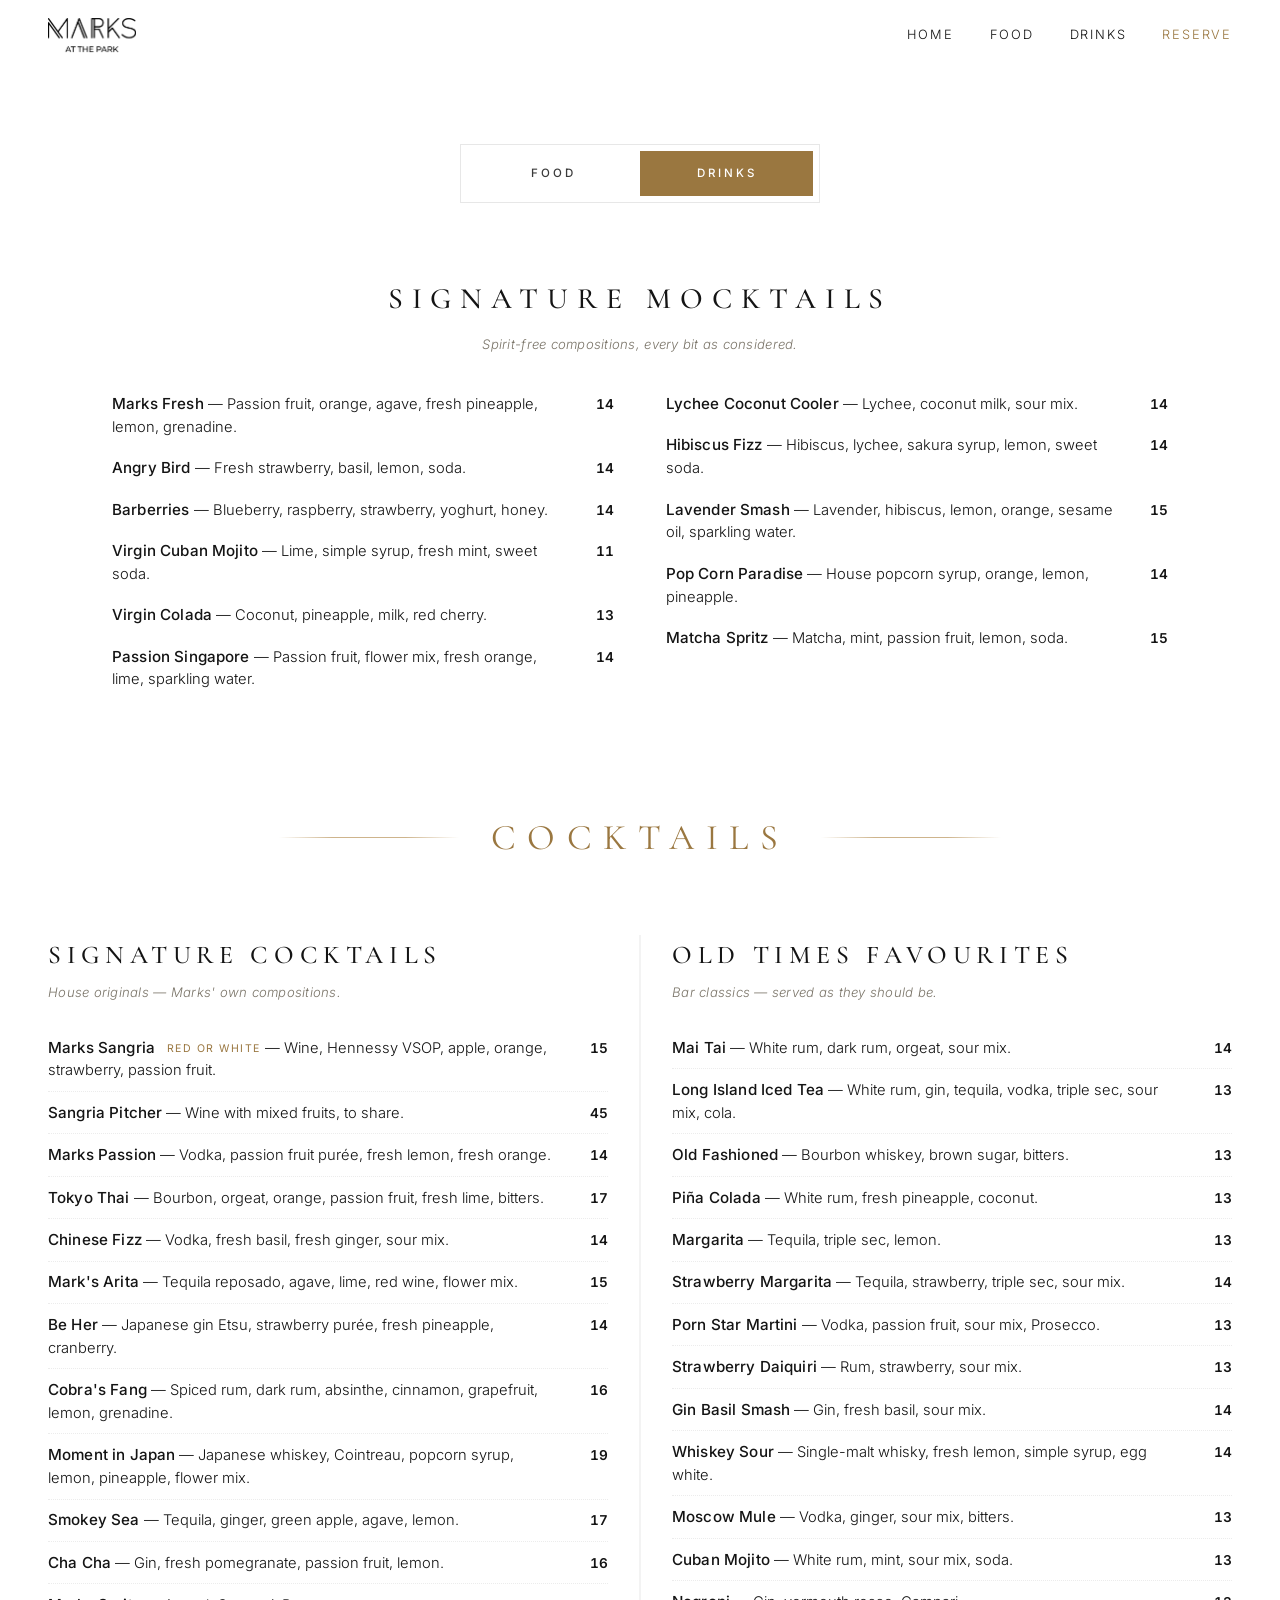
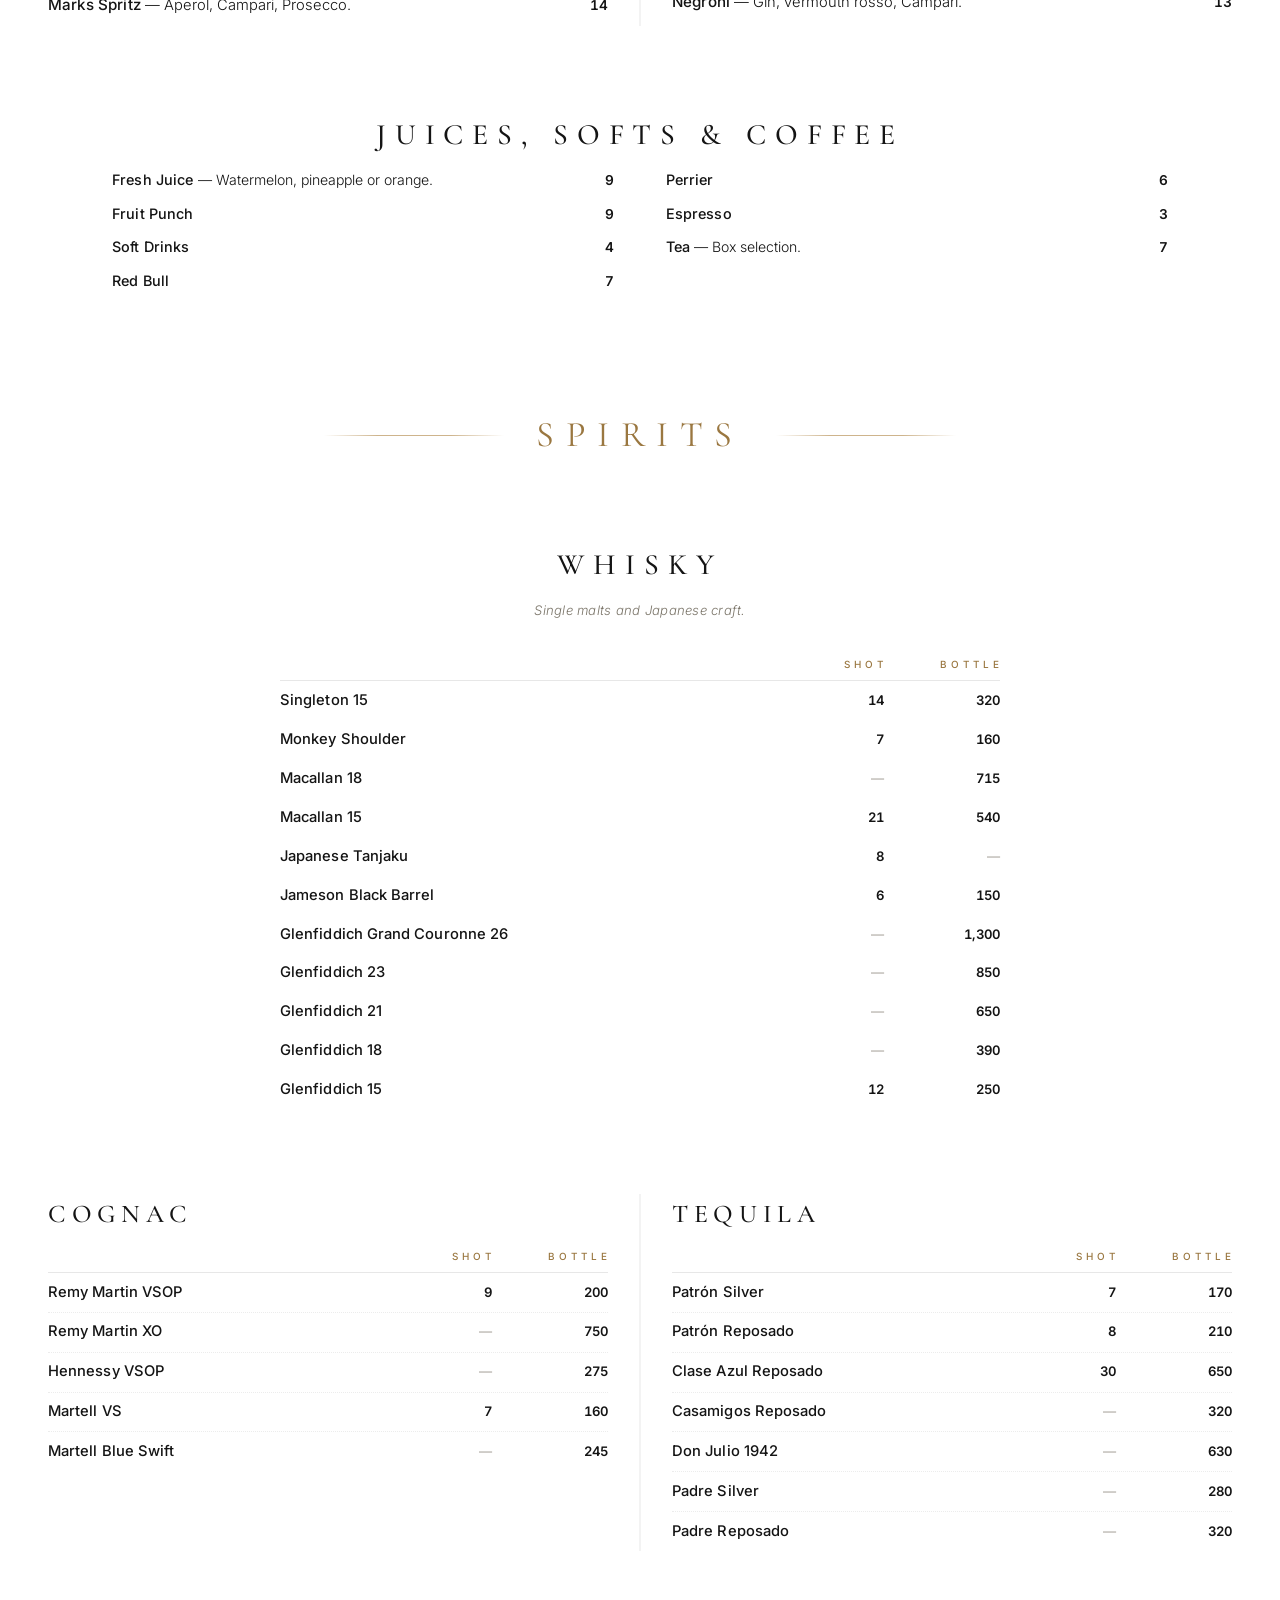
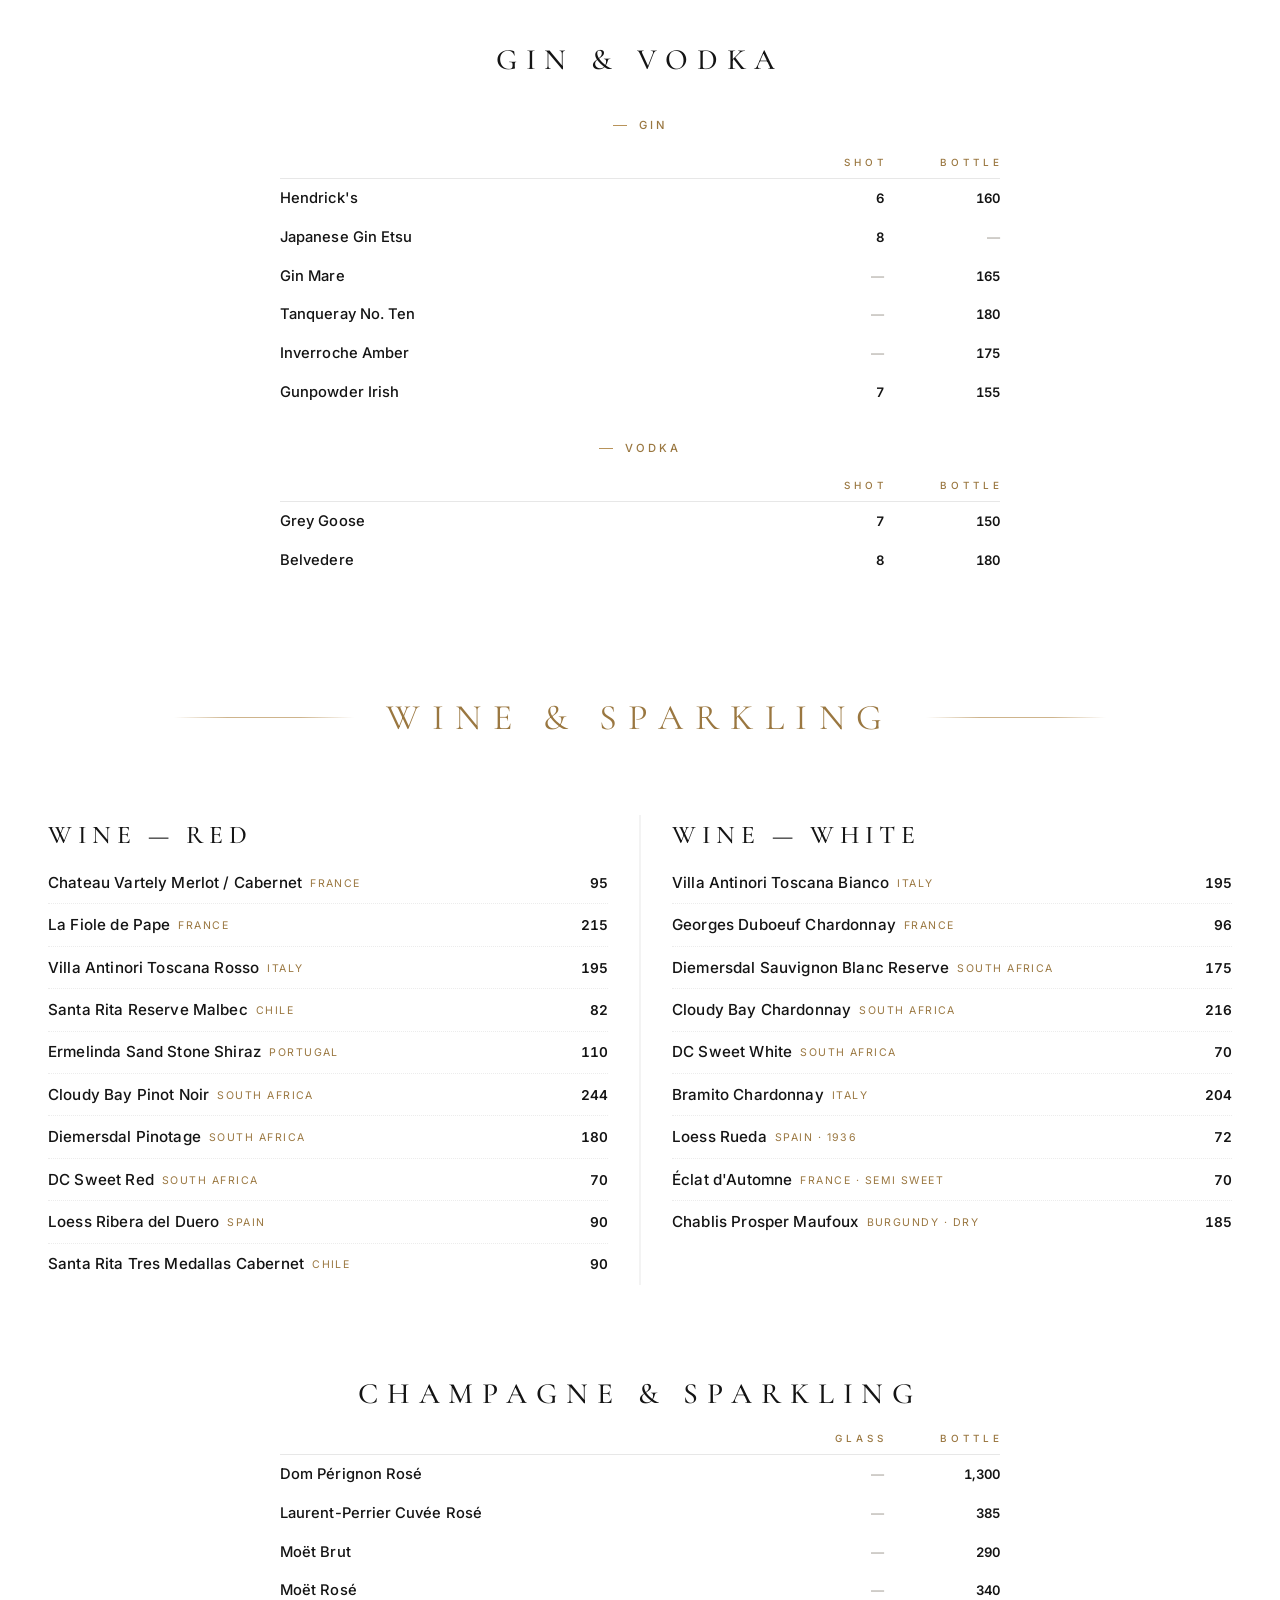
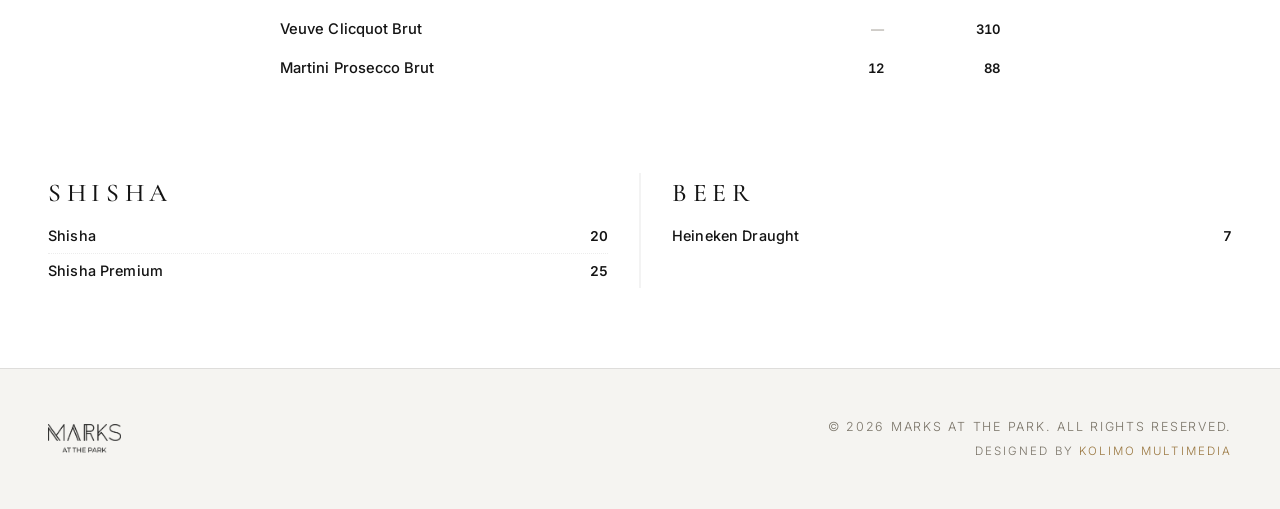
==== drinks.html @ b70259b3 "Merge remote-tracking branch 'origin/vercel/install-vercel-web-analytics-iqwd7i' # Conflicts: #	inde" ====
<!doctype html>
<html lang="en">
  <head>
    <meta charset="utf-8" />
    <meta name="viewport" content="width=device-width, initial-scale=1" />
    <meta name="theme-color" content="#a8884a" />
    <meta name="description" content="Drinks menu at Marks at the Park — signature cocktails, mocktails, Japanese whisky, fine wine, champagne and spirits. Wuse II, Abuja." />
    <meta name="keywords" content="cocktails Abuja, whisky bar Wuse II, Japanese whisky Abuja, wine list Abuja, mocktails Wuse II, champagne Abuja, bar Marks at the Park" />
    <meta name="author" content="Marks at the Park" />
    <meta name="robots" content="index, follow" />
    <link rel="canonical" href="https://marksatthepark.com/drinks.html" />
    <title>Drinks &amp; Cocktails Menu — Marks at the Park · Wuse II, Abuja</title>

    <!-- Open Graph / Facebook / WhatsApp -->
    <meta property="og:type" content="website" />
    <meta property="og:url" content="https://marksatthepark.com/drinks.html" />
    <meta property="og:site_name" content="Marks at the Park" />
    <meta property="og:title" content="Drinks &amp; Cocktails Menu — Marks at the Park · Abuja" />
    <meta property="og:description" content="Signature cocktails, mocktails, Japanese whisky, fine wine, champagne and spirits at Marks at the Park, Wuse II." />
    <meta property="og:image" content="https://marksatthepark.com/images/gallery-2.jpg" />
    <meta property="og:image:alt" content="Drinks menu — Marks at the Park, Wuse II, Abuja" />
    <meta property="og:locale" content="en_NG" />

    <!-- Twitter / X -->
    <meta name="twitter:card" content="summary_large_image" />
    <meta name="twitter:title" content="Drinks &amp; Cocktails Menu — Marks at the Park · Abuja" />
    <meta name="twitter:description" content="Signature cocktails, Japanese whisky, fine wine, champagne and spirits at Marks at the Park, Wuse II." />
    <meta name="twitter:image" content="https://marksatthepark.com/images/gallery-2.jpg" />

    <link rel="icon" type="image/png" href="images/marks-fav.png" />
    <link rel="apple-touch-icon" href="images/marks-fav.png" />
    <link rel="preconnect" href="https://fonts.googleapis.com" />
    <link rel="preconnect" href="https://fonts.gstatic.com" crossorigin />
    <link
      href="https://fonts.googleapis.com/css2?family=Cormorant+Garamond:wght@300;400;500&family=Inter:wght@300;400;500&display=swap"
      rel="stylesheet"
    />
    <link rel="stylesheet" href="css/styles.css" />
    <link rel="stylesheet" href="css/menu.css" />
    <script>
      window.va = window.va || function () { (window.vaq = window.vaq || []).push(arguments); };
    </script>
    <script defer src="/_vercel/insights/script.js"></script>
  </head>
  <body class="menu-body">
    <header class="site-header">
      <a href="index.html" class="brand" aria-label="Marks at the Park — home">
        <img src="images/marks-logo.png" alt="Marks at the Park" class="brand-logo" />
      </a>
      <nav class="site-nav" aria-label="Primary">
        <a href="index.html">Home</a>
        <a href="menu.html">Food</a>
        <a href="drinks.html" aria-current="page">Drinks</a>
        <a href="reserve.html" class="nav-reserve">Reserve</a>
      </nav>
      <button class="nav-toggle" aria-label="Open menu" aria-expanded="false">
        <span></span><span></span>
      </button>
    </header>

    <main class="menu-page">
      <h1 class="sr-only">Drinks &amp; Cocktails Menu — Marks at the Park · Wuse II, Abuja</h1>

      <nav class="menu-tabs" aria-label="Menu selector">
        <a href="menu.html" class="menu-tab">Food</a>
        <a href="drinks.html" class="menu-tab is-active" aria-current="page">Drinks</a>
      </nav>

      <div class="menu-grid">
        <section class="cat cat-full">
          <h2 class="cat-head">Signature Mocktails</h2>
          <p class="cat-lede">Spirit-free compositions, every bit as considered.</p>
          <ul class="cat-dishes dishes-2col">
            <li class="d"><div class="d-line"><strong class="d-name">Marks Fresh</strong><span class="d-desc"> — Passion fruit, orange, agave, fresh pineapple, lemon, grenadine.</span></div><span class="d-price">14</span></li>
            <li class="d"><div class="d-line"><strong class="d-name">Angry Bird</strong><span class="d-desc"> — Fresh strawberry, basil, lemon, soda.</span></div><span class="d-price">14</span></li>
            <li class="d"><div class="d-line"><strong class="d-name">Barberries</strong><span class="d-desc"> — Blueberry, raspberry, strawberry, yoghurt, honey.</span></div><span class="d-price">14</span></li>
            <li class="d"><div class="d-line"><strong class="d-name">Virgin Cuban Mojito</strong><span class="d-desc"> — Lime, simple syrup, fresh mint, sweet soda.</span></div><span class="d-price">11</span></li>
            <li class="d"><div class="d-line"><strong class="d-name">Virgin Colada</strong><span class="d-desc"> — Coconut, pineapple, milk, red cherry.</span></div><span class="d-price">13</span></li>
            <li class="d"><div class="d-line"><strong class="d-name">Passion Singapore</strong><span class="d-desc"> — Passion fruit, flower mix, fresh orange, lime, sparkling water.</span></div><span class="d-price">14</span></li>
            <li class="d"><div class="d-line"><strong class="d-name">Lychee Coconut Cooler</strong><span class="d-desc"> — Lychee, coconut milk, sour mix.</span></div><span class="d-price">14</span></li>
            <li class="d"><div class="d-line"><strong class="d-name">Hibiscus Fizz</strong><span class="d-desc"> — Hibiscus, lychee, sakura syrup, lemon, sweet soda.</span></div><span class="d-price">14</span></li>
            <li class="d"><div class="d-line"><strong class="d-name">Lavender Smash</strong><span class="d-desc"> — Lavender, hibiscus, lemon, orange, sesame oil, sparkling water.</span></div><span class="d-price">15</span></li>
            <li class="d"><div class="d-line"><strong class="d-name">Pop Corn Paradise</strong><span class="d-desc"> — House popcorn syrup, orange, lemon, pineapple.</span></div><span class="d-price">14</span></li>
            <li class="d"><div class="d-line"><strong class="d-name">Matcha Spritz</strong><span class="d-desc"> — Matcha, mint, passion fruit, lemon, soda.</span></div><span class="d-price">15</span></li>
          </ul>
        </section>

        <div class="menu-cat-divider"><h3>Cocktails</h3></div>

        <div class="pair-row">
          <section class="cat">
            <h2 class="cat-head">Signature Cocktails</h2>
            <p class="cat-lede">House originals — Marks' own compositions.</p>
            <ul class="cat-dishes">
              <li class="d">
                <div class="d-line">
                  <strong class="d-name">Marks Sangria</strong>
                  <span class="d-meta">red or white</span>
                  <span class="d-desc"> — Wine, Hennessy VSOP, apple, orange, strawberry, passion fruit.</span>
                </div>
                <span class="d-price">15</span>
              </li>
              <li class="d">
                <div class="d-line">
                  <strong class="d-name">Sangria Pitcher</strong>
                  <span class="d-desc"> — Wine with mixed fruits, to share.</span>
                </div>
                <span class="d-price">45</span>
              </li>
              <li class="d">
                <div class="d-line">
                  <strong class="d-name">Marks Passion</strong>
                  <span class="d-desc"> — Vodka, passion fruit purée, fresh lemon, fresh orange.</span>
                </div>
                <span class="d-price">14</span>
              </li>
              <li class="d">
                <div class="d-line">
                  <strong class="d-name">Tokyo Thai</strong>
                  <span class="d-desc"> — Bourbon, orgeat, orange, passion fruit, fresh lime, bitters.</span>
                </div>
                <span class="d-price">17</span>
              </li>
              <li class="d">
                <div class="d-line">
                  <strong class="d-name">Chinese Fizz</strong>
                  <span class="d-desc"> — Vodka, fresh basil, fresh ginger, sour mix.</span>
                </div>
                <span class="d-price">14</span>
              </li>
              <li class="d">
                <div class="d-line">
                  <strong class="d-name">Mark's Arita</strong>
                  <span class="d-desc"> — Tequila reposado, agave, lime, red wine, flower mix.</span>
                </div>
                <span class="d-price">15</span>
              </li>
              <li class="d">
                <div class="d-line">
                  <strong class="d-name">Be Her</strong>
                  <span class="d-desc"> — Japanese gin Etsu, strawberry purée, fresh pineapple, cranberry.</span>
                </div>
                <span class="d-price">14</span>
              </li>
              <li class="d">
                <div class="d-line">
                  <strong class="d-name">Cobra's Fang</strong>
                  <span class="d-desc"> — Spiced rum, dark rum, absinthe, cinnamon, grapefruit, lemon, grenadine.</span>
                </div>
                <span class="d-price">16</span>
              </li>
              <li class="d">
                <div class="d-line">
                  <strong class="d-name">Moment in Japan</strong>
                  <span class="d-desc"> — Japanese whiskey, Cointreau, popcorn syrup, lemon, pineapple, flower mix.</span>
                </div>
                <span class="d-price">19</span>
              </li>
              <li class="d">
                <div class="d-line">
                  <strong class="d-name">Smokey Sea</strong>
                  <span class="d-desc"> — Tequila, ginger, green apple, agave, lemon.</span>
                </div>
                <span class="d-price">17</span>
              </li>
              <li class="d">
                <div class="d-line">
                  <strong class="d-name">Cha Cha</strong>
                  <span class="d-desc"> — Gin, fresh pomegranate, passion fruit, lemon.</span>
                </div>
                <span class="d-price">16</span>
              </li>
              <li class="d">
                <div class="d-line">
                  <strong class="d-name">Marks Spritz</strong>
                  <span class="d-desc"> — Aperol, Campari, Prosecco.</span>
                </div>
                <span class="d-price">14</span>
              </li>
            </ul>
          </section>
          <section class="cat">
            <h2 class="cat-head">Old Times Favourites</h2>
            <p class="cat-lede">Bar classics — served as they should be.</p>
            <ul class="cat-dishes">
              <li class="d"><div class="d-line"><strong class="d-name">Mai Tai</strong><span class="d-desc"> — White rum, dark rum, orgeat, sour mix.</span></div><span class="d-price">14</span></li>
              <li class="d"><div class="d-line"><strong class="d-name">Long Island Iced Tea</strong><span class="d-desc"> — White rum, gin, tequila, vodka, triple sec, sour mix, cola.</span></div><span class="d-price">13</span></li>
              <li class="d"><div class="d-line"><strong class="d-name">Old Fashioned</strong><span class="d-desc"> — Bourbon whiskey, brown sugar, bitters.</span></div><span class="d-price">13</span></li>
              <li class="d"><div class="d-line"><strong class="d-name">Piña Colada</strong><span class="d-desc"> — White rum, fresh pineapple, coconut.</span></div><span class="d-price">13</span></li>
              <li class="d"><div class="d-line"><strong class="d-name">Margarita</strong><span class="d-desc"> — Tequila, triple sec, lemon.</span></div><span class="d-price">13</span></li>
              <li class="d"><div class="d-line"><strong class="d-name">Strawberry Margarita</strong><span class="d-desc"> — Tequila, strawberry, triple sec, sour mix.</span></div><span class="d-price">14</span></li>
              <li class="d"><div class="d-line"><strong class="d-name">Porn Star Martini</strong><span class="d-desc"> — Vodka, passion fruit, sour mix, Prosecco.</span></div><span class="d-price">13</span></li>
              <li class="d"><div class="d-line"><strong class="d-name">Strawberry Daiquiri</strong><span class="d-desc"> — Rum, strawberry, sour mix.</span></div><span class="d-price">13</span></li>
              <li class="d"><div class="d-line"><strong class="d-name">Gin Basil Smash</strong><span class="d-desc"> — Gin, fresh basil, sour mix.</span></div><span class="d-price">14</span></li>
              <li class="d"><div class="d-line"><strong class="d-name">Whiskey Sour</strong><span class="d-desc"> — Single-malt whisky, fresh lemon, simple syrup, egg white.</span></div><span class="d-price">14</span></li>
              <li class="d"><div class="d-line"><strong class="d-name">Moscow Mule</strong><span class="d-desc"> — Vodka, ginger, sour mix, bitters.</span></div><span class="d-price">13</span></li>
              <li class="d"><div class="d-line"><strong class="d-name">Cuban Mojito</strong><span class="d-desc"> — White rum, mint, sour mix, soda.</span></div><span class="d-price">13</span></li>
              <li class="d"><div class="d-line"><strong class="d-name">Negroni</strong><span class="d-desc"> — Gin, vermouth rosso, Campari.</span></div><span class="d-price">13</span></li>
            </ul>
          </section>
        </div>

        <section class="cat cat-full">
          <h2 class="cat-head">Juices, Softs &amp; Coffee</h2>
          <ul class="cat-dishes dishes-compact dishes-2col">
            <li class="d"><div class="d-line"><strong class="d-name">Fresh Juice</strong><span class="d-desc"> — Watermelon, pineapple or orange.</span></div><span class="d-price">9</span></li>
            <li class="d"><div class="d-line"><strong class="d-name">Fruit Punch</strong></div><span class="d-price">9</span></li>
            <li class="d"><div class="d-line"><strong class="d-name">Soft Drinks</strong></div><span class="d-price">4</span></li>
            <li class="d"><div class="d-line"><strong class="d-name">Red Bull</strong></div><span class="d-price">7</span></li>
            <li class="d"><div class="d-line"><strong class="d-name">Perrier</strong></div><span class="d-price">6</span></li>
            <li class="d"><div class="d-line"><strong class="d-name">Espresso</strong></div><span class="d-price">3</span></li>
            <li class="d"><div class="d-line"><strong class="d-name">Tea</strong><span class="d-desc"> — Box selection.</span></div><span class="d-price">7</span></li>
          </ul>
        </section>

        <div class="menu-cat-divider"><h3>Spirits</h3></div>

        <section class="cat cat-full">
            <h2 class="cat-head">Whisky</h2>
            <p class="cat-lede">Single malts and Japanese craft.</p>
            <ul class="cat-dishes spirits-list">
              <li class="d-spirit-head" aria-hidden="true"><span></span><span>Shot</span><span>Bottle</span></li>
              <li class="d d-spirit"><span class="d-name">Singleton 15</span><span class="d-shot">14</span><span class="d-bottle">320</span></li>
              <li class="d d-spirit"><span class="d-name">Monkey Shoulder</span><span class="d-shot">7</span><span class="d-bottle">160</span></li>
              <li class="d d-spirit"><span class="d-name">Macallan 18</span><span class="d-shot"></span><span class="d-bottle">715</span></li>
              <li class="d d-spirit"><span class="d-name">Macallan 15</span><span class="d-shot">21</span><span class="d-bottle">540</span></li>
              <li class="d d-spirit"><span class="d-name">Japanese Tanjaku</span><span class="d-shot">8</span><span class="d-bottle"></span></li>
              <li class="d d-spirit"><span class="d-name">Jameson Black Barrel</span><span class="d-shot">6</span><span class="d-bottle">150</span></li>
              <li class="d d-spirit"><span class="d-name">Glenfiddich Grand Couronne 26</span><span class="d-shot"></span><span class="d-bottle">1,300</span></li>
              <li class="d d-spirit"><span class="d-name">Glenfiddich 23</span><span class="d-shot"></span><span class="d-bottle">850</span></li>
              <li class="d d-spirit"><span class="d-name">Glenfiddich 21</span><span class="d-shot"></span><span class="d-bottle">650</span></li>
              <li class="d d-spirit"><span class="d-name">Glenfiddich 18</span><span class="d-shot"></span><span class="d-bottle">390</span></li>
              <li class="d d-spirit"><span class="d-name">Glenfiddich 15</span><span class="d-shot">12</span><span class="d-bottle">250</span></li>
            </ul>
          </section>

        <div class="pair-row">
          <section class="cat">
            <h2 class="cat-head">Cognac</h2>
            <ul class="cat-dishes spirits-list">
              <li class="d-spirit-head" aria-hidden="true"><span></span><span>Shot</span><span>Bottle</span></li>
              <li class="d d-spirit"><span class="d-name">Remy Martin VSOP</span><span class="d-shot">9</span><span class="d-bottle">200</span></li>
              <li class="d d-spirit"><span class="d-name">Remy Martin XO</span><span class="d-shot"></span><span class="d-bottle">750</span></li>
              <li class="d d-spirit"><span class="d-name">Hennessy VSOP</span><span class="d-shot"></span><span class="d-bottle">275</span></li>
              <li class="d d-spirit"><span class="d-name">Martell VS</span><span class="d-shot">7</span><span class="d-bottle">160</span></li>
              <li class="d d-spirit"><span class="d-name">Martell Blue Swift</span><span class="d-shot"></span><span class="d-bottle">245</span></li>
            </ul>
          </section>
          <section class="cat">
            <h2 class="cat-head">Tequila</h2>
            <ul class="cat-dishes spirits-list">
              <li class="d-spirit-head" aria-hidden="true"><span></span><span>Shot</span><span>Bottle</span></li>
              <li class="d d-spirit"><span class="d-name">Patrón Silver</span><span class="d-shot">7</span><span class="d-bottle">170</span></li>
              <li class="d d-spirit"><span class="d-name">Patrón Reposado</span><span class="d-shot">8</span><span class="d-bottle">210</span></li>
              <li class="d d-spirit"><span class="d-name">Clase Azul Reposado</span><span class="d-shot">30</span><span class="d-bottle">650</span></li>
              <li class="d d-spirit"><span class="d-name">Casamigos Reposado</span><span class="d-shot"></span><span class="d-bottle">320</span></li>
              <li class="d d-spirit"><span class="d-name">Don Julio 1942</span><span class="d-shot"></span><span class="d-bottle">630</span></li>
              <li class="d d-spirit"><span class="d-name">Padre Silver</span><span class="d-shot"></span><span class="d-bottle">280</span></li>
              <li class="d d-spirit"><span class="d-name">Padre Reposado</span><span class="d-shot"></span><span class="d-bottle">320</span></li>
            </ul>
          </section>
        </div>

        <section class="cat cat-full">
            <h2 class="cat-head">Gin &amp; Vodka</h2>

            <p class="cat-sub">Gin</p>
            <ul class="cat-dishes spirits-list">
              <li class="d-spirit-head" aria-hidden="true"><span></span><span>Shot</span><span>Bottle</span></li>
              <li class="d d-spirit"><span class="d-name">Hendrick's</span><span class="d-shot">6</span><span class="d-bottle">160</span></li>
              <li class="d d-spirit"><span class="d-name">Japanese Gin Etsu</span><span class="d-shot">8</span><span class="d-bottle"></span></li>
              <li class="d d-spirit"><span class="d-name">Gin Mare</span><span class="d-shot"></span><span class="d-bottle">165</span></li>
              <li class="d d-spirit"><span class="d-name">Tanqueray No. Ten</span><span class="d-shot"></span><span class="d-bottle">180</span></li>
              <li class="d d-spirit"><span class="d-name">Inverroche Amber</span><span class="d-shot"></span><span class="d-bottle">175</span></li>
              <li class="d d-spirit"><span class="d-name">Gunpowder Irish</span><span class="d-shot">7</span><span class="d-bottle">155</span></li>
            </ul>

            <p class="cat-sub">Vodka</p>
            <ul class="cat-dishes spirits-list">
              <li class="d-spirit-head" aria-hidden="true"><span></span><span>Shot</span><span>Bottle</span></li>
              <li class="d d-spirit"><span class="d-name">Grey Goose</span><span class="d-shot">7</span><span class="d-bottle">150</span></li>
              <li class="d d-spirit"><span class="d-name">Belvedere</span><span class="d-shot">8</span><span class="d-bottle">180</span></li>
            </ul>
          </section>

        <div class="menu-cat-divider"><h3>Wine &amp; Sparkling</h3></div>

        <div class="pair-row">
          <section class="cat">
            <h2 class="cat-head">Wine — Red</h2>
            <ul class="cat-dishes">
              <li class="d"><div class="d-line"><strong class="d-name">Chateau Vartely Merlot / Cabernet</strong><span class="d-meta">France</span></div><span class="d-price">95</span></li>
              <li class="d"><div class="d-line"><strong class="d-name">La Fiole de Pape</strong><span class="d-meta">France</span></div><span class="d-price">215</span></li>
              <li class="d"><div class="d-line"><strong class="d-name">Villa Antinori Toscana Rosso</strong><span class="d-meta">Italy</span></div><span class="d-price">195</span></li>
              <li class="d"><div class="d-line"><strong class="d-name">Santa Rita Reserve Malbec</strong><span class="d-meta">Chile</span></div><span class="d-price">82</span></li>
              <li class="d"><div class="d-line"><strong class="d-name">Ermelinda Sand Stone Shiraz</strong><span class="d-meta">Portugal</span></div><span class="d-price">110</span></li>
              <li class="d"><div class="d-line"><strong class="d-name">Cloudy Bay Pinot Noir</strong><span class="d-meta">South Africa</span></div><span class="d-price">244</span></li>
              <li class="d"><div class="d-line"><strong class="d-name">Diemersdal Pinotage</strong><span class="d-meta">South Africa</span></div><span class="d-price">180</span></li>
              <li class="d"><div class="d-line"><strong class="d-name">DC Sweet Red</strong><span class="d-meta">South Africa</span></div><span class="d-price">70</span></li>
              <li class="d"><div class="d-line"><strong class="d-name">Loess Ribera del Duero</strong><span class="d-meta">Spain</span></div><span class="d-price">90</span></li>
              <li class="d"><div class="d-line"><strong class="d-name">Santa Rita Tres Medallas Cabernet</strong><span class="d-meta">Chile</span></div><span class="d-price">90</span></li>
            </ul>
          </section>
          <section class="cat">
            <h2 class="cat-head">Wine — White</h2>
            <ul class="cat-dishes">
              <li class="d"><div class="d-line"><strong class="d-name">Villa Antinori Toscana Bianco</strong><span class="d-meta">Italy</span></div><span class="d-price">195</span></li>
              <li class="d"><div class="d-line"><strong class="d-name">Georges Duboeuf Chardonnay</strong><span class="d-meta">France</span></div><span class="d-price">96</span></li>
              <li class="d"><div class="d-line"><strong class="d-name">Diemersdal Sauvignon Blanc Reserve</strong><span class="d-meta">South Africa</span></div><span class="d-price">175</span></li>
              <li class="d"><div class="d-line"><strong class="d-name">Cloudy Bay Chardonnay</strong><span class="d-meta">South Africa</span></div><span class="d-price">216</span></li>
              <li class="d"><div class="d-line"><strong class="d-name">DC Sweet White</strong><span class="d-meta">South Africa</span></div><span class="d-price">70</span></li>
              <li class="d"><div class="d-line"><strong class="d-name">Bramito Chardonnay</strong><span class="d-meta">Italy</span></div><span class="d-price">204</span></li>
              <li class="d"><div class="d-line"><strong class="d-name">Loess Rueda</strong><span class="d-meta">Spain · 1936</span></div><span class="d-price">72</span></li>
              <li class="d"><div class="d-line"><strong class="d-name">Éclat d'Automne</strong><span class="d-meta">France · semi sweet</span></div><span class="d-price">70</span></li>
              <li class="d"><div class="d-line"><strong class="d-name">Chablis Prosper Maufoux</strong><span class="d-meta">Burgundy · dry</span></div><span class="d-price">185</span></li>
            </ul>
          </section>
        </div>

        <section class="cat cat-full">
            <h2 class="cat-head">Champagne &amp; Sparkling</h2>
            <ul class="cat-dishes spirits-list">
              <li class="d-spirit-head" aria-hidden="true"><span></span><span>Glass</span><span>Bottle</span></li>
              <li class="d d-spirit"><span class="d-name">Dom Pérignon Rosé</span><span class="d-shot"></span><span class="d-bottle">1,300</span></li>
              <li class="d d-spirit"><span class="d-name">Laurent-Perrier Cuvée Rosé</span><span class="d-shot"></span><span class="d-bottle">385</span></li>
              <li class="d d-spirit"><span class="d-name">Moët Brut</span><span class="d-shot"></span><span class="d-bottle">290</span></li>
              <li class="d d-spirit"><span class="d-name">Moët Rosé</span><span class="d-shot"></span><span class="d-bottle">340</span></li>
              <li class="d d-spirit"><span class="d-name">Veuve Clicquot Brut</span><span class="d-shot"></span><span class="d-bottle">310</span></li>
              <li class="d d-spirit"><span class="d-name">Martini Prosecco Brut</span><span class="d-shot">12</span><span class="d-bottle">88</span></li>
            </ul>
          </section>

        <div class="pair-row">
          <section class="cat">
            <h2 class="cat-head">Shisha</h2>
            <ul class="cat-dishes dishes-compact">
              <li class="d"><div class="d-line"><strong class="d-name">Shisha</strong></div><span class="d-price">20</span></li>
              <li class="d"><div class="d-line"><strong class="d-name">Shisha Premium</strong></div><span class="d-price">25</span></li>
            </ul>
          </section>
          <section class="cat">
            <h2 class="cat-head">Beer</h2>
            <ul class="cat-dishes dishes-compact">
              <li class="d"><div class="d-line"><strong class="d-name">Heineken Draught</strong></div><span class="d-price">7</span></li>
            </ul>
          </section>
        </div>

      

      
      </div>
      </main>

    <footer class="site-footer">
      <div class="footer-inner">
        <div class="footer-mark">
          <img src="images/marks-logo.png" alt="Marks at the Park" />
        </div>
        <p class="footer-note">
          &copy; <span id="year"></span> Marks at the Park. All rights reserved.
          <span class="footer-credit">Designed by <a href="https://kolimomedia.com" target="_blank" rel="noopener noreferrer">Kolimo Multimedia</a></span>
        </p>
      </div>
    </footer>

    <button class="back-to-top" type="button" aria-label="Back to top">
      <svg width="16" height="16" viewBox="0 0 16 16" fill="none" aria-hidden="true">
        <path d="M8 13V3m0 0L3 8m5-5l5 5" stroke="currentColor" stroke-width="1.5" stroke-linecap="square" />
      </svg>
    </button>

    <script src="js/main.js"></script>
  </body>
</html>
---- css/styles.css ----
:root {
  --bg: #ffffff;
  --bg-alt: #f5f4f1;
  --ink: #141414;
  --ink-soft: #3a3a3a;
  --muted: #7a7468;
  --gold: #b8935a;
  --gold-deep: #9a7740;
  --line: rgba(20, 20, 20, 0.1);
  --maxw: 1280px;
  --pad: clamp(1.25rem, 4vw, 3rem);
  --serif: "Cormorant Garamond", "Times New Roman", serif;
  --sans: "Inter", -apple-system, BlinkMacSystemFont, "Segoe UI", sans-serif;
}

* {
  box-sizing: border-box;
}

html,
body {
  margin: 0;
  padding: 0;
}

body {
  background: var(--bg);
  color: var(--ink);
  font-family: var(--sans);
  font-weight: 300;
  font-size: 16px;
  line-height: 1.6;
  -webkit-font-smoothing: antialiased;
  -moz-osx-font-smoothing: grayscale;
  overflow-x: hidden;
  animation: pageFadeIn 1.1s cubic-bezier(0.22, 0.61, 0.36, 1) both;
}

.home-body .hero-card {
  animation: heroCardRise 1.3s cubic-bezier(0.22, 0.61, 0.36, 1) 0.25s both;
}

@keyframes pageFadeIn {
  from {
    opacity: 0;
  }
  to {
    opacity: 1;
  }
}

@keyframes heroCardRise {
  from {
    opacity: 0;
    transform: translateY(18px);
  }
  to {
    opacity: 1;
    transform: none;
  }
}

@media (prefers-reduced-motion: reduce) {
  body,
  .home-body .hero-card {
    animation: none;
  }
}

a {
  color: inherit;
  text-decoration: none;
}

img {
  max-width: 100%;
  display: block;
}

/* ---------- Header ---------- */
.site-header {
  position: fixed;
  top: 0;
  left: 0;
  right: 0;
  z-index: 50;
  display: flex;
  align-items: center;
  justify-content: space-between;
  padding: 1.1rem var(--pad);
  background: transparent;
  transition: background 0.3s ease, border-color 0.3s ease;
  border-bottom: 1px solid transparent;
}

.site-header.is-scrolled {
  background: rgba(255, 255, 255, 0.92);
  backdrop-filter: blur(10px);
  -webkit-backdrop-filter: blur(10px);
  border-bottom-color: var(--line);
}

.brand-logo {
  height: 36px;
  width: auto;
  display: block;
}

.site-nav {
  display: flex;
  gap: 2.25rem;
  font-size: 0.8rem;
  letter-spacing: 0.14em;
  text-transform: uppercase;
}

.site-nav a {
  position: relative;
  padding: 0.25rem 0;
  color: var(--ink);
  transition: color 0.2s ease;
}

.site-nav a::after {
  content: "";
  position: absolute;
  left: 0;
  right: 0;
  bottom: -2px;
  height: 1px;
  background: var(--gold);
  transform: scaleX(0);
  transform-origin: left;
  transition: transform 0.3s ease;
}

.site-nav a:hover {
  color: var(--gold-deep);
}

.site-nav a:hover::after {
  transform: scaleX(1);
}

.nav-reserve {
  color: var(--gold-deep) !important;
}

.nav-toggle {
  display: none;
  background: none;
  border: 0;
  width: 32px;
  height: 32px;
  flex-direction: column;
  justify-content: center;
  gap: 5px;
  cursor: pointer;
  padding: 0;
}

.nav-toggle span {
  display: block;
  height: 1px;
  width: 24px;
  background: var(--ink);
  transition: transform 0.3s ease;
}

/* ---------- Hero ---------- */
.hero {
  position: relative;
  min-height: 100vh;
  padding: 0 var(--pad);
  display: flex;
  align-items: center;
  overflow: hidden;
}

.hero-inner {
  position: relative;
  z-index: 2;
  max-width: 780px;
  margin: 0 auto;
  padding: 7rem 0 6rem;
  width: 100%;
}

/* ---------- Framed hero card ---------- */
.hero-card {
  position: relative;
  padding: clamp(2.5rem, 5vw, 4.5rem) clamp(1.75rem, 5vw, 4rem);
  background: transparent;
  border: 0;
  text-align: center;
}

.eyebrow {
  margin: 0 0 2rem;
  font-size: 0.75rem;
  letter-spacing: 0.28em;
  text-transform: uppercase;
  color: var(--gold-deep);
  font-weight: 400;
}

.hero-title {
  margin: 0 0 1.5rem;
  font-family: var(--serif);
  font-weight: 300;
  line-height: 0.95;
  letter-spacing: -0.01em;
  color: var(--ink);
  display: flex;
  flex-direction: column;
  align-items: center;
  gap: 0.35rem;
}

.hero-title-script {
  font-family: var(--serif);
  font-style: normal;
  font-weight: 500;
  font-size: clamp(3.5rem, 9vw, 6.5rem);
  line-height: 1;
  color: var(--gold-deep);
  letter-spacing: 0.08em;
  text-transform: uppercase;
}

.hero-title-sub {
  font-family: var(--sans);
  font-weight: 400;
  font-size: clamp(0.85rem, 1.4vw, 1rem);
  letter-spacing: 0.42em;
  text-transform: uppercase;
  color: var(--ink-soft);
  margin-top: 0.25rem;
}

/* ornamental rule between title and tagline */
.hero-rule {
  display: flex;
  align-items: center;
  justify-content: center;
  gap: 0.5rem;
  margin: 0.75rem auto 1.75rem;
  width: min(260px, 80%);
}

.hero-rule-line {
  flex: 1;
  height: 1px;
  background: linear-gradient(to right, transparent, var(--gold) 30%, var(--gold) 70%, transparent);
  opacity: 0.9;
}

.hero-rule-dot {
  width: 4px;
  height: 4px;
  border-radius: 50%;
  background: var(--gold);
  flex-shrink: 0;
}

.hero-rule-dia {
  width: 6px;
  height: 6px;
  background: var(--gold-deep);
  transform: rotate(45deg);
  flex-shrink: 0;
}

.hero-tagline {
  margin: 0 0 1.75rem;
  font-family: var(--serif);
  font-style: italic;
  font-size: clamp(1.15rem, 1.75vw, 1.45rem);
  color: var(--ink-soft);
  letter-spacing: 0.01em;
  text-align: center;
}

.hero-tagline em {
  font-style: italic;
}

.hero-lede {
  max-width: 540px;
  margin: 0 auto 2.25rem;
  font-size: clamp(0.98rem, 1.2vw, 1.1rem);
  line-height: 1.7;
  color: var(--ink-soft);
  text-align: center;
}

/* ink-illustrated sushi sidelings */
.hero-illus {
  position: absolute;
  color: var(--ink);
  opacity: 0.55;
  pointer-events: none;
}

.hero-illus svg {
  width: 100%;
  height: auto;
  display: block;
}

.hero-illus-left {
  left: -30px;
  top: 54%;
  width: clamp(130px, 14vw, 180px);
  transform: translateX(-60%);
}

.hero-illus-right {
  right: -30px;
  top: 58%;
  width: clamp(130px, 14vw, 180px);
  transform: translateX(60%);
}

.hero-cta {
  justify-content: center;
  margin-top: 0.5rem;
}

/* botanical sprig footer inside the frame */
.hero-sprig {
  display: flex;
  justify-content: center;
  margin: 2.75rem auto 0;
  width: min(420px, 90%);
  color: var(--gold-deep);
  opacity: 0.9;
}

.hero-sprig svg {
  width: 100%;
  height: auto;
}

.hero-cta {
  display: flex;
  flex-wrap: wrap;
  gap: 1rem 1.75rem;
  align-items: center;
}

.btn {
  display: inline-flex;
  align-items: center;
  gap: 0.75rem;
  padding: 1rem 1.75rem;
  font-size: 0.78rem;
  letter-spacing: 0.2em;
  text-transform: uppercase;
  font-weight: 500;
  cursor: pointer;
  transition: all 0.25s ease;
  border: 1px solid transparent;
}

.btn-primary {
  background: var(--gold-deep);
  color: #fff;
  border-color: var(--gold-deep);
}

.btn-primary:hover {
  background: var(--gold);
  border-color: var(--gold);
}

.btn-primary svg {
  transition: transform 0.25s ease;
}

.btn-primary:hover svg {
  transform: translateX(4px);
}

.btn-ghost {
  background: transparent;
  color: var(--gold-deep);
  border-color: var(--gold-deep);
}

.btn-ghost:hover {
  background: var(--gold-deep);
  color: #fff;
}

.btn-whatsapp {
  background: #25d366;
  color: #fff;
  border-color: #25d366;
}

.btn-whatsapp:hover {
  background: #1fb457;
  border-color: #1fb457;
  color: #fff;
}

.btn-whatsapp svg {
  flex-shrink: 0;
}

/* hero decorations */
.hero-pattern {
  position: absolute;
  top: -8%;
  left: -12%;
  width: min(520px, 55vw);
  aspect-ratio: 1;
  color: var(--gold);
  opacity: 0.14;
  pointer-events: none;
  z-index: 0;
  animation: drift-pattern 22s ease-in-out infinite;
  transform-origin: center;
  will-change: transform, opacity;
}

.hero-branch {
  position: absolute;
  right: -4%;
  top: 6%;
  width: min(420px, 40vw);
  color: var(--gold);
  opacity: 0.28;
  pointer-events: none;
  z-index: 1;
  animation: sway-branch 14s ease-in-out infinite;
  transform-origin: top right;
  will-change: transform, opacity;
}

.hero-lantern {
  position: absolute;
  right: 6%;
  bottom: 8%;
  width: min(150px, 16vw);
  color: var(--ink);
  opacity: 0.18;
  pointer-events: none;
  z-index: 1;
  animation: sway-lantern 9s ease-in-out infinite;
  transform-origin: top center;
  will-change: transform, opacity;
}

.hero-lantern svg {
  display: block;
  width: 100%;
  height: auto;
}

@keyframes drift-pattern {
  0%,
  100% {
    transform: translate(0, 0) rotate(0deg);
    opacity: 0.12;
  }
  50% {
    transform: translate(14px, -10px) rotate(2deg);
    opacity: 0.18;
  }
}

@keyframes sway-branch {
  0%,
  100% {
    transform: translate(0, 0) rotate(0deg);
    opacity: 0.24;
  }
  50% {
    transform: translate(-6px, 8px) rotate(-1.2deg);
    opacity: 0.32;
  }
}

@keyframes sway-lantern {
  0%,
  100% {
    transform: rotate(-2.5deg);
    opacity: 0.16;
  }
  50% {
    transform: rotate(2.5deg);
    opacity: 0.22;
  }
}

@media (max-width: 420px) {
  .hero-card {
    padding: 2.25rem 1.25rem 2rem;
  }

  .hero-card::before {
    inset: 6px;
  }

  .hero-title-script {
    font-size: clamp(3.5rem, 18vw, 5rem);
  }
}

@media (prefers-reduced-motion: reduce) {
  .hero-pattern,
  .hero-branch,
  .hero-lantern {
    animation: none;
  }
}

.scroll-hint {
  position: absolute;
  bottom: 2rem;
  left: 50%;
  transform: translateX(-50%);
  display: flex;
  flex-direction: column;
  align-items: center;
  gap: 0.75rem;
  font-size: 0.7rem;
  letter-spacing: 0.3em;
  text-transform: uppercase;
  color: var(--muted);
  z-index: 2;
}

.scroll-line {
  width: 1px;
  height: 48px;
  background: linear-gradient(to bottom, var(--gold), transparent);
  animation: scrollPulse 2.4s ease-in-out infinite;
}

@keyframes scrollPulse {
  0%,
  100% {
    transform: scaleY(0.6);
    opacity: 0.4;
  }
  50% {
    transform: scaleY(1);
    opacity: 1;
  }
}

/* ---------- Gallery ---------- */
.gallery {
  padding: 8rem var(--pad) 7rem;
  border-top: 1px solid var(--line);
}

.gallery-head {
  max-width: 1100px;
  margin: 0 auto 3.5rem;
  text-align: center;
}

.gallery-title {
  margin: 0.75rem 0 0;
  font-family: var(--serif);
  font-weight: 300;
  font-size: clamp(2.25rem, 5.4vw, 4rem);
  line-height: 1.05;
  letter-spacing: -0.01em;
}

.gallery-title em {
  font-style: italic;
  color: var(--gold-deep);
}

.gallery-grid {
  max-width: 1100px;
  margin: 0 auto;
  display: grid;
  grid-template-columns: 1.25fr 1fr;
  grid-template-rows: 1fr 1fr;
  gap: clamp(1rem, 1.6vw, 1.5rem);
}

.g-item {
  margin: 0;
  overflow: hidden;
  background: var(--bg-alt);
  aspect-ratio: auto;
}

.g-item-tall {
  grid-row: 1 / span 2;
  aspect-ratio: 4 / 5;
}

.g-item:not(.g-item-tall) {
  aspect-ratio: 5 / 4;
}

.g-item img {
  width: 100%;
  height: 100%;
  object-fit: cover;
  display: block;
  transition: transform 0.9s cubic-bezier(0.2, 0.7, 0.2, 1);
}

.g-item:hover img {
  transform: scale(1.04);
}

.gallery-quote {
  max-width: 760px;
  margin: 4.5rem auto 0;
  padding: 0 1rem;
  text-align: center;
}

.gallery-quote p {
  margin: 0;
  font-family: var(--serif);
  font-style: italic;
  font-weight: 400;
  font-size: clamp(1.15rem, 1.8vw, 1.45rem);
  line-height: 1.65;
  color: var(--ink-soft);
  letter-spacing: 0.01em;
}

@media (max-width: 760px) {
  .gallery {
    padding: 5rem var(--pad) 4.5rem;
  }

  .gallery-grid {
    grid-template-columns: 1fr;
    grid-template-rows: auto;
  }

  .g-item-tall,
  .g-item:not(.g-item-tall) {
    grid-row: auto;
    aspect-ratio: 4 / 3;
  }

  .g-item-tall {
    aspect-ratio: 4 / 5;
  }

  .gallery-quote {
    margin-top: 3rem;
  }
}

/* ---------- Philosophy ---------- */
.philosophy {
  padding: 8rem var(--pad);
  border-top: 1px solid var(--line);
  background: var(--bg-alt);
}

.two-col {
  max-width: var(--maxw);
  margin: 0 auto;
  display: grid;
  grid-template-columns: 1fr 1fr;
  gap: clamp(2rem, 6vw, 6rem);
  align-items: start;
}

.kicker {
  margin: 0 0 1.25rem;
  font-size: 0.72rem;
  letter-spacing: 0.3em;
  text-transform: uppercase;
  color: var(--gold-deep);
}

.kicker.centered {
  text-align: center;
}

.philosophy h2 {
  margin: 0;
  font-family: var(--serif);
  font-weight: 300;
  font-size: clamp(2.25rem, 5vw, 4rem);
  line-height: 1.05;
  letter-spacing: -0.01em;
}

.philosophy p {
  margin: 0 0 1.25rem;
  color: var(--ink-soft);
  font-size: 1.02rem;
  line-height: 1.75;
}

/* ---------- Experiences ---------- */
.experiences {
  padding: 8rem var(--pad);
  border-top: 1px solid var(--line);
  text-align: center;
}

.experiences-title {
  max-width: 820px;
  margin: 0 auto 3.5rem;
  font-family: var(--serif);
  font-weight: 300;
  font-size: clamp(2rem, 4.4vw, 3.5rem);
  line-height: 1.08;
  letter-spacing: -0.01em;
}

.experiences-grid {
  max-width: var(--maxw);
  margin: 0 auto;
  display: grid;
  grid-template-columns: repeat(3, 1fr);
  gap: clamp(1.5rem, 3vw, 2.5rem);
  text-align: left;
}

.exp-card {
  padding: 2.25rem 2rem;
  background: var(--bg-alt);
  border: 1px solid var(--line);
  transition: border-color 0.25s ease, transform 0.25s ease;
}

.exp-card:hover {
  border-color: var(--gold);
  transform: translateY(-3px);
}

.exp-card h3 {
  margin: 0 0 1rem;
  font-family: var(--serif);
  font-weight: 400;
  font-size: 1.4rem;
  letter-spacing: 0.01em;
}

.exp-card p {
  margin: 0;
  color: var(--ink-soft);
  font-size: 0.95rem;
  line-height: 1.7;
}

/* ---------- Reserve ---------- */
.reserve {
  padding: 8rem var(--pad);
  border-top: 1px solid var(--line);
  background: var(--bg-alt);
  text-align: center;
}

.reserve-inner {
  max-width: 780px;
  margin: 0 auto;
}

.reserve h2 {
  margin: 0 0 1.5rem;
  font-family: var(--serif);
  font-weight: 300;
  font-size: clamp(2rem, 4.4vw, 3.5rem);
  line-height: 1.08;
  letter-spacing: -0.01em;
}

.reserve-lede {
  max-width: 560px;
  margin: 0 auto 2.5rem;
  color: var(--ink-soft);
  font-size: 1.02rem;
  line-height: 1.7;
}

.reserve-cta {
  display: flex;
  flex-wrap: wrap;
  justify-content: center;
  gap: 1rem 1.5rem;
}

/* ---------- Visit ---------- */
.visit {
  padding: 6rem var(--pad);
  border-top: 1px solid var(--line);
}

.visit-grid {
  max-width: var(--maxw);
  margin: 0 auto;
  display: grid;
  grid-template-columns: repeat(3, 1fr);
  gap: clamp(2rem, 5vw, 5rem);
}

.big {
  font-family: var(--serif);
  font-size: clamp(1.5rem, 2.2vw, 2rem);
  line-height: 1.25;
  margin: 0 0 0.5rem;
  font-weight: 400;
}

.big a:hover {
  color: var(--gold-deep);
}

.muted {
  color: var(--muted);
  font-size: 0.92rem;
  margin: 0;
}

/* ---------- Footer ---------- */
.site-footer {
  padding: 3rem var(--pad);
  border-top: 1px solid var(--line);
  background: var(--bg-alt);
}

.footer-inner {
  max-width: var(--maxw);
  margin: 0 auto;
  display: flex;
  justify-content: space-between;
  align-items: center;
  gap: 1.5rem;
  flex-wrap: wrap;
}

.footer-mark img {
  height: 30px;
  width: auto;
  opacity: 0.85;
}

.footer-note {
  margin: 0;
  font-size: 0.78rem;
  letter-spacing: 0.14em;
  text-transform: uppercase;
  color: var(--muted);
  text-align: right;
}

.footer-credit {
  display: block;
  margin-top: 0.35rem;
  font-size: 0.72rem;
  letter-spacing: 0.18em;
  color: var(--muted);
}

.footer-credit a {
  color: var(--gold-deep);
  transition: color 0.2s ease;
}

.footer-credit a:hover {
  color: var(--gold);
}

@media (max-width: 640px) {
  .footer-note {
    text-align: left;
  }
}

/* ---------- Responsive ---------- */
@media (max-width: 860px) {
  .site-header {
    overflow: visible;
  }

  .site-nav {
    position: fixed;
    inset: 0;
    width: 100vw;
    height: 100vh;
    height: 100dvh;
    flex-direction: column;
    align-items: center;
    justify-content: center;
    gap: 2rem;
    background-color: #ffffff;
    font-size: 1rem;
    letter-spacing: 0.22em;
    opacity: 0;
    visibility: hidden;
    pointer-events: none;
    transition: opacity 0.3s ease, visibility 0s linear 0.3s;
    z-index: 9998;
  }

  .site-nav.is-open {
    opacity: 1;
    visibility: visible;
    pointer-events: auto;
    transition: opacity 0.3s ease, visibility 0s linear 0s;
  }

  body.nav-open {
    overflow: hidden;
  }

  .nav-toggle {
    display: flex;
    position: relative;
    z-index: 9999;
  }

  .nav-toggle.is-open span:first-child {
    transform: translateY(3px) rotate(45deg);
  }

  .nav-toggle.is-open span:last-child {
    transform: translateY(-3px) rotate(-45deg);
  }

  .hero-inner {
    margin-left: 0;
    padding: 7rem 0 5rem;
  }

  .hero-card {
    padding: 2.75rem 1.5rem 2.5rem;
  }

  .hero-illus-left,
  .hero-illus-right {
    display: none;
  }

  .hero-sprig {
    margin-top: 2rem;
    width: 70%;
  }

  .hero-branch {
    width: 55vw;
    opacity: 0.35;
  }

  .hero-lantern {
    display: none;
  }

  .two-col,
  .visit-grid,
  .experiences-grid {
    grid-template-columns: 1fr;
  }

  .experiences,
  .reserve {
    padding: 5rem var(--pad);
  }

  .scroll-hint {
    display: none;
  }
}

/* ---------- Reveal ---------- */
.reveal {
  opacity: 0;
  transform: translateY(24px);
  transition: opacity 0.9s ease, transform 0.9s ease;
}

.reveal.is-visible {
  opacity: 1;
  transform: none;
}

/* ---------- Accessibility / SEO ----------
   Visually hidden but available to screen readers and search-engine
   crawlers. Use for landmark headings the visual design doesn't
   spell out (e.g. the h1 on the Menu and Drinks pages). */
.sr-only {
  position: absolute;
  width: 1px;
  height: 1px;
  padding: 0;
  margin: -1px;
  overflow: hidden;
  clip: rect(0, 0, 0, 0);
  white-space: nowrap;
  border: 0;
}
---- css/menu.css ----
/* ========================================================
   Menu page — two-column, Forno-reference layout
   (design arrangement only; fonts/content are Marks' own)
   ======================================================== */

.menu-page {
  max-width: 1320px;
  margin: 0 auto;
  padding: 9rem var(--pad) 5rem;
}

/* ---------- Menu tabs (Food / Drinks) ---------- */
.menu-tabs {
  display: flex;
  justify-content: center;
  gap: 0;
  max-width: 360px;
  margin: 0 auto 4rem;
  border: 1px solid var(--line);
  padding: 0.35rem;
  background: var(--bg);
}

.menu-tab {
  flex: 1;
  text-align: center;
  padding: 0.85rem 1.25rem;
  font-family: var(--sans);
  font-size: 0.72rem;
  font-weight: 500;
  letter-spacing: 0.26em;
  text-transform: uppercase;
  color: var(--ink-soft);
  transition: background 0.25s ease, color 0.25s ease;
}

.menu-tab:hover {
  color: var(--gold-deep);
}

.menu-tab.is-active {
  background: var(--gold-deep);
  color: #fff;
}

/* ---------- Menu layout ---------- */
.menu-grid {
  display: flex;
  flex-direction: column;
  gap: clamp(3.5rem, 6vw, 5.5rem);
}

/* Paired-row: two sections side-by-side with a centered vertical rule */
.pair-row {
  display: grid;
  grid-template-columns: 1fr 1fr;
  column-gap: clamp(2.5rem, 5vw, 4.5rem);
  row-gap: clamp(3.5rem, 6vw, 5rem);
  position: relative;
}

.pair-row::before {
  content: "";
  position: absolute;
  top: 0;
  bottom: 0;
  left: 50%;
  width: 1px;
  background: var(--line);
  transform: translateX(-50%);
}

/* Triple-row: three sections side-by-side with two vertical rules */
.triple-row {
  display: grid;
  grid-template-columns: 1fr 1fr 1fr;
  column-gap: clamp(1.75rem, 3.5vw, 3rem);
  row-gap: clamp(3rem, 5vw, 4.5rem);
  position: relative;
}

.triple-row::before,
.triple-row::after {
  content: "";
  position: absolute;
  top: 0;
  bottom: 0;
  width: 1px;
  background: var(--line);
}

.triple-row::before {
  left: calc(33.333% - 0.5px);
}

.triple-row::after {
  left: calc(66.666% - 0.5px);
}

@media (max-width: 720px) {
  .triple-row {
    grid-template-columns: 1fr 1fr;
  }
  .triple-row::after {
    display: none;
  }
  .triple-row::before {
    left: 50%;
    transform: translateX(-50%);
  }
}

/* Full-width section — centered title, two-column dish list */
.cat-full {
  text-align: center;
  padding: 0.5rem clamp(1rem, 5vw, 4rem);
}

.cat-full .cat-head {
  text-align: center;
  font-size: clamp(1.4rem, 2.4vw, 1.85rem);
  letter-spacing: 0.3em;
}

.cat-full .cat-lede {
  text-align: center;
  margin: 0.4rem auto 1.75rem;
  max-width: 540px;
}

.cat-full .cat-dishes {
  text-align: left;
}

@media (min-width: 760px) {
  .cat-full .cat-dishes {
    column-count: 2;
    column-gap: clamp(2rem, 4vw, 3.5rem);
  }
  .cat-full .cat-dishes .d {
    break-inside: avoid;
    page-break-inside: avoid;
  }
  .cat-full .cat-dishes .d + .d {
    border-top: 0;
  }
}

/* ---------- Category ---------- */
.cat {
  display: flex;
  flex-direction: column;
  break-inside: avoid;
}

.cat-head {
  margin: 0 0 0.35rem;
  font-family: var(--serif);
  font-weight: 500;
  font-size: clamp(1.35rem, 2vw, 1.65rem);
  letter-spacing: 0.22em;
  text-transform: uppercase;
  color: var(--ink);
}

.cat-lede {
  margin: 0 0 1.5rem;
  font-size: 0.82rem;
  color: var(--muted);
  font-style: italic;
  letter-spacing: 0.02em;
}

.cat-sub {
  margin: 1.75rem 0 0.75rem;
  font-family: var(--sans);
  font-size: 0.7rem;
  font-weight: 500;
  letter-spacing: 0.26em;
  text-transform: uppercase;
  color: var(--gold-deep);
  display: flex;
  align-items: baseline;
  gap: 0.75rem;
}

.cat-sub::before {
  content: "";
  display: inline-block;
  width: 14px;
  height: 1px;
  background: var(--gold);
  transform: translateY(-3px);
}

.cat-sub-meta {
  font-weight: 300;
  font-size: 0.62rem;
  letter-spacing: 0.18em;
  color: var(--muted);
  text-transform: none;
  font-style: italic;
}

/* ---------- Dishes ---------- */
.cat-dishes {
  list-style: none;
  padding: 0;
  margin: 0;
}

.d {
  display: flex;
  align-items: baseline;
  gap: 1.25rem;
  padding: 0.55rem 0;
  line-height: 1.55;
}

.d + .d {
  border-top: 1px dotted rgba(20, 20, 20, 0.08);
}

.d-line {
  flex: 1;
  font-size: 0.92rem;
  color: var(--ink-soft);
}

.d-name {
  font-family: var(--sans);
  font-weight: 500;
  font-size: 0.95rem;
  letter-spacing: 0.01em;
  color: var(--ink);
}

.d-desc {
  color: var(--ink);
  font-weight: 300;
}

.d-price {
  flex-shrink: 0;
  font-family: var(--sans);
  font-weight: 600;
  font-size: 0.85rem;
  color: var(--ink);
  min-width: 2rem;
  text-align: right;
  letter-spacing: 0;
  font-variant-numeric: tabular-nums;
}

/* Compact dish rows (nigiri, sashimi, sides) */
.dishes-compact .d {
  padding: 0.35rem 0;
}

.dishes-compact .d-line {
  font-size: 0.88rem;
}

.dishes-compact .d-name {
  font-size: 0.9rem;
}

/* Two-column dish list (used for Maki Signature, Mocktails, etc.).
   Applies at all widths — splits a long list into two columns inside
   whatever cell it sits in (full-width cat-full or pair-row cell). */
.dishes-2col {
  column-count: 2;
  column-gap: clamp(1rem, 2.5vw, 2rem);
}

.dishes-2col .d {
  break-inside: avoid;
  page-break-inside: avoid;
}

.dishes-2col .d + .d {
  border-top: 0;
}

/* ---------- Spirits table (Whisky, Cognac, Gin/Vodka, Tequila, Champagne) ----------
   Columns: name | shot | bottle (bottle is the outermost right column).
   The header row is placed INSIDE the same <ul> as a <li class="d-spirit-head">
   so it inherits the exact same width as the data rows below it. */
.spirits-list {
  list-style: none;
}

.spirits-list .d-spirit-head,
.spirits-list .d.d-spirit {
  display: grid;
  /* rem (not em) so column widths stay identical across the header row
     (which has a smaller font-size) and the data rows below it. */
  grid-template-columns: minmax(0, 1fr) 4rem 6rem;
  gap: 0 1.25rem;
}

.d-spirit-head {
  padding: 0.5rem 0 0.45rem;
  border-bottom: 1px solid var(--line);
  font-family: var(--sans);
  font-weight: 500;
  letter-spacing: 0.24em;
  text-transform: uppercase;
  color: var(--gold-deep);
}

.d-spirit-head span {
  font-size: 0.62rem;
}

.d-spirit-head span:nth-child(2),
.d-spirit-head span:nth-child(3) {
  text-align: right;
  /* Trailing letter-spacing leaves a phantom gap after the last letter that
     right-aligned data values don't have. Pull the visible right edge over
     by the same amount so SHOT/BOTTLE labels sit flush with the prices below. */
  margin-right: -0.24em;
}

.d-spirit-head + .d {
  border-top: 0;
}

.d.d-spirit {
  align-items: baseline;
  padding: 0.55rem 0;
  line-height: 1.45;
}

.d-spirit .d-name {
  font-family: var(--sans);
  font-weight: 500;
  font-size: 0.92rem;
  color: var(--ink);
  letter-spacing: 0.005em;
  min-width: 0;
}

.d-spirit .d-meta {
  margin-left: 0.5rem;
}

.d-spirit .d-bottle,
.d-spirit .d-shot {
  font-family: var(--sans);
  font-weight: 600;
  font-size: 0.82rem;
  color: var(--ink);
  text-align: right;
  letter-spacing: 0;
  font-variant-numeric: tabular-nums;
}

/* Empty cells render as a faint dash so the table reads cleanly */
.d-spirit .d-bottle:empty::after,
.d-spirit .d-shot:empty::after {
  content: "—";
  color: var(--muted);
  opacity: 0.5;
}

@media (max-width: 480px) {
  .spirits-list .d-spirit-head,
  .spirits-list .d.d-spirit {
    grid-template-columns: minmax(0, 1fr) 2.75rem 4.5rem;
    gap: 0 0.75rem;
  }

  .d-spirit .d-name {
    font-size: 0.82rem;
  }

  .d-spirit .d-bottle,
  .d-spirit .d-shot {
    font-size: 0.8rem;
  }
}

/* Narrow phones — spirits tables don't fit two-up. Collapse any pair-row
   that contains a spirits table to a single column so name + shot + bottle
   actually have room, and hide that row's vertical divider. */
@media (max-width: 600px) {
  .pair-row:has(.spirits-list) {
    grid-template-columns: 1fr;
  }
  .pair-row:has(.spirits-list)::before {
    display: none;
  }
}

/* Full-width spirits list keeps a single column instead of splitting,
   so the bottle/shot header row stays at the top and rows align under it. */
.cat-full .spirits-list {
  column-count: 1 !important;
  width: 100%;
  max-width: 720px;
  margin: 0 auto;
  padding: 0;
}

.cat-full > .cat-sub {
  max-width: 720px;
  margin-left: auto;
  margin-right: auto;
}

/* ---------- Inline markers ---------- */
.d-tag {
  display: inline-block;
  margin-left: 0.4rem;
  padding: 0.08rem 0.38rem;
  font-family: var(--sans);
  font-size: 0.58rem;
  font-weight: 500;
  letter-spacing: 0.16em;
  color: var(--muted);
  border: 1px solid currentColor;
  border-radius: 2px;
  text-transform: uppercase;
  transform: translateY(-2px);
  line-height: 1.3;
  vertical-align: middle;
}

.d-tag + .d-tag {
  margin-left: 0.25rem;
}

.d-tag.tag-v {
  color: #6a7a3a;
}

.d-meta {
  display: inline-block;
  margin-left: 0.5rem;
  font-family: var(--sans);
  font-size: 0.66rem;
  letter-spacing: 0.14em;
  text-transform: uppercase;
  color: var(--gold-deep);
  font-weight: 400;
  transform: translateY(-1px);
}

/* spicy/sig per-row markers + legend removed */

/* Marks Signatures — gold-highlighted treatment */
.cat-signatures {
  padding: 2rem 2rem 1.5rem;
  background: var(--bg-alt);
  border-left: 2px solid var(--gold);
}

.cat-signatures .cat-head {
  margin-top: 0;
  color: var(--gold-deep);
}

.cat-signatures .cat-lede {
  color: var(--ink-soft);
}

/* When Marks Signatures is full-width centered, swap the left rule for
   top + bottom gold rules so the layout reads symmetrically. */
.cat-full.cat-signatures {
  border-left: 0;
  border-top: 1px solid var(--gold);
  border-bottom: 1px solid var(--gold);
  padding: 2.5rem clamp(1.25rem, 5vw, 4rem) 2rem;
  max-width: 960px;
  margin: 0 auto;
}

.cat-full.cat-signatures .cat-head {
  font-size: clamp(1.5rem, 2.6vw, 2rem);
  letter-spacing: 0.32em;
}

/* Center each signature dish — name+meta on top, desc below, price
   beneath, all stacked and centered. Looks like a centerpiece tile
   rather than a left-aligned row. */
.cat-full.cat-signatures .cat-dishes {
  text-align: center;
}

.cat-full.cat-signatures .d {
  flex-direction: column;
  align-items: center;
  gap: 0.4rem;
  padding: 1rem 0;
  text-align: center;
}

.cat-full.cat-signatures .d-line {
  flex: 0 1 auto;
  text-align: center;
}

.cat-full.cat-signatures .d-desc {
  display: block;
  margin-top: 0.25rem;
}

.cat-full.cat-signatures .d-price {
  min-width: 0;
  text-align: center;
}

@media (max-width: 680px) {
  .cat-full.cat-signatures {
    padding: 1.5rem 1rem 1rem;
  }

  .cat-full.cat-signatures .d {
    padding: 0.75rem 0;
    flex-direction: column;
    align-items: center;
    text-align: center;
  }

  /* Override the mobile .d-line flex defaults so the name + meta + desc
     all center inside the signature row instead of left-aligning. */
  .cat-full.cat-signatures .d-line {
    justify-content: center;
    text-align: center;
    flex-basis: auto;
    width: 100%;
  }

  .cat-full.cat-signatures .d-name {
    text-align: center;
  }

  .cat-full.cat-signatures .d-desc {
    text-align: center;
  }

  /* Override the mobile .d-price align-self: flex-start so the price
     sits centered under the description instead of pulling left. */
  .cat-full.cat-signatures .d-price {
    align-self: center;
    text-align: center;
    min-width: 0;
  }
}

/* Category divider — sits above a paired row to group sections under
   a common banner like "Mains" or "Sushi". */
.menu-cat-divider {
  display: flex;
  align-items: center;
  justify-content: center;
  gap: clamp(1rem, 3vw, 2rem);
  margin: 1.5rem auto -0.5rem;
  width: 100%;
}

.menu-cat-divider::before,
.menu-cat-divider::after {
  content: "";
  flex: 1;
  max-width: 180px;
  height: 1px;
  background: linear-gradient(to right, transparent, var(--gold) 30%, var(--gold) 70%, transparent);
  opacity: 0.7;
}

.menu-cat-divider h3 {
  margin: 0;
  font-family: var(--serif);
  font-weight: 400;
  font-size: clamp(1.5rem, 3vw, 2.25rem);
  letter-spacing: 0.32em;
  text-transform: uppercase;
  color: var(--gold-deep);
  text-align: center;
}

/* ---------- Responsive ----------
   Two-column layout is preserved at every viewport so the
   printed-menu feel is consistent. Below each breakpoint
   we progressively tighten the grid, type and row layout
   to keep columns readable.
   ------------------------------------------------------ */

/* Tablet — narrower column gap, slightly smaller type */
@media (max-width: 960px) {
  .menu-page {
    padding: 8rem 2.5rem 4rem;
  }

  .menu-grid {
    gap: 3.25rem;
  }

  .cat-head {
    font-size: 1.1rem;
    letter-spacing: 0.18em;
  }

  .cat-lede {
    font-size: 0.78rem;
  }

  .d {
    gap: 0.85rem;
  }

  .d-line,
  .d-name {
    font-size: 0.88rem;
  }

  .d-desc {
    font-size: 0.86rem;
  }

  .d-price {
    font-size: 0.85rem;
  }

  .cat-signatures {
    padding: 1.5rem 1.25rem 1rem;
  }
}

/* Phone landscape / small tablet — description wraps below the
   name+price row so the two-column grid stays consistent */
@media (max-width: 680px) {
  .menu-page {
    padding: 7rem 2rem 3rem;
  }

  .menu-grid {
    gap: 2.5rem;
  }

  .cat-head {
    font-size: 0.95rem;
    letter-spacing: 0.16em;
    line-height: 1.3;
  }

  .cat-lede {
    font-size: 0.72rem;
    margin-bottom: 1rem;
  }

  .cat-sub {
    font-size: 0.62rem;
    letter-spacing: 0.2em;
    margin-top: 1.25rem;
  }

  .cat-sub-meta {
    display: none;
  }

  /* dish row: .d is flex row (name-line | price).
     .d-line is a nested flex-wrap container so the description
     flows to its own line below the name + inline markers. */
  .d {
    align-items: baseline;
    gap: 0.25rem 0.6rem;
    padding: 0.65rem 0;
  }

  .d-line {
    display: flex;
    flex-wrap: wrap;
    align-items: baseline;
    gap: 0.15rem 0.3rem;
    font-size: 0.82rem;
    line-height: 1.4;
  }

  .d-name {
    font-size: 0.82rem;
  }

  .d-tag,
  .d-meta {
    margin-left: 0;
    flex: 0 0 auto;
  }

  .d-desc {
    display: block;
    flex-basis: 100%;
    font-size: 0.76rem;
    line-height: 1.45;
    margin-top: 0.2rem;
    color: var(--muted);
  }

  .d-price {
    align-self: flex-start;
    font-size: 0.8rem;
    min-width: auto;
  }

  .dishes-compact .d-desc {
    display: none; /* keep nigiri/sashimi tight on mobile */
  }

  .cat-signatures {
    padding: 1.25rem 1rem 0.75rem;
  }
}

/* ---------- Back-to-top (mobile only) ----------
   Hidden on desktop; on phones it fades in once the page is scrolled
   past ~600px and smooth-scrolls to the top on tap. */
.back-to-top {
  display: none;
  position: fixed;
  right: 1rem;
  bottom: 1rem;
  z-index: 40;
  width: 44px;
  height: 44px;
  align-items: center;
  justify-content: center;
  border: 1px solid var(--gold-deep);
  background: var(--gold-deep);
  color: #fff;
  border-radius: 50%;
  cursor: pointer;
  opacity: 0;
  pointer-events: none;
  transform: translateY(8px);
  transition: opacity 0.25s ease, transform 0.25s ease;
  box-shadow: 0 4px 14px rgba(20, 20, 20, 0.18);
  -webkit-tap-highlight-color: transparent;
}

.back-to-top.is-visible {
  opacity: 1;
  pointer-events: auto;
  transform: translateY(0);
}

@media (max-width: 680px) {
  .back-to-top {
    display: flex;
  }
}

/* Very narrow phones — keep two columns, minimum comfortable size */
@media (max-width: 420px) {
  .menu-page {
    padding: 6.5rem 1.5rem 2.5rem;
  }

  .menu-grid {
    gap: 2rem;
  }

  .cat-head {
    font-size: 0.82rem;
    letter-spacing: 0.12em;
  }

  .cat-lede {
    display: none;
  }

  .d-line,
  .d-name {
    font-size: 0.76rem;
  }

  .d-desc {
    font-size: 0.7rem;
  }

  .d-price {
    font-size: 0.74rem;
  }

  .d-tag {
    font-size: 0.5rem;
    padding: 0.05rem 0.28rem;
  }
}
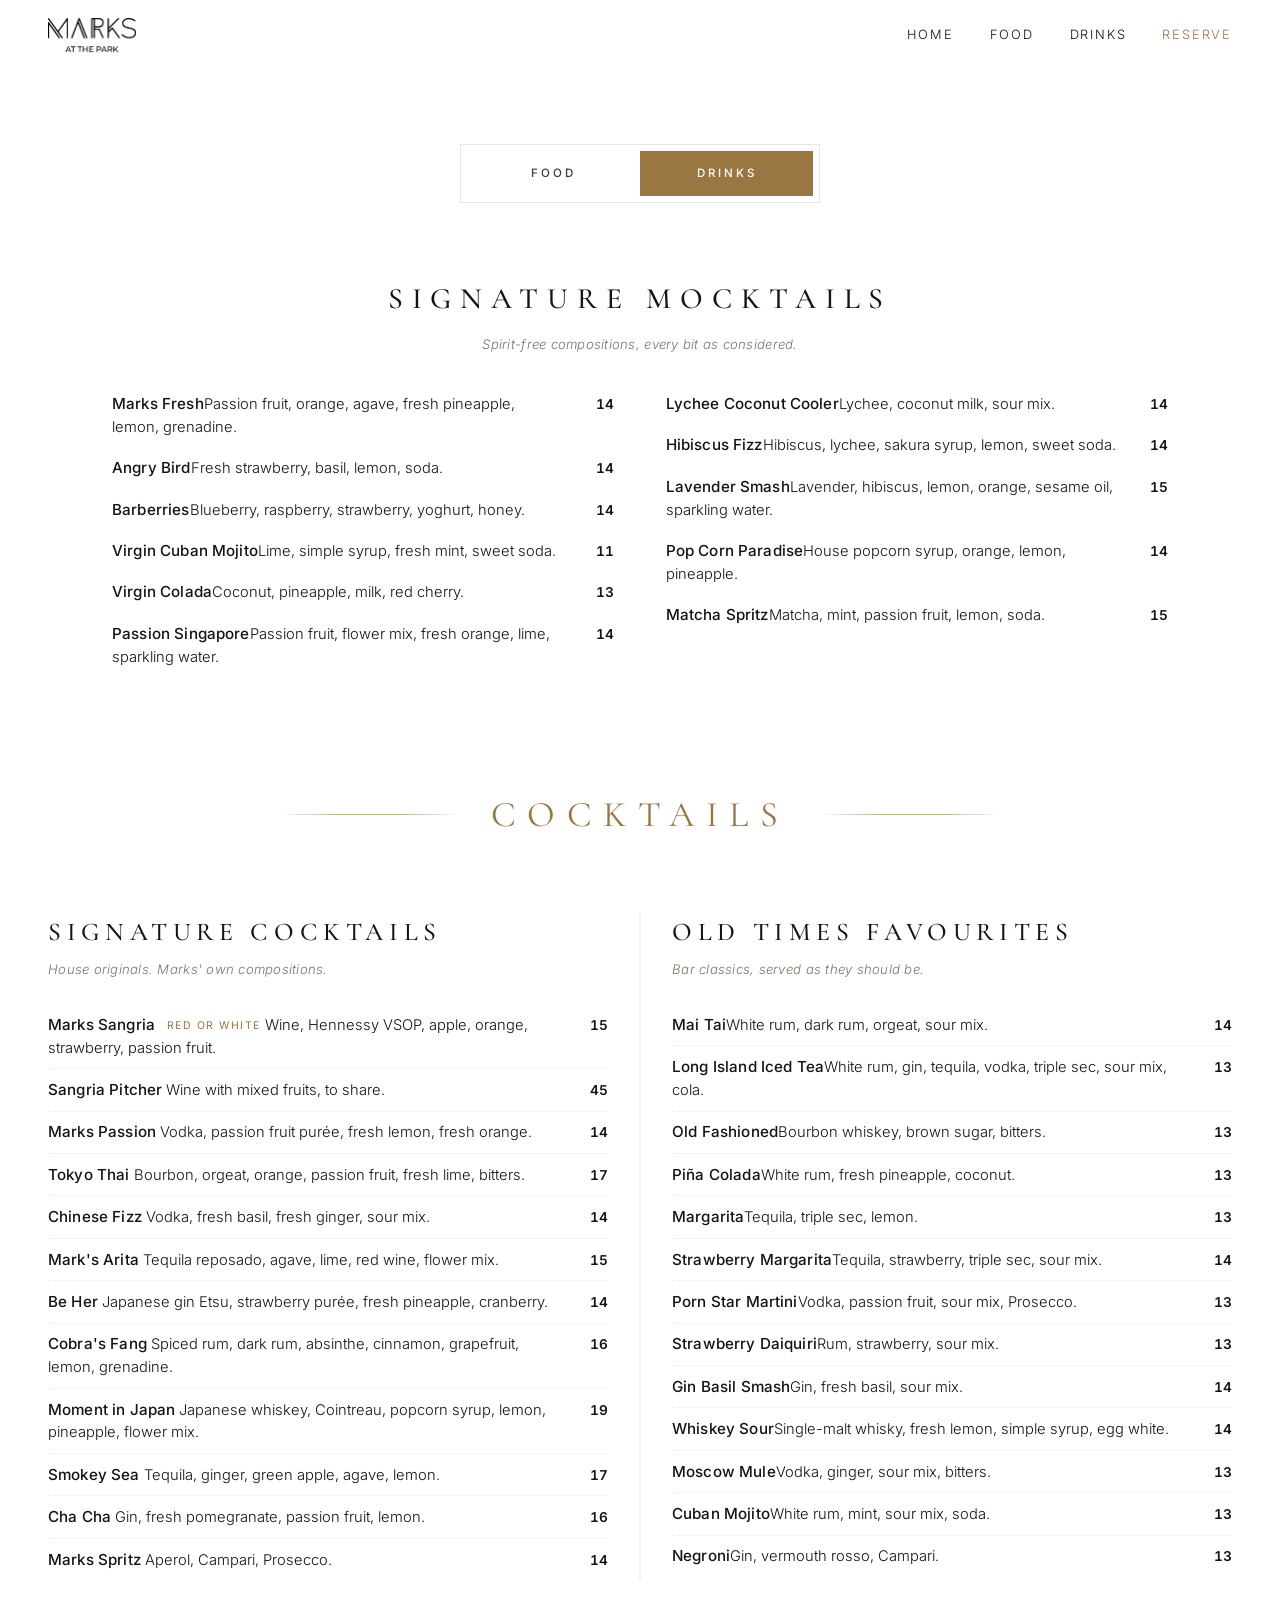
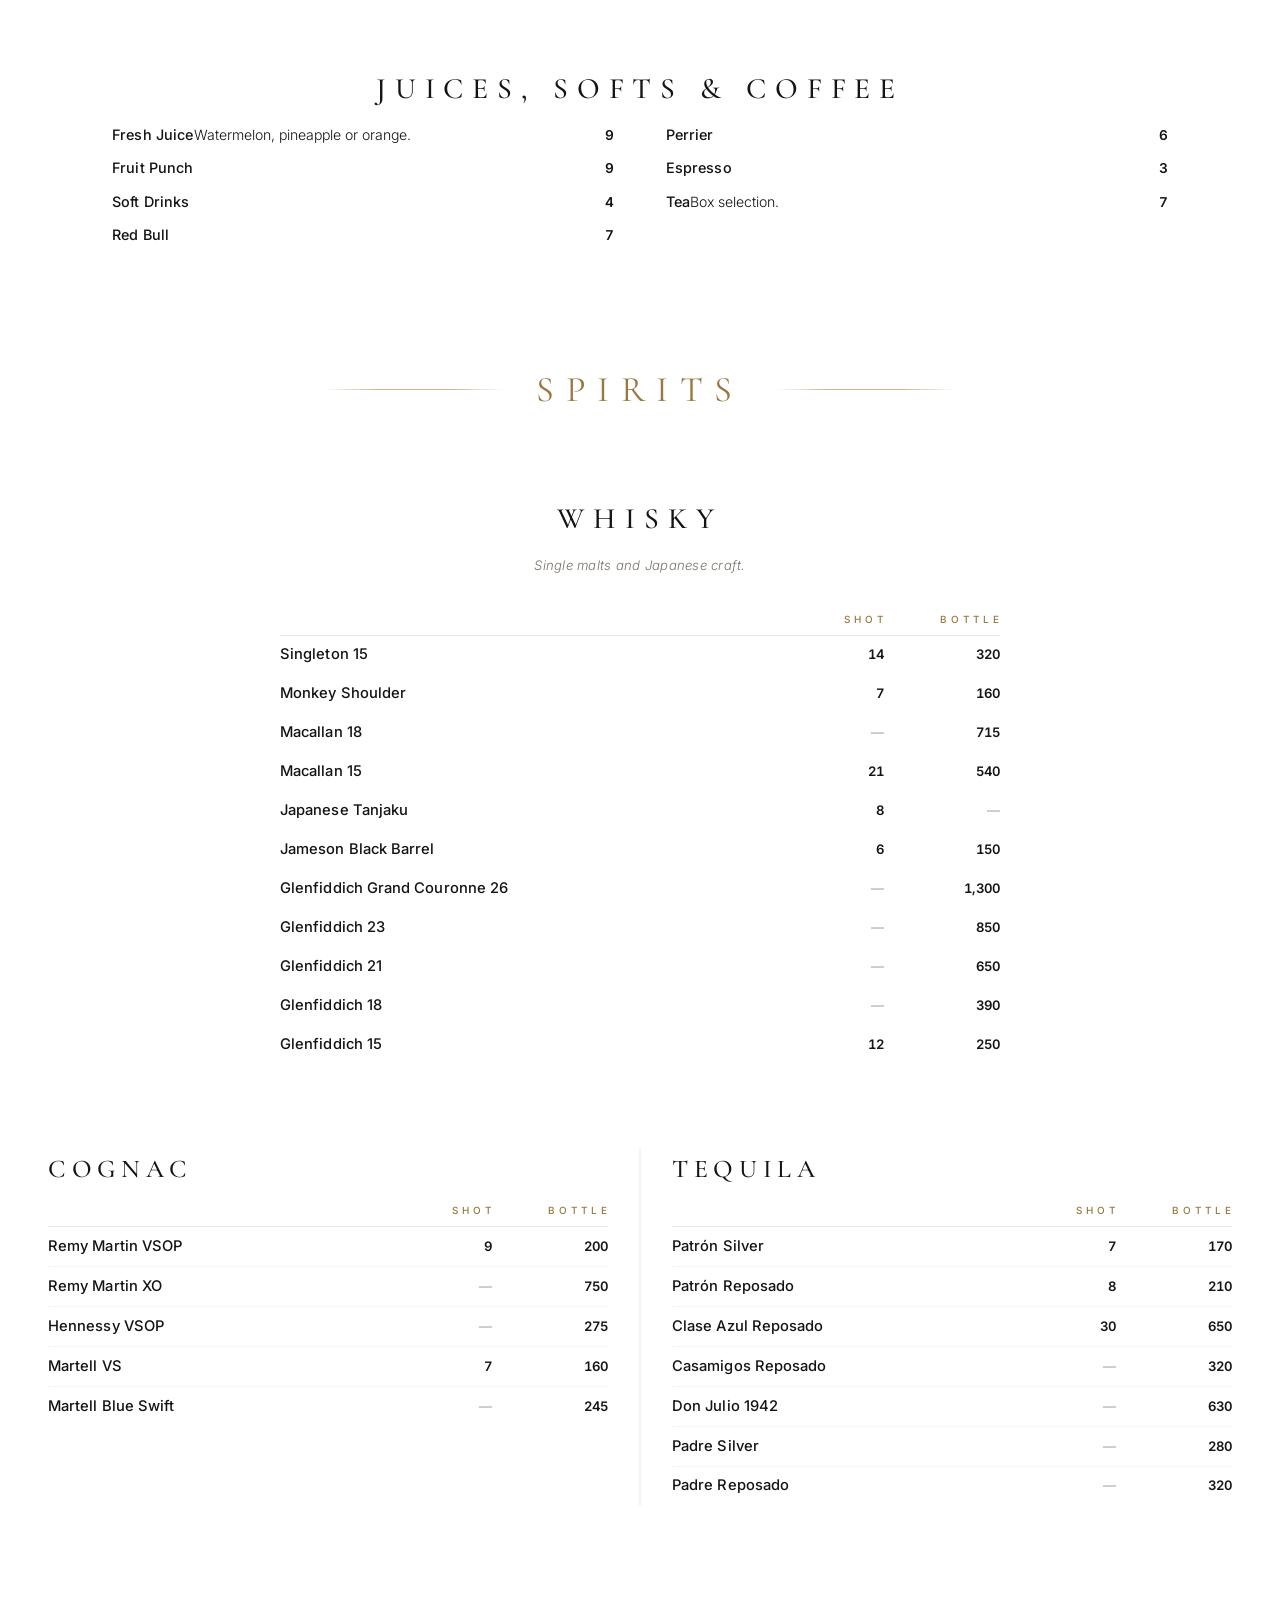
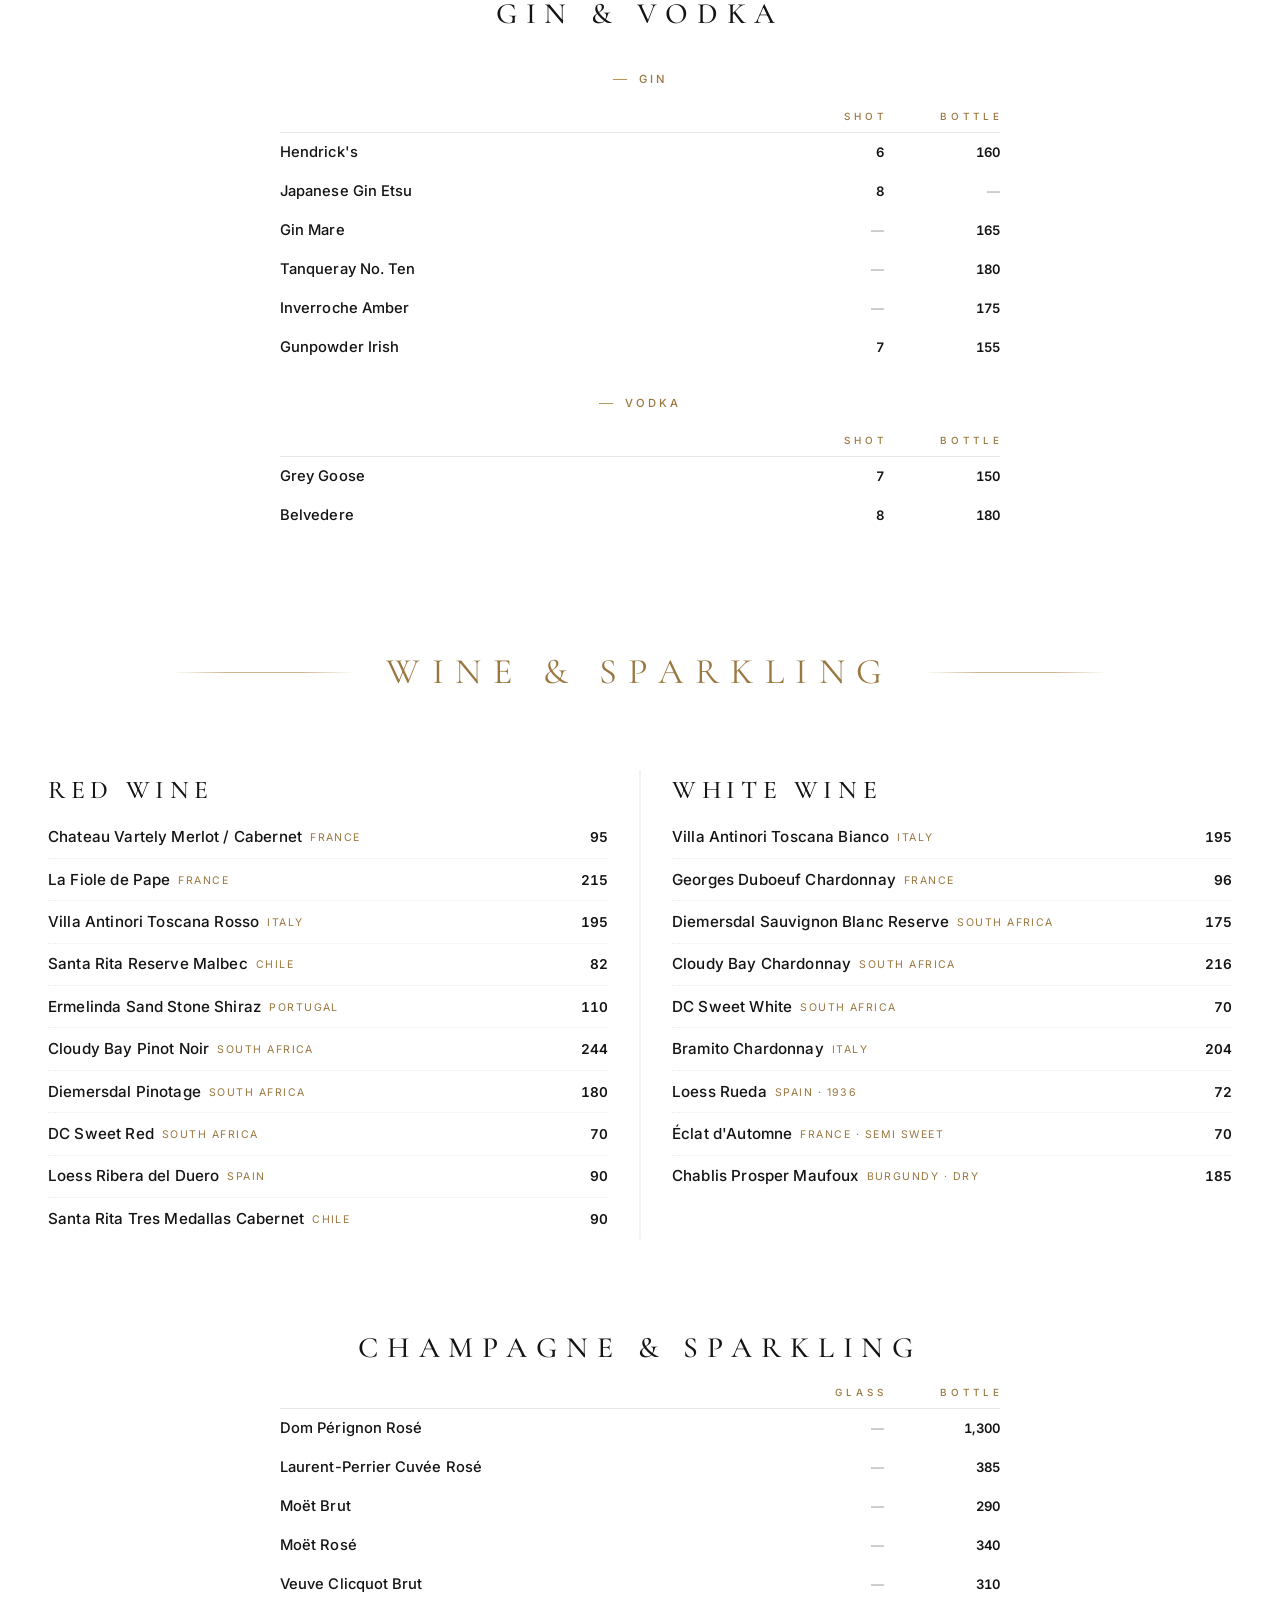
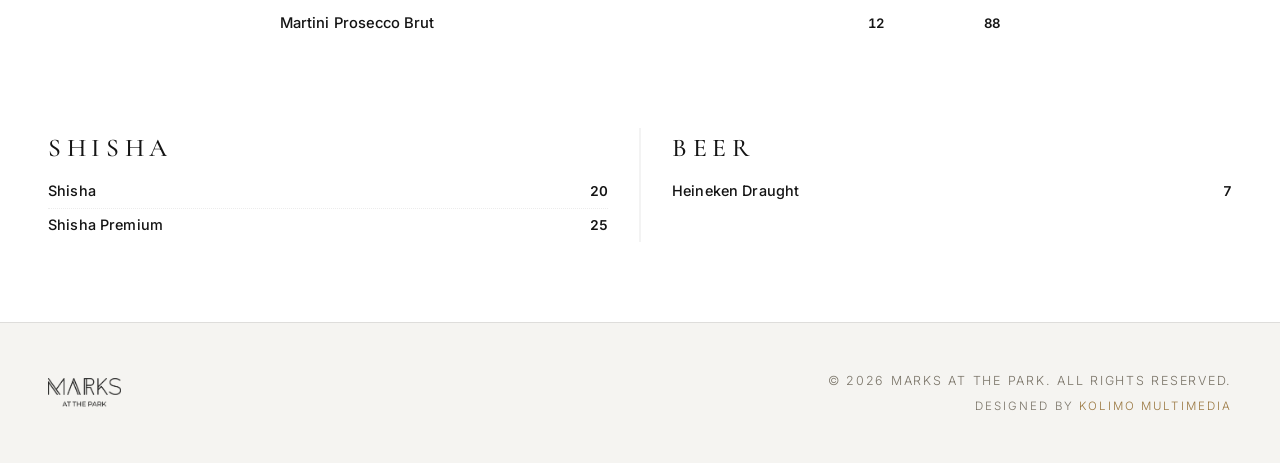
==== commit 00d0f1ce: "Content — strip em dashes from body prose; commit favicon image Two cleanup passes:  1. Remove em da" ====
--- a/drinks.html
+++ b/drinks.html
@@ -4,26 +4,26 @@
     <meta charset="utf-8" />
     <meta name="viewport" content="width=device-width, initial-scale=1" />
     <meta name="theme-color" content="#a8884a" />
-    <meta name="description" content="Drinks menu at Marks at the Park — signature cocktails, mocktails, Japanese whisky, fine wine, champagne and spirits. Wuse II, Abuja." />
+    <meta name="description" content="Signature cocktails, mocktails, Japanese whisky, fine wine, champagne and spirits at Marks at the Park. Wuse II, Abuja." />
     <meta name="keywords" content="cocktails Abuja, whisky bar Wuse II, Japanese whisky Abuja, wine list Abuja, mocktails Wuse II, champagne Abuja, bar Marks at the Park" />
     <meta name="author" content="Marks at the Park" />
     <meta name="robots" content="index, follow" />
     <link rel="canonical" href="https://marksatthepark.com/drinks.html" />
-    <title>Drinks &amp; Cocktails Menu — Marks at the Park · Wuse II, Abuja</title>
+    <title>Drinks &amp; Cocktails Menu · Marks at the Park · Wuse II, Abuja</title>
 
     <!-- Open Graph / Facebook / WhatsApp -->
     <meta property="og:type" content="website" />
     <meta property="og:url" content="https://marksatthepark.com/drinks.html" />
     <meta property="og:site_name" content="Marks at the Park" />
-    <meta property="og:title" content="Drinks &amp; Cocktails Menu — Marks at the Park · Abuja" />
+    <meta property="og:title" content="Drinks &amp; Cocktails Menu · Marks at the Park · Abuja" />
     <meta property="og:description" content="Signature cocktails, mocktails, Japanese whisky, fine wine, champagne and spirits at Marks at the Park, Wuse II." />
     <meta property="og:image" content="https://marksatthepark.com/images/gallery-2.jpg" />
-    <meta property="og:image:alt" content="Drinks menu — Marks at the Park, Wuse II, Abuja" />
+    <meta property="og:image:alt" content="Drinks menu at Marks at the Park, Wuse II, Abuja" />
     <meta property="og:locale" content="en_NG" />
 
     <!-- Twitter / X -->
     <meta name="twitter:card" content="summary_large_image" />
-    <meta name="twitter:title" content="Drinks &amp; Cocktails Menu — Marks at the Park · Abuja" />
+    <meta name="twitter:title" content="Drinks &amp; Cocktails Menu · Marks at the Park · Abuja" />
     <meta name="twitter:description" content="Signature cocktails, Japanese whisky, fine wine, champagne and spirits at Marks at the Park, Wuse II." />
     <meta name="twitter:image" content="https://marksatthepark.com/images/gallery-2.jpg" />
 
@@ -44,7 +44,7 @@
   </head>
   <body class="menu-body">
     <header class="site-header">
-      <a href="index.html" class="brand" aria-label="Marks at the Park — home">
+      <a href="index.html" class="brand" aria-label="Marks at the Park · home">
         <img src="images/marks-logo.png" alt="Marks at the Park" class="brand-logo" />
       </a>
       <nav class="site-nav" aria-label="Primary">
@@ -59,7 +59,7 @@
     </header>
 
     <main class="menu-page">
-      <h1 class="sr-only">Drinks &amp; Cocktails Menu — Marks at the Park · Wuse II, Abuja</h1>
+      <h1 class="sr-only">Drinks &amp; Cocktails Menu · Marks at the Park · Wuse II, Abuja</h1>
 
       <nav class="menu-tabs" aria-label="Menu selector">
         <a href="menu.html" class="menu-tab">Food</a>
@@ -71,17 +71,17 @@
           <h2 class="cat-head">Signature Mocktails</h2>
           <p class="cat-lede">Spirit-free compositions, every bit as considered.</p>
           <ul class="cat-dishes dishes-2col">
-            <li class="d"><div class="d-line"><strong class="d-name">Marks Fresh</strong><span class="d-desc"> — Passion fruit, orange, agave, fresh pineapple, lemon, grenadine.</span></div><span class="d-price">14</span></li>
-            <li class="d"><div class="d-line"><strong class="d-name">Angry Bird</strong><span class="d-desc"> — Fresh strawberry, basil, lemon, soda.</span></div><span class="d-price">14</span></li>
-            <li class="d"><div class="d-line"><strong class="d-name">Barberries</strong><span class="d-desc"> — Blueberry, raspberry, strawberry, yoghurt, honey.</span></div><span class="d-price">14</span></li>
-            <li class="d"><div class="d-line"><strong class="d-name">Virgin Cuban Mojito</strong><span class="d-desc"> — Lime, simple syrup, fresh mint, sweet soda.</span></div><span class="d-price">11</span></li>
-            <li class="d"><div class="d-line"><strong class="d-name">Virgin Colada</strong><span class="d-desc"> — Coconut, pineapple, milk, red cherry.</span></div><span class="d-price">13</span></li>
-            <li class="d"><div class="d-line"><strong class="d-name">Passion Singapore</strong><span class="d-desc"> — Passion fruit, flower mix, fresh orange, lime, sparkling water.</span></div><span class="d-price">14</span></li>
-            <li class="d"><div class="d-line"><strong class="d-name">Lychee Coconut Cooler</strong><span class="d-desc"> — Lychee, coconut milk, sour mix.</span></div><span class="d-price">14</span></li>
-            <li class="d"><div class="d-line"><strong class="d-name">Hibiscus Fizz</strong><span class="d-desc"> — Hibiscus, lychee, sakura syrup, lemon, sweet soda.</span></div><span class="d-price">14</span></li>
-            <li class="d"><div class="d-line"><strong class="d-name">Lavender Smash</strong><span class="d-desc"> — Lavender, hibiscus, lemon, orange, sesame oil, sparkling water.</span></div><span class="d-price">15</span></li>
-            <li class="d"><div class="d-line"><strong class="d-name">Pop Corn Paradise</strong><span class="d-desc"> — House popcorn syrup, orange, lemon, pineapple.</span></div><span class="d-price">14</span></li>
-            <li class="d"><div class="d-line"><strong class="d-name">Matcha Spritz</strong><span class="d-desc"> — Matcha, mint, passion fruit, lemon, soda.</span></div><span class="d-price">15</span></li>
+            <li class="d"><div class="d-line"><strong class="d-name">Marks Fresh</strong><span class="d-desc">Passion fruit, orange, agave, fresh pineapple, lemon, grenadine.</span></div><span class="d-price">14</span></li>
+            <li class="d"><div class="d-line"><strong class="d-name">Angry Bird</strong><span class="d-desc">Fresh strawberry, basil, lemon, soda.</span></div><span class="d-price">14</span></li>
+            <li class="d"><div class="d-line"><strong class="d-name">Barberries</strong><span class="d-desc">Blueberry, raspberry, strawberry, yoghurt, honey.</span></div><span class="d-price">14</span></li>
+            <li class="d"><div class="d-line"><strong class="d-name">Virgin Cuban Mojito</strong><span class="d-desc">Lime, simple syrup, fresh mint, sweet soda.</span></div><span class="d-price">11</span></li>
+            <li class="d"><div class="d-line"><strong class="d-name">Virgin Colada</strong><span class="d-desc">Coconut, pineapple, milk, red cherry.</span></div><span class="d-price">13</span></li>
+            <li class="d"><div class="d-line"><strong class="d-name">Passion Singapore</strong><span class="d-desc">Passion fruit, flower mix, fresh orange, lime, sparkling water.</span></div><span class="d-price">14</span></li>
+            <li class="d"><div class="d-line"><strong class="d-name">Lychee Coconut Cooler</strong><span class="d-desc">Lychee, coconut milk, sour mix.</span></div><span class="d-price">14</span></li>
+            <li class="d"><div class="d-line"><strong class="d-name">Hibiscus Fizz</strong><span class="d-desc">Hibiscus, lychee, sakura syrup, lemon, sweet soda.</span></div><span class="d-price">14</span></li>
+            <li class="d"><div class="d-line"><strong class="d-name">Lavender Smash</strong><span class="d-desc">Lavender, hibiscus, lemon, orange, sesame oil, sparkling water.</span></div><span class="d-price">15</span></li>
+            <li class="d"><div class="d-line"><strong class="d-name">Pop Corn Paradise</strong><span class="d-desc">House popcorn syrup, orange, lemon, pineapple.</span></div><span class="d-price">14</span></li>
+            <li class="d"><div class="d-line"><strong class="d-name">Matcha Spritz</strong><span class="d-desc">Matcha, mint, passion fruit, lemon, soda.</span></div><span class="d-price">15</span></li>
           </ul>
         </section>
 
@@ -90,90 +90,90 @@
         <div class="pair-row">
           <section class="cat">
             <h2 class="cat-head">Signature Cocktails</h2>
-            <p class="cat-lede">House originals — Marks' own compositions.</p>
+            <p class="cat-lede">House originals. Marks' own compositions.</p>
             <ul class="cat-dishes">
               <li class="d">
                 <div class="d-line">
                   <strong class="d-name">Marks Sangria</strong>
                   <span class="d-meta">red or white</span>
-                  <span class="d-desc"> — Wine, Hennessy VSOP, apple, orange, strawberry, passion fruit.</span>
+                  <span class="d-desc">Wine, Hennessy VSOP, apple, orange, strawberry, passion fruit.</span>
                 </div>
                 <span class="d-price">15</span>
               </li>
               <li class="d">
                 <div class="d-line">
                   <strong class="d-name">Sangria Pitcher</strong>
-                  <span class="d-desc"> — Wine with mixed fruits, to share.</span>
+                  <span class="d-desc">Wine with mixed fruits, to share.</span>
                 </div>
                 <span class="d-price">45</span>
               </li>
               <li class="d">
                 <div class="d-line">
                   <strong class="d-name">Marks Passion</strong>
-                  <span class="d-desc"> — Vodka, passion fruit purée, fresh lemon, fresh orange.</span>
+                  <span class="d-desc">Vodka, passion fruit purée, fresh lemon, fresh orange.</span>
                 </div>
                 <span class="d-price">14</span>
               </li>
               <li class="d">
                 <div class="d-line">
                   <strong class="d-name">Tokyo Thai</strong>
-                  <span class="d-desc"> — Bourbon, orgeat, orange, passion fruit, fresh lime, bitters.</span>
+                  <span class="d-desc">Bourbon, orgeat, orange, passion fruit, fresh lime, bitters.</span>
                 </div>
                 <span class="d-price">17</span>
               </li>
               <li class="d">
                 <div class="d-line">
                   <strong class="d-name">Chinese Fizz</strong>
-                  <span class="d-desc"> — Vodka, fresh basil, fresh ginger, sour mix.</span>
+                  <span class="d-desc">Vodka, fresh basil, fresh ginger, sour mix.</span>
                 </div>
                 <span class="d-price">14</span>
               </li>
               <li class="d">
                 <div class="d-line">
                   <strong class="d-name">Mark's Arita</strong>
-                  <span class="d-desc"> — Tequila reposado, agave, lime, red wine, flower mix.</span>
+                  <span class="d-desc">Tequila reposado, agave, lime, red wine, flower mix.</span>
                 </div>
                 <span class="d-price">15</span>
               </li>
               <li class="d">
                 <div class="d-line">
                   <strong class="d-name">Be Her</strong>
-                  <span class="d-desc"> — Japanese gin Etsu, strawberry purée, fresh pineapple, cranberry.</span>
+                  <span class="d-desc">Japanese gin Etsu, strawberry purée, fresh pineapple, cranberry.</span>
                 </div>
                 <span class="d-price">14</span>
               </li>
               <li class="d">
                 <div class="d-line">
                   <strong class="d-name">Cobra's Fang</strong>
-                  <span class="d-desc"> — Spiced rum, dark rum, absinthe, cinnamon, grapefruit, lemon, grenadine.</span>
+                  <span class="d-desc">Spiced rum, dark rum, absinthe, cinnamon, grapefruit, lemon, grenadine.</span>
                 </div>
                 <span class="d-price">16</span>
               </li>
               <li class="d">
                 <div class="d-line">
                   <strong class="d-name">Moment in Japan</strong>
-                  <span class="d-desc"> — Japanese whiskey, Cointreau, popcorn syrup, lemon, pineapple, flower mix.</span>
+                  <span class="d-desc">Japanese whiskey, Cointreau, popcorn syrup, lemon, pineapple, flower mix.</span>
                 </div>
                 <span class="d-price">19</span>
               </li>
               <li class="d">
                 <div class="d-line">
                   <strong class="d-name">Smokey Sea</strong>
-                  <span class="d-desc"> — Tequila, ginger, green apple, agave, lemon.</span>
+                  <span class="d-desc">Tequila, ginger, green apple, agave, lemon.</span>
                 </div>
                 <span class="d-price">17</span>
               </li>
               <li class="d">
                 <div class="d-line">
                   <strong class="d-name">Cha Cha</strong>
-                  <span class="d-desc"> — Gin, fresh pomegranate, passion fruit, lemon.</span>
+                  <span class="d-desc">Gin, fresh pomegranate, passion fruit, lemon.</span>
                 </div>
                 <span class="d-price">16</span>
               </li>
               <li class="d">
                 <div class="d-line">
                   <strong class="d-name">Marks Spritz</strong>
-                  <span class="d-desc"> — Aperol, Campari, Prosecco.</span>
+                  <span class="d-desc">Aperol, Campari, Prosecco.</span>
                 </div>
                 <span class="d-price">14</span>
               </li>
@@ -181,21 +181,21 @@
           </section>
           <section class="cat">
             <h2 class="cat-head">Old Times Favourites</h2>
-            <p class="cat-lede">Bar classics — served as they should be.</p>
+            <p class="cat-lede">Bar classics, served as they should be.</p>
             <ul class="cat-dishes">
-              <li class="d"><div class="d-line"><strong class="d-name">Mai Tai</strong><span class="d-desc"> — White rum, dark rum, orgeat, sour mix.</span></div><span class="d-price">14</span></li>
-              <li class="d"><div class="d-line"><strong class="d-name">Long Island Iced Tea</strong><span class="d-desc"> — White rum, gin, tequila, vodka, triple sec, sour mix, cola.</span></div><span class="d-price">13</span></li>
-              <li class="d"><div class="d-line"><strong class="d-name">Old Fashioned</strong><span class="d-desc"> — Bourbon whiskey, brown sugar, bitters.</span></div><span class="d-price">13</span></li>
-              <li class="d"><div class="d-line"><strong class="d-name">Piña Colada</strong><span class="d-desc"> — White rum, fresh pineapple, coconut.</span></div><span class="d-price">13</span></li>
-              <li class="d"><div class="d-line"><strong class="d-name">Margarita</strong><span class="d-desc"> — Tequila, triple sec, lemon.</span></div><span class="d-price">13</span></li>
-              <li class="d"><div class="d-line"><strong class="d-name">Strawberry Margarita</strong><span class="d-desc"> — Tequila, strawberry, triple sec, sour mix.</span></div><span class="d-price">14</span></li>
-              <li class="d"><div class="d-line"><strong class="d-name">Porn Star Martini</strong><span class="d-desc"> — Vodka, passion fruit, sour mix, Prosecco.</span></div><span class="d-price">13</span></li>
-              <li class="d"><div class="d-line"><strong class="d-name">Strawberry Daiquiri</strong><span class="d-desc"> — Rum, strawberry, sour mix.</span></div><span class="d-price">13</span></li>
-              <li class="d"><div class="d-line"><strong class="d-name">Gin Basil Smash</strong><span class="d-desc"> — Gin, fresh basil, sour mix.</span></div><span class="d-price">14</span></li>
-              <li class="d"><div class="d-line"><strong class="d-name">Whiskey Sour</strong><span class="d-desc"> — Single-malt whisky, fresh lemon, simple syrup, egg white.</span></div><span class="d-price">14</span></li>
-              <li class="d"><div class="d-line"><strong class="d-name">Moscow Mule</strong><span class="d-desc"> — Vodka, ginger, sour mix, bitters.</span></div><span class="d-price">13</span></li>
-              <li class="d"><div class="d-line"><strong class="d-name">Cuban Mojito</strong><span class="d-desc"> — White rum, mint, sour mix, soda.</span></div><span class="d-price">13</span></li>
-              <li class="d"><div class="d-line"><strong class="d-name">Negroni</strong><span class="d-desc"> — Gin, vermouth rosso, Campari.</span></div><span class="d-price">13</span></li>
+              <li class="d"><div class="d-line"><strong class="d-name">Mai Tai</strong><span class="d-desc">White rum, dark rum, orgeat, sour mix.</span></div><span class="d-price">14</span></li>
+              <li class="d"><div class="d-line"><strong class="d-name">Long Island Iced Tea</strong><span class="d-desc">White rum, gin, tequila, vodka, triple sec, sour mix, cola.</span></div><span class="d-price">13</span></li>
+              <li class="d"><div class="d-line"><strong class="d-name">Old Fashioned</strong><span class="d-desc">Bourbon whiskey, brown sugar, bitters.</span></div><span class="d-price">13</span></li>
+              <li class="d"><div class="d-line"><strong class="d-name">Piña Colada</strong><span class="d-desc">White rum, fresh pineapple, coconut.</span></div><span class="d-price">13</span></li>
+              <li class="d"><div class="d-line"><strong class="d-name">Margarita</strong><span class="d-desc">Tequila, triple sec, lemon.</span></div><span class="d-price">13</span></li>
+              <li class="d"><div class="d-line"><strong class="d-name">Strawberry Margarita</strong><span class="d-desc">Tequila, strawberry, triple sec, sour mix.</span></div><span class="d-price">14</span></li>
+              <li class="d"><div class="d-line"><strong class="d-name">Porn Star Martini</strong><span class="d-desc">Vodka, passion fruit, sour mix, Prosecco.</span></div><span class="d-price">13</span></li>
+              <li class="d"><div class="d-line"><strong class="d-name">Strawberry Daiquiri</strong><span class="d-desc">Rum, strawberry, sour mix.</span></div><span class="d-price">13</span></li>
+              <li class="d"><div class="d-line"><strong class="d-name">Gin Basil Smash</strong><span class="d-desc">Gin, fresh basil, sour mix.</span></div><span class="d-price">14</span></li>
+              <li class="d"><div class="d-line"><strong class="d-name">Whiskey Sour</strong><span class="d-desc">Single-malt whisky, fresh lemon, simple syrup, egg white.</span></div><span class="d-price">14</span></li>
+              <li class="d"><div class="d-line"><strong class="d-name">Moscow Mule</strong><span class="d-desc">Vodka, ginger, sour mix, bitters.</span></div><span class="d-price">13</span></li>
+              <li class="d"><div class="d-line"><strong class="d-name">Cuban Mojito</strong><span class="d-desc">White rum, mint, sour mix, soda.</span></div><span class="d-price">13</span></li>
+              <li class="d"><div class="d-line"><strong class="d-name">Negroni</strong><span class="d-desc">Gin, vermouth rosso, Campari.</span></div><span class="d-price">13</span></li>
             </ul>
           </section>
         </div>
@@ -203,13 +203,13 @@
         <section class="cat cat-full">
           <h2 class="cat-head">Juices, Softs &amp; Coffee</h2>
           <ul class="cat-dishes dishes-compact dishes-2col">
-            <li class="d"><div class="d-line"><strong class="d-name">Fresh Juice</strong><span class="d-desc"> — Watermelon, pineapple or orange.</span></div><span class="d-price">9</span></li>
+            <li class="d"><div class="d-line"><strong class="d-name">Fresh Juice</strong><span class="d-desc">Watermelon, pineapple or orange.</span></div><span class="d-price">9</span></li>
             <li class="d"><div class="d-line"><strong class="d-name">Fruit Punch</strong></div><span class="d-price">9</span></li>
             <li class="d"><div class="d-line"><strong class="d-name">Soft Drinks</strong></div><span class="d-price">4</span></li>
             <li class="d"><div class="d-line"><strong class="d-name">Red Bull</strong></div><span class="d-price">7</span></li>
             <li class="d"><div class="d-line"><strong class="d-name">Perrier</strong></div><span class="d-price">6</span></li>
             <li class="d"><div class="d-line"><strong class="d-name">Espresso</strong></div><span class="d-price">3</span></li>
-            <li class="d"><div class="d-line"><strong class="d-name">Tea</strong><span class="d-desc"> — Box selection.</span></div><span class="d-price">7</span></li>
+            <li class="d"><div class="d-line"><strong class="d-name">Tea</strong><span class="d-desc">Box selection.</span></div><span class="d-price">7</span></li>
           </ul>
         </section>
 
@@ -287,7 +287,7 @@
 
         <div class="pair-row">
           <section class="cat">
-            <h2 class="cat-head">Wine — Red</h2>
+            <h2 class="cat-head">Red Wine</h2>
             <ul class="cat-dishes">
               <li class="d"><div class="d-line"><strong class="d-name">Chateau Vartely Merlot / Cabernet</strong><span class="d-meta">France</span></div><span class="d-price">95</span></li>
               <li class="d"><div class="d-line"><strong class="d-name">La Fiole de Pape</strong><span class="d-meta">France</span></div><span class="d-price">215</span></li>
@@ -302,7 +302,7 @@
             </ul>
           </section>
           <section class="cat">
-            <h2 class="cat-head">Wine — White</h2>
+            <h2 class="cat-head">White Wine</h2>
             <ul class="cat-dishes">
               <li class="d"><div class="d-line"><strong class="d-name">Villa Antinori Toscana Bianco</strong><span class="d-meta">Italy</span></div><span class="d-price">195</span></li>
               <li class="d"><div class="d-line"><strong class="d-name">Georges Duboeuf Chardonnay</strong><span class="d-meta">France</span></div><span class="d-price">96</span></li>
--- a/css/menu.css
+++ b/css/menu.css
@@ -719,8 +719,8 @@
 .back-to-top {
   display: none;
   position: fixed;
-  right: 1rem;
-  bottom: 1rem;
+  right: 1.5rem;
+  bottom: 2rem;
   z-index: 40;
   width: 44px;
   height: 44px;
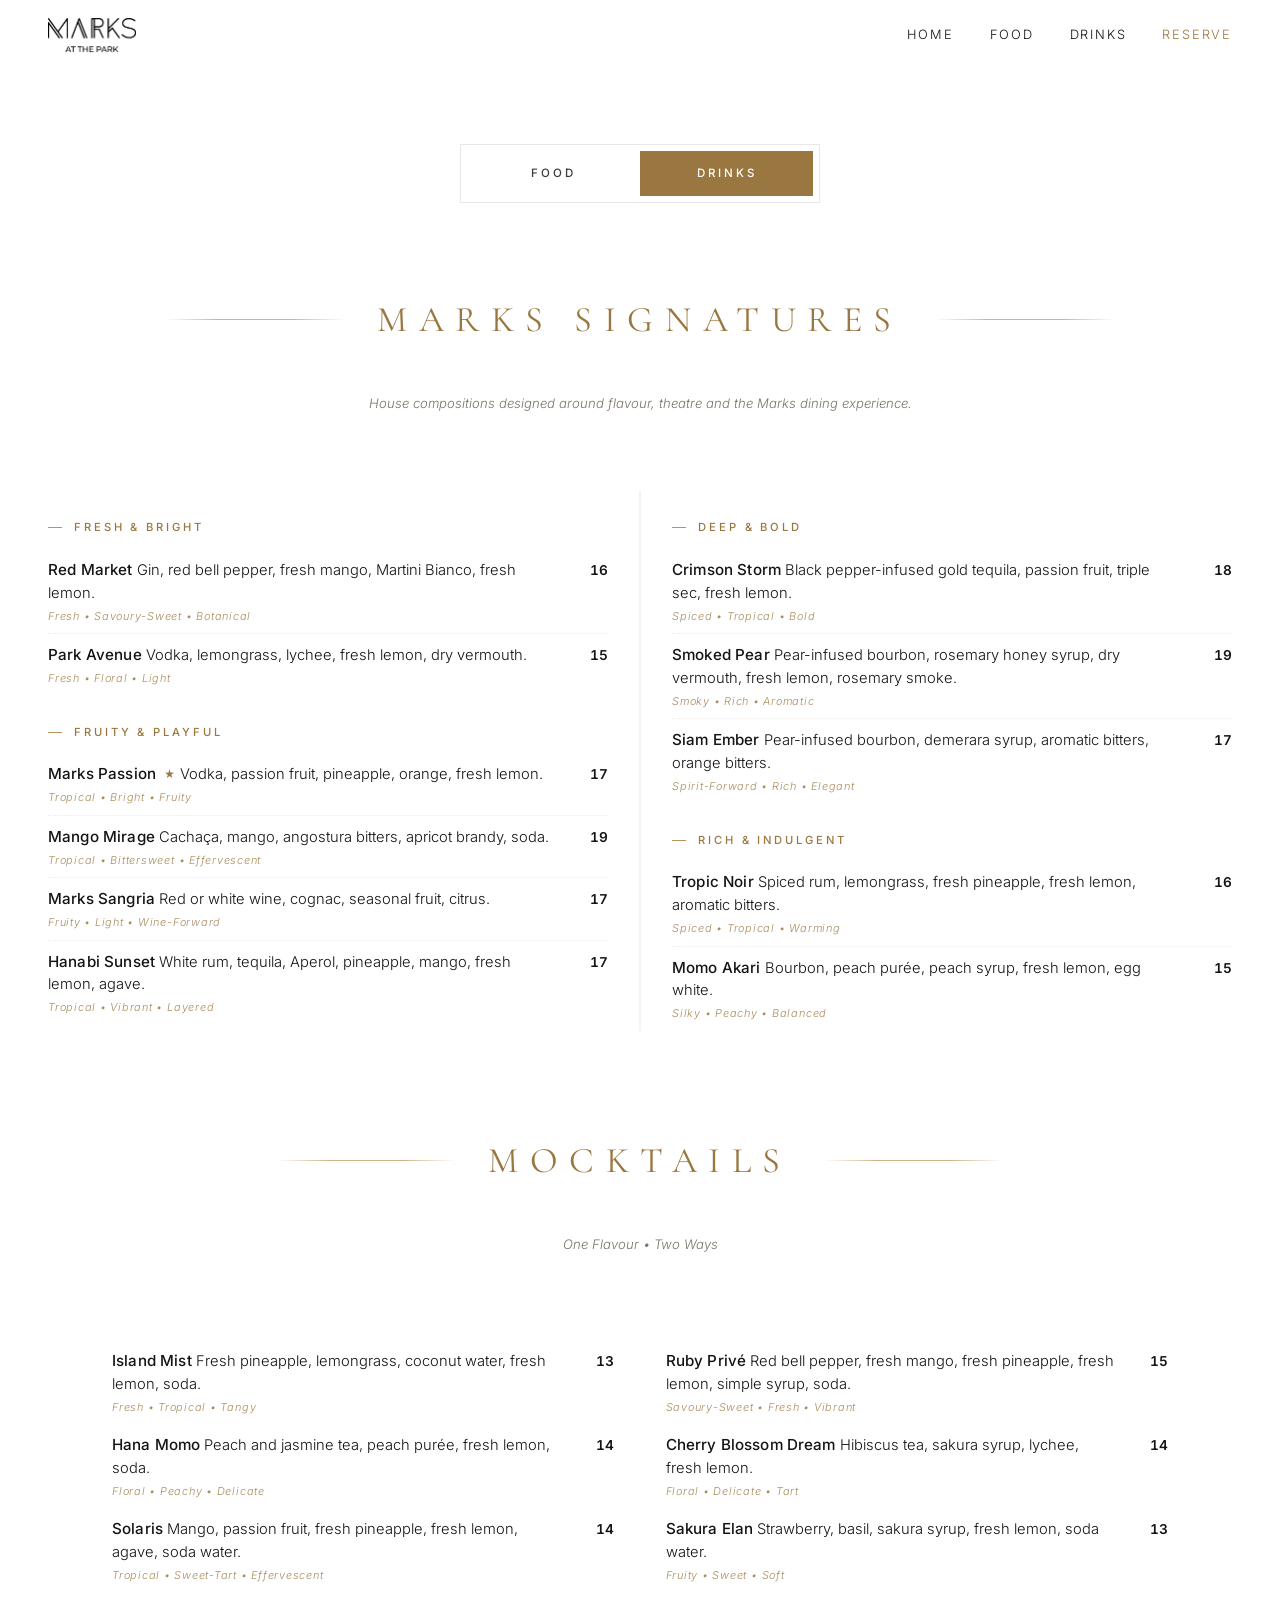
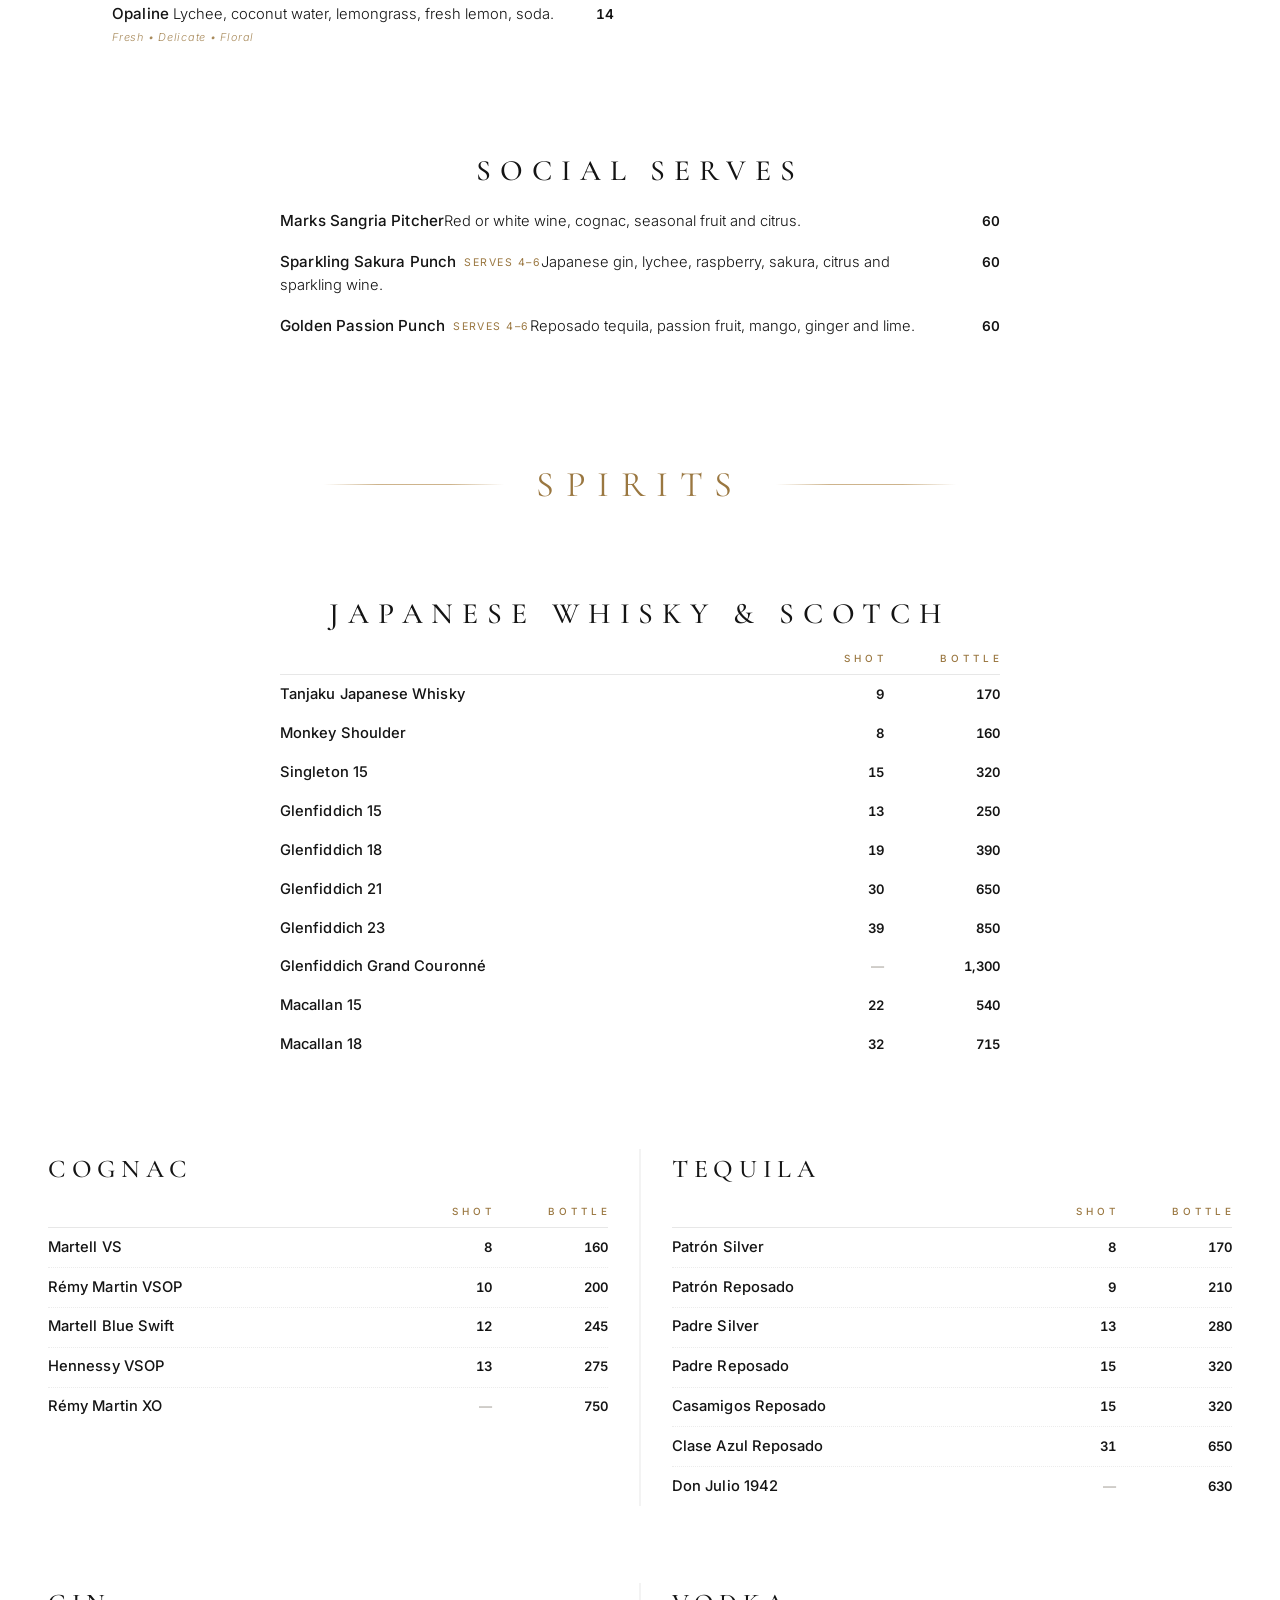
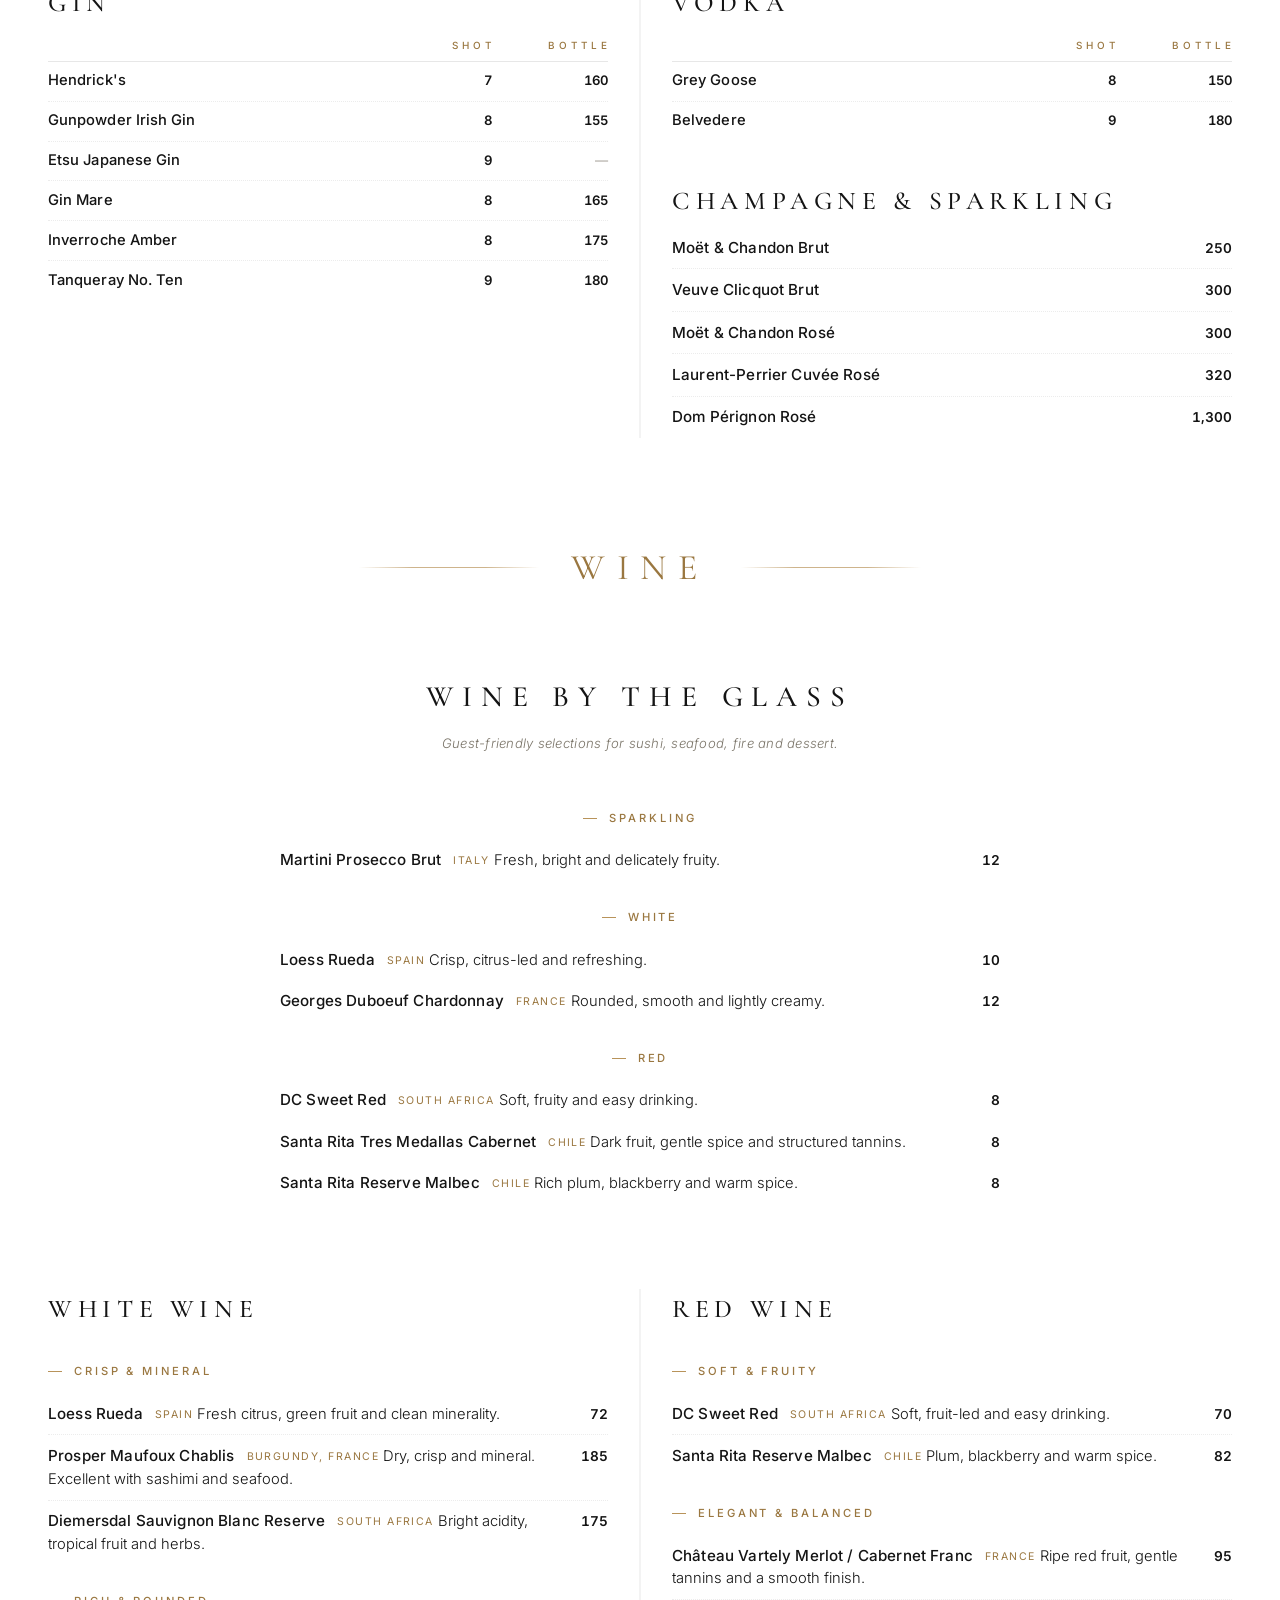
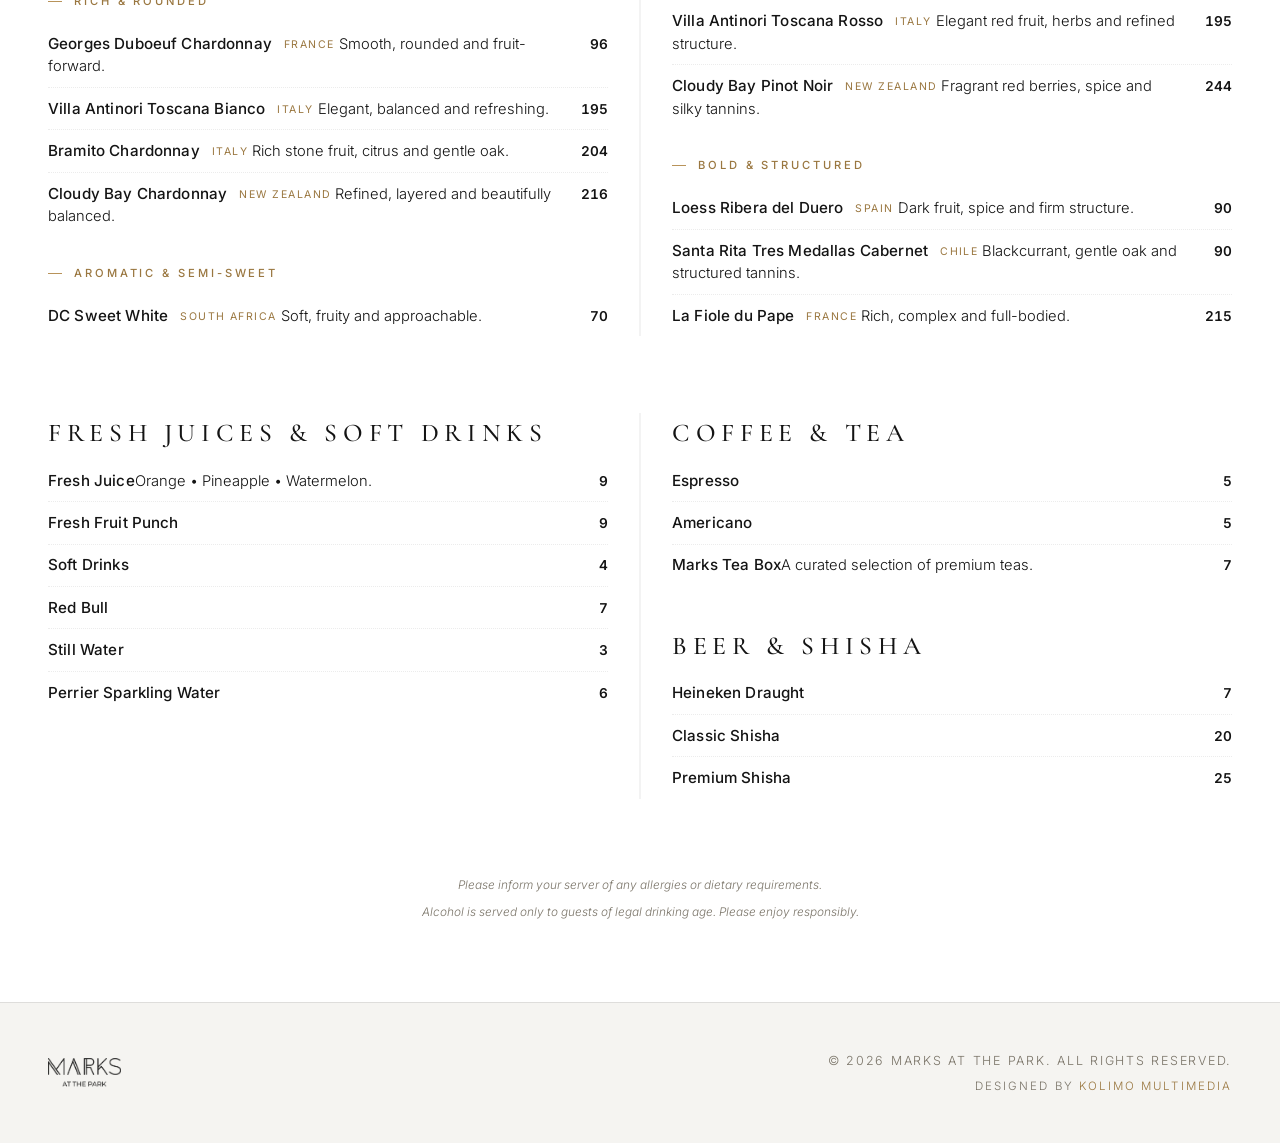
==== commit c23b46e1: "Drinks — rebuild entire menu from the new beverage menu document Full replacement of the drinks page" ====
--- a/drinks.html
+++ b/drinks.html
@@ -8,16 +8,16 @@
     <meta name="keywords" content="cocktails Abuja, whisky bar Wuse II, Japanese whisky Abuja, wine list Abuja, mocktails Wuse II, champagne Abuja, bar Marks at the Park" />
     <meta name="author" content="Marks at the Park" />
     <meta name="robots" content="index, follow" />
-    <link rel="canonical" href="https://marksatthepark.com/drinks.html" />
+    <link rel="canonical" href="https://www.marksatthepark.com/drinks" />
     <title>Drinks &amp; Cocktails Menu · Marks at the Park · Wuse II, Abuja</title>
 
     <!-- Open Graph / Facebook / WhatsApp -->
     <meta property="og:type" content="website" />
-    <meta property="og:url" content="https://marksatthepark.com/drinks.html" />
+    <meta property="og:url" content="https://www.marksatthepark.com/drinks" />
     <meta property="og:site_name" content="Marks at the Park" />
     <meta property="og:title" content="Drinks &amp; Cocktails Menu · Marks at the Park · Abuja" />
     <meta property="og:description" content="Signature cocktails, mocktails, Japanese whisky, fine wine, champagne and spirits at Marks at the Park, Wuse II." />
-    <meta property="og:image" content="https://marksatthepark.com/images/gallery-2.jpg" />
+    <meta property="og:image" content="https://www.marksatthepark.com/images/gallery-2.jpg" />
     <meta property="og:image:alt" content="Drinks menu at Marks at the Park, Wuse II, Abuja" />
     <meta property="og:locale" content="en_NG" />
 
@@ -25,7 +25,7 @@
     <meta name="twitter:card" content="summary_large_image" />
     <meta name="twitter:title" content="Drinks &amp; Cocktails Menu · Marks at the Park · Abuja" />
     <meta name="twitter:description" content="Signature cocktails, Japanese whisky, fine wine, champagne and spirits at Marks at the Park, Wuse II." />
-    <meta name="twitter:image" content="https://marksatthepark.com/images/gallery-2.jpg" />
+    <meta name="twitter:image" content="https://www.marksatthepark.com/images/gallery-2.jpg" />
 
     <link rel="icon" type="image/png" href="images/marks-fav.png" />
     <link rel="apple-touch-icon" href="images/marks-fav.png" />
@@ -44,14 +44,14 @@
   </head>
   <body class="menu-body">
     <header class="site-header">
-      <a href="index.html" class="brand" aria-label="Marks at the Park · home">
+      <a href="/" class="brand" aria-label="Marks at the Park · home">
         <img src="images/marks-logo.png" alt="Marks at the Park" class="brand-logo" />
       </a>
       <nav class="site-nav" aria-label="Primary">
-        <a href="index.html">Home</a>
-        <a href="menu.html">Food</a>
-        <a href="drinks.html" aria-current="page">Drinks</a>
-        <a href="reserve.html" class="nav-reserve">Reserve</a>
+        <a href="/">Home</a>
+        <a href="/menu">Food</a>
+        <a href="/drinks" aria-current="page">Drinks</a>
+        <a href="/reserve" class="nav-reserve">Reserve</a>
       </nav>
       <button class="nav-toggle" aria-label="Open menu" aria-expanded="false">
         <span></span><span></span>
@@ -62,175 +62,210 @@
       <h1 class="sr-only">Drinks &amp; Cocktails Menu · Marks at the Park · Wuse II, Abuja</h1>
 
       <nav class="menu-tabs" aria-label="Menu selector">
-        <a href="menu.html" class="menu-tab">Food</a>
-        <a href="drinks.html" class="menu-tab is-active" aria-current="page">Drinks</a>
+        <a href="/menu" class="menu-tab">Food</a>
+        <a href="/drinks" class="menu-tab is-active" aria-current="page">Drinks</a>
       </nav>
 
       <div class="menu-grid">
+        <div class="menu-cat-divider"><h3>Marks Signatures</h3></div>
+        <p class="menu-cat-lede">House compositions designed around flavour, theatre and the Marks dining experience.</p>
+
+        <div class="pair-row">
+          <section class="cat">
+            <p class="cat-sub">Fresh &amp; Bright</p>
+            <ul class="cat-dishes">
+              <li class="d">
+                <div class="d-line">
+                  <strong class="d-name">Red Market</strong>
+                  <span class="d-desc">Gin, red bell pepper, fresh mango, Martini Bianco, fresh lemon.</span>
+                  <span class="d-flav">Fresh • Savoury-Sweet • Botanical</span>
+                </div>
+                <span class="d-price">16</span>
+              </li>
+              <li class="d">
+                <div class="d-line">
+                  <strong class="d-name">Park Avenue</strong>
+                  <span class="d-desc">Vodka, lemongrass, lychee, fresh lemon, dry vermouth.</span>
+                  <span class="d-flav">Fresh • Floral • Light</span>
+                </div>
+                <span class="d-price">15</span>
+              </li>
+            </ul>
+            <p class="cat-sub">Fruity &amp; Playful</p>
+            <ul class="cat-dishes">
+              <li class="d">
+                <div class="d-line">
+                  <strong class="d-name">Marks Passion</strong><span class="d-meta">&#9733;</span>
+                  <span class="d-desc">Vodka, passion fruit, pineapple, orange, fresh lemon.</span>
+                  <span class="d-flav">Tropical • Bright • Fruity</span>
+                </div>
+                <span class="d-price">17</span>
+              </li>
+              <li class="d">
+                <div class="d-line">
+                  <strong class="d-name">Mango Mirage</strong>
+                  <span class="d-desc">Cachaça, mango, angostura bitters, apricot brandy, soda.</span>
+                  <span class="d-flav">Tropical • Bittersweet • Effervescent</span>
+                </div>
+                <span class="d-price">19</span>
+              </li>
+              <li class="d">
+                <div class="d-line">
+                  <strong class="d-name">Marks Sangria</strong>
+                  <span class="d-desc">Red or white wine, cognac, seasonal fruit, citrus.</span>
+                  <span class="d-flav">Fruity • Light • Wine-Forward</span>
+                </div>
+                <span class="d-price">17</span>
+              </li>
+              <li class="d">
+                <div class="d-line">
+                  <strong class="d-name">Hanabi Sunset</strong>
+                  <span class="d-desc">White rum, tequila, Aperol, pineapple, mango, fresh lemon, agave.</span>
+                  <span class="d-flav">Tropical • Vibrant • Layered</span>
+                </div>
+                <span class="d-price">17</span>
+              </li>
+            </ul>
+          </section>
+          <section class="cat">
+            <p class="cat-sub">Deep &amp; Bold</p>
+            <ul class="cat-dishes">
+              <li class="d">
+                <div class="d-line">
+                  <strong class="d-name">Crimson Storm</strong>
+                  <span class="d-desc">Black pepper-infused gold tequila, passion fruit, triple sec, fresh lemon.</span>
+                  <span class="d-flav">Spiced • Tropical • Bold</span>
+                </div>
+                <span class="d-price">18</span>
+              </li>
+              <li class="d">
+                <div class="d-line">
+                  <strong class="d-name">Smoked Pear</strong>
+                  <span class="d-desc">Pear-infused bourbon, rosemary honey syrup, dry vermouth, fresh lemon, rosemary smoke.</span>
+                  <span class="d-flav">Smoky • Rich • Aromatic</span>
+                </div>
+                <span class="d-price">19</span>
+              </li>
+              <li class="d">
+                <div class="d-line">
+                  <strong class="d-name">Siam Ember</strong>
+                  <span class="d-desc">Pear-infused bourbon, demerara syrup, aromatic bitters, orange bitters.</span>
+                  <span class="d-flav">Spirit-Forward • Rich • Elegant</span>
+                </div>
+                <span class="d-price">17</span>
+              </li>
+            </ul>
+            <p class="cat-sub">Rich &amp; Indulgent</p>
+            <ul class="cat-dishes">
+              <li class="d">
+                <div class="d-line">
+                  <strong class="d-name">Tropic Noir</strong>
+                  <span class="d-desc">Spiced rum, lemongrass, fresh pineapple, fresh lemon, aromatic bitters.</span>
+                  <span class="d-flav">Spiced • Tropical • Warming</span>
+                </div>
+                <span class="d-price">16</span>
+              </li>
+              <li class="d">
+                <div class="d-line">
+                  <strong class="d-name">Momo Akari</strong>
+                  <span class="d-desc">Bourbon, peach pur&eacute;e, peach syrup, fresh lemon, egg white.</span>
+                  <span class="d-flav">Silky • Peachy • Balanced</span>
+                </div>
+                <span class="d-price">15</span>
+              </li>
+            </ul>
+          </section>
+        </div>
+
+        <div class="menu-cat-divider"><h3>Mocktails</h3></div>
+        <p class="menu-cat-lede">One Flavour • Two Ways</p>
+
         <section class="cat cat-full">
-          <h2 class="cat-head">Signature Mocktails</h2>
-          <p class="cat-lede">Spirit-free compositions, every bit as considered.</p>
           <ul class="cat-dishes dishes-2col">
-            <li class="d"><div class="d-line"><strong class="d-name">Marks Fresh</strong><span class="d-desc">Passion fruit, orange, agave, fresh pineapple, lemon, grenadine.</span></div><span class="d-price">14</span></li>
-            <li class="d"><div class="d-line"><strong class="d-name">Angry Bird</strong><span class="d-desc">Fresh strawberry, basil, lemon, soda.</span></div><span class="d-price">14</span></li>
-            <li class="d"><div class="d-line"><strong class="d-name">Barberries</strong><span class="d-desc">Blueberry, raspberry, strawberry, yoghurt, honey.</span></div><span class="d-price">14</span></li>
-            <li class="d"><div class="d-line"><strong class="d-name">Virgin Cuban Mojito</strong><span class="d-desc">Lime, simple syrup, fresh mint, sweet soda.</span></div><span class="d-price">11</span></li>
-            <li class="d"><div class="d-line"><strong class="d-name">Virgin Colada</strong><span class="d-desc">Coconut, pineapple, milk, red cherry.</span></div><span class="d-price">13</span></li>
-            <li class="d"><div class="d-line"><strong class="d-name">Passion Singapore</strong><span class="d-desc">Passion fruit, flower mix, fresh orange, lime, sparkling water.</span></div><span class="d-price">14</span></li>
-            <li class="d"><div class="d-line"><strong class="d-name">Lychee Coconut Cooler</strong><span class="d-desc">Lychee, coconut milk, sour mix.</span></div><span class="d-price">14</span></li>
-            <li class="d"><div class="d-line"><strong class="d-name">Hibiscus Fizz</strong><span class="d-desc">Hibiscus, lychee, sakura syrup, lemon, sweet soda.</span></div><span class="d-price">14</span></li>
-            <li class="d"><div class="d-line"><strong class="d-name">Lavender Smash</strong><span class="d-desc">Lavender, hibiscus, lemon, orange, sesame oil, sparkling water.</span></div><span class="d-price">15</span></li>
-            <li class="d"><div class="d-line"><strong class="d-name">Pop Corn Paradise</strong><span class="d-desc">House popcorn syrup, orange, lemon, pineapple.</span></div><span class="d-price">14</span></li>
-            <li class="d"><div class="d-line"><strong class="d-name">Matcha Spritz</strong><span class="d-desc">Matcha, mint, passion fruit, lemon, soda.</span></div><span class="d-price">15</span></li>
+              <li class="d">
+                <div class="d-line">
+                  <strong class="d-name">Island Mist</strong>
+                  <span class="d-desc">Fresh pineapple, lemongrass, coconut water, fresh lemon, soda.</span>
+                  <span class="d-flav">Fresh • Tropical • Tangy</span>
+                </div>
+                <span class="d-price">13</span>
+              </li>
+              <li class="d">
+                <div class="d-line">
+                  <strong class="d-name">Hana Momo</strong>
+                  <span class="d-desc">Peach and jasmine tea, peach pur&eacute;e, fresh lemon, soda.</span>
+                  <span class="d-flav">Floral • Peachy • Delicate</span>
+                </div>
+                <span class="d-price">14</span>
+              </li>
+              <li class="d">
+                <div class="d-line">
+                  <strong class="d-name">Solaris</strong>
+                  <span class="d-desc">Mango, passion fruit, fresh pineapple, fresh lemon, agave, soda water.</span>
+                  <span class="d-flav">Tropical • Sweet-Tart • Effervescent</span>
+                </div>
+                <span class="d-price">14</span>
+              </li>
+              <li class="d">
+                <div class="d-line">
+                  <strong class="d-name">Opaline</strong>
+                  <span class="d-desc">Lychee, coconut water, lemongrass, fresh lemon, soda.</span>
+                  <span class="d-flav">Fresh • Delicate • Floral</span>
+                </div>
+                <span class="d-price">14</span>
+              </li>
+              <li class="d">
+                <div class="d-line">
+                  <strong class="d-name">Ruby Priv&eacute;</strong>
+                  <span class="d-desc">Red bell pepper, fresh mango, fresh pineapple, fresh lemon, simple syrup, soda.</span>
+                  <span class="d-flav">Savoury-Sweet • Fresh • Vibrant</span>
+                </div>
+                <span class="d-price">15</span>
+              </li>
+              <li class="d">
+                <div class="d-line">
+                  <strong class="d-name">Cherry Blossom Dream</strong>
+                  <span class="d-desc">Hibiscus tea, sakura syrup, lychee, fresh lemon.</span>
+                  <span class="d-flav">Floral • Delicate • Tart</span>
+                </div>
+                <span class="d-price">14</span>
+              </li>
+              <li class="d">
+                <div class="d-line">
+                  <strong class="d-name">Sakura Elan</strong>
+                  <span class="d-desc">Strawberry, basil, sakura syrup, fresh lemon, soda water.</span>
+                  <span class="d-flav">Fruity • Sweet • Soft</span>
+                </div>
+                <span class="d-price">13</span>
+              </li>
           </ul>
         </section>
 
-        <div class="menu-cat-divider"><h3>Cocktails</h3></div>
-
-        <div class="pair-row">
-          <section class="cat">
-            <h2 class="cat-head">Signature Cocktails</h2>
-            <p class="cat-lede">House originals. Marks' own compositions.</p>
-            <ul class="cat-dishes">
-              <li class="d">
-                <div class="d-line">
-                  <strong class="d-name">Marks Sangria</strong>
-                  <span class="d-meta">red or white</span>
-                  <span class="d-desc">Wine, Hennessy VSOP, apple, orange, strawberry, passion fruit.</span>
-                </div>
-                <span class="d-price">15</span>
-              </li>
-              <li class="d">
-                <div class="d-line">
-                  <strong class="d-name">Sangria Pitcher</strong>
-                  <span class="d-desc">Wine with mixed fruits, to share.</span>
-                </div>
-                <span class="d-price">45</span>
-              </li>
-              <li class="d">
-                <div class="d-line">
-                  <strong class="d-name">Marks Passion</strong>
-                  <span class="d-desc">Vodka, passion fruit purée, fresh lemon, fresh orange.</span>
-                </div>
-                <span class="d-price">14</span>
-              </li>
-              <li class="d">
-                <div class="d-line">
-                  <strong class="d-name">Tokyo Thai</strong>
-                  <span class="d-desc">Bourbon, orgeat, orange, passion fruit, fresh lime, bitters.</span>
-                </div>
-                <span class="d-price">17</span>
-              </li>
-              <li class="d">
-                <div class="d-line">
-                  <strong class="d-name">Chinese Fizz</strong>
-                  <span class="d-desc">Vodka, fresh basil, fresh ginger, sour mix.</span>
-                </div>
-                <span class="d-price">14</span>
-              </li>
-              <li class="d">
-                <div class="d-line">
-                  <strong class="d-name">Mark's Arita</strong>
-                  <span class="d-desc">Tequila reposado, agave, lime, red wine, flower mix.</span>
-                </div>
-                <span class="d-price">15</span>
-              </li>
-              <li class="d">
-                <div class="d-line">
-                  <strong class="d-name">Be Her</strong>
-                  <span class="d-desc">Japanese gin Etsu, strawberry purée, fresh pineapple, cranberry.</span>
-                </div>
-                <span class="d-price">14</span>
-              </li>
-              <li class="d">
-                <div class="d-line">
-                  <strong class="d-name">Cobra's Fang</strong>
-                  <span class="d-desc">Spiced rum, dark rum, absinthe, cinnamon, grapefruit, lemon, grenadine.</span>
-                </div>
-                <span class="d-price">16</span>
-              </li>
-              <li class="d">
-                <div class="d-line">
-                  <strong class="d-name">Moment in Japan</strong>
-                  <span class="d-desc">Japanese whiskey, Cointreau, popcorn syrup, lemon, pineapple, flower mix.</span>
-                </div>
-                <span class="d-price">19</span>
-              </li>
-              <li class="d">
-                <div class="d-line">
-                  <strong class="d-name">Smokey Sea</strong>
-                  <span class="d-desc">Tequila, ginger, green apple, agave, lemon.</span>
-                </div>
-                <span class="d-price">17</span>
-              </li>
-              <li class="d">
-                <div class="d-line">
-                  <strong class="d-name">Cha Cha</strong>
-                  <span class="d-desc">Gin, fresh pomegranate, passion fruit, lemon.</span>
-                </div>
-                <span class="d-price">16</span>
-              </li>
-              <li class="d">
-                <div class="d-line">
-                  <strong class="d-name">Marks Spritz</strong>
-                  <span class="d-desc">Aperol, Campari, Prosecco.</span>
-                </div>
-                <span class="d-price">14</span>
-              </li>
-            </ul>
-          </section>
-          <section class="cat">
-            <h2 class="cat-head">Old Times Favourites</h2>
-            <p class="cat-lede">Bar classics, served as they should be.</p>
-            <ul class="cat-dishes">
-              <li class="d"><div class="d-line"><strong class="d-name">Mai Tai</strong><span class="d-desc">White rum, dark rum, orgeat, sour mix.</span></div><span class="d-price">14</span></li>
-              <li class="d"><div class="d-line"><strong class="d-name">Long Island Iced Tea</strong><span class="d-desc">White rum, gin, tequila, vodka, triple sec, sour mix, cola.</span></div><span class="d-price">13</span></li>
-              <li class="d"><div class="d-line"><strong class="d-name">Old Fashioned</strong><span class="d-desc">Bourbon whiskey, brown sugar, bitters.</span></div><span class="d-price">13</span></li>
-              <li class="d"><div class="d-line"><strong class="d-name">Piña Colada</strong><span class="d-desc">White rum, fresh pineapple, coconut.</span></div><span class="d-price">13</span></li>
-              <li class="d"><div class="d-line"><strong class="d-name">Margarita</strong><span class="d-desc">Tequila, triple sec, lemon.</span></div><span class="d-price">13</span></li>
-              <li class="d"><div class="d-line"><strong class="d-name">Strawberry Margarita</strong><span class="d-desc">Tequila, strawberry, triple sec, sour mix.</span></div><span class="d-price">14</span></li>
-              <li class="d"><div class="d-line"><strong class="d-name">Porn Star Martini</strong><span class="d-desc">Vodka, passion fruit, sour mix, Prosecco.</span></div><span class="d-price">13</span></li>
-              <li class="d"><div class="d-line"><strong class="d-name">Strawberry Daiquiri</strong><span class="d-desc">Rum, strawberry, sour mix.</span></div><span class="d-price">13</span></li>
-              <li class="d"><div class="d-line"><strong class="d-name">Gin Basil Smash</strong><span class="d-desc">Gin, fresh basil, sour mix.</span></div><span class="d-price">14</span></li>
-              <li class="d"><div class="d-line"><strong class="d-name">Whiskey Sour</strong><span class="d-desc">Single-malt whisky, fresh lemon, simple syrup, egg white.</span></div><span class="d-price">14</span></li>
-              <li class="d"><div class="d-line"><strong class="d-name">Moscow Mule</strong><span class="d-desc">Vodka, ginger, sour mix, bitters.</span></div><span class="d-price">13</span></li>
-              <li class="d"><div class="d-line"><strong class="d-name">Cuban Mojito</strong><span class="d-desc">White rum, mint, sour mix, soda.</span></div><span class="d-price">13</span></li>
-              <li class="d"><div class="d-line"><strong class="d-name">Negroni</strong><span class="d-desc">Gin, vermouth rosso, Campari.</span></div><span class="d-price">13</span></li>
-            </ul>
-          </section>
-        </div>
-
         <section class="cat cat-full">
-          <h2 class="cat-head">Juices, Softs &amp; Coffee</h2>
-          <ul class="cat-dishes dishes-compact dishes-2col">
-            <li class="d"><div class="d-line"><strong class="d-name">Fresh Juice</strong><span class="d-desc">Watermelon, pineapple or orange.</span></div><span class="d-price">9</span></li>
-            <li class="d"><div class="d-line"><strong class="d-name">Fruit Punch</strong></div><span class="d-price">9</span></li>
-            <li class="d"><div class="d-line"><strong class="d-name">Soft Drinks</strong></div><span class="d-price">4</span></li>
-            <li class="d"><div class="d-line"><strong class="d-name">Red Bull</strong></div><span class="d-price">7</span></li>
-            <li class="d"><div class="d-line"><strong class="d-name">Perrier</strong></div><span class="d-price">6</span></li>
-            <li class="d"><div class="d-line"><strong class="d-name">Espresso</strong></div><span class="d-price">3</span></li>
-            <li class="d"><div class="d-line"><strong class="d-name">Tea</strong><span class="d-desc">Box selection.</span></div><span class="d-price">7</span></li>
+          <h2 class="cat-head">Social Serves</h2>
+          <ul class="cat-dishes dishes-single">
+            <li class="d"><div class="d-line"><strong class="d-name">Marks Sangria Pitcher</strong><span class="d-desc">Red or white wine, cognac, seasonal fruit and citrus.</span></div><span class="d-price">60</span></li>
+            <li class="d"><div class="d-line"><strong class="d-name">Sparkling Sakura Punch</strong><span class="d-meta">Serves 4–6</span><span class="d-desc">Japanese gin, lychee, raspberry, sakura, citrus and sparkling wine.</span></div><span class="d-price">60</span></li>
+            <li class="d"><div class="d-line"><strong class="d-name">Golden Passion Punch</strong><span class="d-meta">Serves 4–6</span><span class="d-desc">Reposado tequila, passion fruit, mango, ginger and lime.</span></div><span class="d-price">60</span></li>
           </ul>
         </section>
 
         <div class="menu-cat-divider"><h3>Spirits</h3></div>
 
         <section class="cat cat-full">
-            <h2 class="cat-head">Whisky</h2>
-            <p class="cat-lede">Single malts and Japanese craft.</p>
+            <h2 class="cat-head">Japanese Whisky &amp; Scotch</h2>
             <ul class="cat-dishes spirits-list">
               <li class="d-spirit-head" aria-hidden="true"><span></span><span>Shot</span><span>Bottle</span></li>
-              <li class="d d-spirit"><span class="d-name">Singleton 15</span><span class="d-shot">14</span><span class="d-bottle">320</span></li>
-              <li class="d d-spirit"><span class="d-name">Monkey Shoulder</span><span class="d-shot">7</span><span class="d-bottle">160</span></li>
-              <li class="d d-spirit"><span class="d-name">Macallan 18</span><span class="d-shot"></span><span class="d-bottle">715</span></li>
-              <li class="d d-spirit"><span class="d-name">Macallan 15</span><span class="d-shot">21</span><span class="d-bottle">540</span></li>
-              <li class="d d-spirit"><span class="d-name">Japanese Tanjaku</span><span class="d-shot">8</span><span class="d-bottle"></span></li>
-              <li class="d d-spirit"><span class="d-name">Jameson Black Barrel</span><span class="d-shot">6</span><span class="d-bottle">150</span></li>
-              <li class="d d-spirit"><span class="d-name">Glenfiddich Grand Couronne 26</span><span class="d-shot"></span><span class="d-bottle">1,300</span></li>
-              <li class="d d-spirit"><span class="d-name">Glenfiddich 23</span><span class="d-shot"></span><span class="d-bottle">850</span></li>
-              <li class="d d-spirit"><span class="d-name">Glenfiddich 21</span><span class="d-shot"></span><span class="d-bottle">650</span></li>
-              <li class="d d-spirit"><span class="d-name">Glenfiddich 18</span><span class="d-shot"></span><span class="d-bottle">390</span></li>
-              <li class="d d-spirit"><span class="d-name">Glenfiddich 15</span><span class="d-shot">12</span><span class="d-bottle">250</span></li>
+              <li class="d d-spirit"><span class="d-name">Tanjaku Japanese Whisky</span><span class="d-shot">9</span><span class="d-bottle">170</span></li>
+              <li class="d d-spirit"><span class="d-name">Monkey Shoulder</span><span class="d-shot">8</span><span class="d-bottle">160</span></li>
+              <li class="d d-spirit"><span class="d-name">Singleton 15</span><span class="d-shot">15</span><span class="d-bottle">320</span></li>
+              <li class="d d-spirit"><span class="d-name">Glenfiddich 15</span><span class="d-shot">13</span><span class="d-bottle">250</span></li>
+              <li class="d d-spirit"><span class="d-name">Glenfiddich 18</span><span class="d-shot">19</span><span class="d-bottle">390</span></li>
+              <li class="d d-spirit"><span class="d-name">Glenfiddich 21</span><span class="d-shot">30</span><span class="d-bottle">650</span></li>
+              <li class="d d-spirit"><span class="d-name">Glenfiddich 23</span><span class="d-shot">39</span><span class="d-bottle">850</span></li>
+              <li class="d d-spirit"><span class="d-name">Glenfiddich Grand Couronn&eacute;</span><span class="d-shot"></span><span class="d-bottle">1,300</span></li>
+              <li class="d d-spirit"><span class="d-name">Macallan 15</span><span class="d-shot">22</span><span class="d-bottle">540</span></li>
+              <li class="d d-spirit"><span class="d-name">Macallan 18</span><span class="d-shot">32</span><span class="d-bottle">715</span></li>
             </ul>
           </section>
 
@@ -239,116 +274,318 @@
             <h2 class="cat-head">Cognac</h2>
             <ul class="cat-dishes spirits-list">
               <li class="d-spirit-head" aria-hidden="true"><span></span><span>Shot</span><span>Bottle</span></li>
-              <li class="d d-spirit"><span class="d-name">Remy Martin VSOP</span><span class="d-shot">9</span><span class="d-bottle">200</span></li>
-              <li class="d d-spirit"><span class="d-name">Remy Martin XO</span><span class="d-shot"></span><span class="d-bottle">750</span></li>
-              <li class="d d-spirit"><span class="d-name">Hennessy VSOP</span><span class="d-shot"></span><span class="d-bottle">275</span></li>
-              <li class="d d-spirit"><span class="d-name">Martell VS</span><span class="d-shot">7</span><span class="d-bottle">160</span></li>
-              <li class="d d-spirit"><span class="d-name">Martell Blue Swift</span><span class="d-shot"></span><span class="d-bottle">245</span></li>
+              <li class="d d-spirit"><span class="d-name">Martell VS</span><span class="d-shot">8</span><span class="d-bottle">160</span></li>
+              <li class="d d-spirit"><span class="d-name">R&eacute;my Martin VSOP</span><span class="d-shot">10</span><span class="d-bottle">200</span></li>
+              <li class="d d-spirit"><span class="d-name">Martell Blue Swift</span><span class="d-shot">12</span><span class="d-bottle">245</span></li>
+              <li class="d d-spirit"><span class="d-name">Hennessy VSOP</span><span class="d-shot">13</span><span class="d-bottle">275</span></li>
+              <li class="d d-spirit"><span class="d-name">R&eacute;my Martin XO</span><span class="d-shot"></span><span class="d-bottle">750</span></li>
             </ul>
           </section>
           <section class="cat">
             <h2 class="cat-head">Tequila</h2>
             <ul class="cat-dishes spirits-list">
               <li class="d-spirit-head" aria-hidden="true"><span></span><span>Shot</span><span>Bottle</span></li>
-              <li class="d d-spirit"><span class="d-name">Patrón Silver</span><span class="d-shot">7</span><span class="d-bottle">170</span></li>
-              <li class="d d-spirit"><span class="d-name">Patrón Reposado</span><span class="d-shot">8</span><span class="d-bottle">210</span></li>
-              <li class="d d-spirit"><span class="d-name">Clase Azul Reposado</span><span class="d-shot">30</span><span class="d-bottle">650</span></li>
-              <li class="d d-spirit"><span class="d-name">Casamigos Reposado</span><span class="d-shot"></span><span class="d-bottle">320</span></li>
+              <li class="d d-spirit"><span class="d-name">Patrón Silver</span><span class="d-shot">8</span><span class="d-bottle">170</span></li>
+              <li class="d d-spirit"><span class="d-name">Patrón Reposado</span><span class="d-shot">9</span><span class="d-bottle">210</span></li>
+              <li class="d d-spirit"><span class="d-name">Padre Silver</span><span class="d-shot">13</span><span class="d-bottle">280</span></li>
+              <li class="d d-spirit"><span class="d-name">Padre Reposado</span><span class="d-shot">15</span><span class="d-bottle">320</span></li>
+              <li class="d d-spirit"><span class="d-name">Casamigos Reposado</span><span class="d-shot">15</span><span class="d-bottle">320</span></li>
+              <li class="d d-spirit"><span class="d-name">Clase Azul Reposado</span><span class="d-shot">31</span><span class="d-bottle">650</span></li>
               <li class="d d-spirit"><span class="d-name">Don Julio 1942</span><span class="d-shot"></span><span class="d-bottle">630</span></li>
-              <li class="d d-spirit"><span class="d-name">Padre Silver</span><span class="d-shot"></span><span class="d-bottle">280</span></li>
-              <li class="d d-spirit"><span class="d-name">Padre Reposado</span><span class="d-shot"></span><span class="d-bottle">320</span></li>
             </ul>
           </section>
         </div>
 
-        <section class="cat cat-full">
-            <h2 class="cat-head">Gin &amp; Vodka</h2>
-
-            <p class="cat-sub">Gin</p>
+        <div class="pair-row">
+          <section class="cat">
+            <h2 class="cat-head">Gin</h2>
             <ul class="cat-dishes spirits-list">
               <li class="d-spirit-head" aria-hidden="true"><span></span><span>Shot</span><span>Bottle</span></li>
-              <li class="d d-spirit"><span class="d-name">Hendrick's</span><span class="d-shot">6</span><span class="d-bottle">160</span></li>
-              <li class="d d-spirit"><span class="d-name">Japanese Gin Etsu</span><span class="d-shot">8</span><span class="d-bottle"></span></li>
-              <li class="d d-spirit"><span class="d-name">Gin Mare</span><span class="d-shot"></span><span class="d-bottle">165</span></li>
-              <li class="d d-spirit"><span class="d-name">Tanqueray No. Ten</span><span class="d-shot"></span><span class="d-bottle">180</span></li>
-              <li class="d d-spirit"><span class="d-name">Inverroche Amber</span><span class="d-shot"></span><span class="d-bottle">175</span></li>
-              <li class="d d-spirit"><span class="d-name">Gunpowder Irish</span><span class="d-shot">7</span><span class="d-bottle">155</span></li>
-            </ul>
-
-            <p class="cat-sub">Vodka</p>
+              <li class="d d-spirit"><span class="d-name">Hendrick's</span><span class="d-shot">7</span><span class="d-bottle">160</span></li>
+              <li class="d d-spirit"><span class="d-name">Gunpowder Irish Gin</span><span class="d-shot">8</span><span class="d-bottle">155</span></li>
+              <li class="d d-spirit"><span class="d-name">Etsu Japanese Gin</span><span class="d-shot">9</span><span class="d-bottle"></span></li>
+              <li class="d d-spirit"><span class="d-name">Gin Mare</span><span class="d-shot">8</span><span class="d-bottle">165</span></li>
+              <li class="d d-spirit"><span class="d-name">Inverroche Amber</span><span class="d-shot">8</span><span class="d-bottle">175</span></li>
+              <li class="d d-spirit"><span class="d-name">Tanqueray No. Ten</span><span class="d-shot">9</span><span class="d-bottle">180</span></li>
+            </ul>
+          </section>
+          <div class="cat-stack">
+            <section class="cat">
+            <h2 class="cat-head">Vodka</h2>
             <ul class="cat-dishes spirits-list">
               <li class="d-spirit-head" aria-hidden="true"><span></span><span>Shot</span><span>Bottle</span></li>
-              <li class="d d-spirit"><span class="d-name">Grey Goose</span><span class="d-shot">7</span><span class="d-bottle">150</span></li>
-              <li class="d d-spirit"><span class="d-name">Belvedere</span><span class="d-shot">8</span><span class="d-bottle">180</span></li>
-            </ul>
-          </section>
-
-        <div class="menu-cat-divider"><h3>Wine &amp; Sparkling</h3></div>
+              <li class="d d-spirit"><span class="d-name">Grey Goose</span><span class="d-shot">8</span><span class="d-bottle">150</span></li>
+              <li class="d d-spirit"><span class="d-name">Belvedere</span><span class="d-shot">9</span><span class="d-bottle">180</span></li>
+            </ul>
+          </section>
+            <section class="cat">
+              <h2 class="cat-head">Champagne &amp; Sparkling</h2>
+              <ul class="cat-dishes">
+                <li class="d"><div class="d-line"><strong class="d-name">Moët &amp; Chandon Brut</strong></div><span class="d-price">250</span></li>
+                <li class="d"><div class="d-line"><strong class="d-name">Veuve Clicquot Brut</strong></div><span class="d-price">300</span></li>
+                <li class="d"><div class="d-line"><strong class="d-name">Moët &amp; Chandon Ros&eacute;</strong></div><span class="d-price">300</span></li>
+                <li class="d"><div class="d-line"><strong class="d-name">Laurent-Perrier Cuv&eacute;e Ros&eacute;</strong></div><span class="d-price">320</span></li>
+                <li class="d"><div class="d-line"><strong class="d-name">Dom P&eacute;rignon Ros&eacute;</strong></div><span class="d-price">1,300</span></li>
+              </ul>
+            </section>
+          </div>
+        </div>
+
+        <div class="menu-cat-divider"><h3>Wine</h3></div>
+
+        <section class="cat cat-full">
+          <h2 class="cat-head">Wine by the Glass</h2>
+          <p class="cat-lede">Guest-friendly selections for sushi, seafood, fire and dessert.</p>
+          <p class="cat-sub">Sparkling</p>
+          <ul class="cat-dishes dishes-single">
+            <li class="d">
+              <div class="d-line">
+                <strong class="d-name">Martini Prosecco Brut</strong>
+                <span class="d-meta">Italy</span>
+                <span class="d-desc">Fresh, bright and delicately fruity.</span>
+              </div>
+              <span class="d-price">12</span>
+            </li>
+          </ul>
+          <p class="cat-sub">White</p>
+          <ul class="cat-dishes dishes-single">
+            <li class="d">
+              <div class="d-line">
+                <strong class="d-name">Loess Rueda</strong>
+                <span class="d-meta">Spain</span>
+                <span class="d-desc">Crisp, citrus-led and refreshing.</span>
+              </div>
+              <span class="d-price">10</span>
+            </li>
+            <li class="d">
+              <div class="d-line">
+                <strong class="d-name">Georges Duboeuf Chardonnay</strong>
+                <span class="d-meta">France</span>
+                <span class="d-desc">Rounded, smooth and lightly creamy.</span>
+              </div>
+              <span class="d-price">12</span>
+            </li>
+          </ul>
+          <p class="cat-sub">Red</p>
+          <ul class="cat-dishes dishes-single">
+            <li class="d">
+              <div class="d-line">
+                <strong class="d-name">DC Sweet Red</strong>
+                <span class="d-meta">South Africa</span>
+                <span class="d-desc">Soft, fruity and easy drinking.</span>
+              </div>
+              <span class="d-price">8</span>
+            </li>
+            <li class="d">
+              <div class="d-line">
+                <strong class="d-name">Santa Rita Tres Medallas Cabernet</strong>
+                <span class="d-meta">Chile</span>
+                <span class="d-desc">Dark fruit, gentle spice and structured tannins.</span>
+              </div>
+              <span class="d-price">8</span>
+            </li>
+            <li class="d">
+              <div class="d-line">
+                <strong class="d-name">Santa Rita Reserve Malbec</strong>
+                <span class="d-meta">Chile</span>
+                <span class="d-desc">Rich plum, blackberry and warm spice.</span>
+              </div>
+              <span class="d-price">8</span>
+            </li>
+          </ul>
+        </section>
 
         <div class="pair-row">
           <section class="cat">
+            <h2 class="cat-head">White Wine</h2>
+            <p class="cat-sub">Crisp &amp; Mineral</p>
+            <ul class="cat-dishes">
+              <li class="d">
+                <div class="d-line">
+                  <strong class="d-name">Loess Rueda</strong>
+                  <span class="d-meta">Spain</span>
+                  <span class="d-desc">Fresh citrus, green fruit and clean minerality.</span>
+                </div>
+                <span class="d-price">72</span>
+              </li>
+              <li class="d">
+                <div class="d-line">
+                  <strong class="d-name">Prosper Maufoux Chablis</strong>
+                  <span class="d-meta">Burgundy, France</span>
+                  <span class="d-desc">Dry, crisp and mineral. Excellent with sashimi and seafood.</span>
+                </div>
+                <span class="d-price">185</span>
+              </li>
+              <li class="d">
+                <div class="d-line">
+                  <strong class="d-name">Diemersdal Sauvignon Blanc Reserve</strong>
+                  <span class="d-meta">South Africa</span>
+                  <span class="d-desc">Bright acidity, tropical fruit and herbs.</span>
+                </div>
+                <span class="d-price">175</span>
+              </li>
+            </ul>
+            <p class="cat-sub">Rich &amp; Rounded</p>
+            <ul class="cat-dishes">
+              <li class="d">
+                <div class="d-line">
+                  <strong class="d-name">Georges Duboeuf Chardonnay</strong>
+                  <span class="d-meta">France</span>
+                  <span class="d-desc">Smooth, rounded and fruit-forward.</span>
+                </div>
+                <span class="d-price">96</span>
+              </li>
+              <li class="d">
+                <div class="d-line">
+                  <strong class="d-name">Villa Antinori Toscana Bianco</strong>
+                  <span class="d-meta">Italy</span>
+                  <span class="d-desc">Elegant, balanced and refreshing.</span>
+                </div>
+                <span class="d-price">195</span>
+              </li>
+              <li class="d">
+                <div class="d-line">
+                  <strong class="d-name">Bramito Chardonnay</strong>
+                  <span class="d-meta">Italy</span>
+                  <span class="d-desc">Rich stone fruit, citrus and gentle oak.</span>
+                </div>
+                <span class="d-price">204</span>
+              </li>
+              <li class="d">
+                <div class="d-line">
+                  <strong class="d-name">Cloudy Bay Chardonnay</strong>
+                  <span class="d-meta">New Zealand</span>
+                  <span class="d-desc">Refined, layered and beautifully balanced.</span>
+                </div>
+                <span class="d-price">216</span>
+              </li>
+            </ul>
+            <p class="cat-sub">Aromatic &amp; Semi-Sweet</p>
+            <ul class="cat-dishes">
+              <li class="d">
+                <div class="d-line">
+                  <strong class="d-name">DC Sweet White</strong>
+                  <span class="d-meta">South Africa</span>
+                  <span class="d-desc">Soft, fruity and approachable.</span>
+                </div>
+                <span class="d-price">70</span>
+              </li>
+            </ul>
+          </section>
+          <section class="cat">
             <h2 class="cat-head">Red Wine</h2>
-            <ul class="cat-dishes">
-              <li class="d"><div class="d-line"><strong class="d-name">Chateau Vartely Merlot / Cabernet</strong><span class="d-meta">France</span></div><span class="d-price">95</span></li>
-              <li class="d"><div class="d-line"><strong class="d-name">La Fiole de Pape</strong><span class="d-meta">France</span></div><span class="d-price">215</span></li>
-              <li class="d"><div class="d-line"><strong class="d-name">Villa Antinori Toscana Rosso</strong><span class="d-meta">Italy</span></div><span class="d-price">195</span></li>
-              <li class="d"><div class="d-line"><strong class="d-name">Santa Rita Reserve Malbec</strong><span class="d-meta">Chile</span></div><span class="d-price">82</span></li>
-              <li class="d"><div class="d-line"><strong class="d-name">Ermelinda Sand Stone Shiraz</strong><span class="d-meta">Portugal</span></div><span class="d-price">110</span></li>
-              <li class="d"><div class="d-line"><strong class="d-name">Cloudy Bay Pinot Noir</strong><span class="d-meta">South Africa</span></div><span class="d-price">244</span></li>
-              <li class="d"><div class="d-line"><strong class="d-name">Diemersdal Pinotage</strong><span class="d-meta">South Africa</span></div><span class="d-price">180</span></li>
-              <li class="d"><div class="d-line"><strong class="d-name">DC Sweet Red</strong><span class="d-meta">South Africa</span></div><span class="d-price">70</span></li>
-              <li class="d"><div class="d-line"><strong class="d-name">Loess Ribera del Duero</strong><span class="d-meta">Spain</span></div><span class="d-price">90</span></li>
-              <li class="d"><div class="d-line"><strong class="d-name">Santa Rita Tres Medallas Cabernet</strong><span class="d-meta">Chile</span></div><span class="d-price">90</span></li>
-            </ul>
-          </section>
-          <section class="cat">
-            <h2 class="cat-head">White Wine</h2>
-            <ul class="cat-dishes">
-              <li class="d"><div class="d-line"><strong class="d-name">Villa Antinori Toscana Bianco</strong><span class="d-meta">Italy</span></div><span class="d-price">195</span></li>
-              <li class="d"><div class="d-line"><strong class="d-name">Georges Duboeuf Chardonnay</strong><span class="d-meta">France</span></div><span class="d-price">96</span></li>
-              <li class="d"><div class="d-line"><strong class="d-name">Diemersdal Sauvignon Blanc Reserve</strong><span class="d-meta">South Africa</span></div><span class="d-price">175</span></li>
-              <li class="d"><div class="d-line"><strong class="d-name">Cloudy Bay Chardonnay</strong><span class="d-meta">South Africa</span></div><span class="d-price">216</span></li>
-              <li class="d"><div class="d-line"><strong class="d-name">DC Sweet White</strong><span class="d-meta">South Africa</span></div><span class="d-price">70</span></li>
-              <li class="d"><div class="d-line"><strong class="d-name">Bramito Chardonnay</strong><span class="d-meta">Italy</span></div><span class="d-price">204</span></li>
-              <li class="d"><div class="d-line"><strong class="d-name">Loess Rueda</strong><span class="d-meta">Spain · 1936</span></div><span class="d-price">72</span></li>
-              <li class="d"><div class="d-line"><strong class="d-name">Éclat d'Automne</strong><span class="d-meta">France · semi sweet</span></div><span class="d-price">70</span></li>
-              <li class="d"><div class="d-line"><strong class="d-name">Chablis Prosper Maufoux</strong><span class="d-meta">Burgundy · dry</span></div><span class="d-price">185</span></li>
+            <p class="cat-sub">Soft &amp; Fruity</p>
+            <ul class="cat-dishes">
+              <li class="d">
+                <div class="d-line">
+                  <strong class="d-name">DC Sweet Red</strong>
+                  <span class="d-meta">South Africa</span>
+                  <span class="d-desc">Soft, fruit-led and easy drinking.</span>
+                </div>
+                <span class="d-price">70</span>
+              </li>
+              <li class="d">
+                <div class="d-line">
+                  <strong class="d-name">Santa Rita Reserve Malbec</strong>
+                  <span class="d-meta">Chile</span>
+                  <span class="d-desc">Plum, blackberry and warm spice.</span>
+                </div>
+                <span class="d-price">82</span>
+              </li>
+            </ul>
+            <p class="cat-sub">Elegant &amp; Balanced</p>
+            <ul class="cat-dishes">
+              <li class="d">
+                <div class="d-line">
+                  <strong class="d-name">Ch&acirc;teau Vartely Merlot / Cabernet Franc</strong>
+                  <span class="d-meta">France</span>
+                  <span class="d-desc">Ripe red fruit, gentle tannins and a smooth finish.</span>
+                </div>
+                <span class="d-price">95</span>
+              </li>
+              <li class="d">
+                <div class="d-line">
+                  <strong class="d-name">Villa Antinori Toscana Rosso</strong>
+                  <span class="d-meta">Italy</span>
+                  <span class="d-desc">Elegant red fruit, herbs and refined structure.</span>
+                </div>
+                <span class="d-price">195</span>
+              </li>
+              <li class="d">
+                <div class="d-line">
+                  <strong class="d-name">Cloudy Bay Pinot Noir</strong>
+                  <span class="d-meta">New Zealand</span>
+                  <span class="d-desc">Fragrant red berries, spice and silky tannins.</span>
+                </div>
+                <span class="d-price">244</span>
+              </li>
+            </ul>
+            <p class="cat-sub">Bold &amp; Structured</p>
+            <ul class="cat-dishes">
+              <li class="d">
+                <div class="d-line">
+                  <strong class="d-name">Loess Ribera del Duero</strong>
+                  <span class="d-meta">Spain</span>
+                  <span class="d-desc">Dark fruit, spice and firm structure.</span>
+                </div>
+                <span class="d-price">90</span>
+              </li>
+              <li class="d">
+                <div class="d-line">
+                  <strong class="d-name">Santa Rita Tres Medallas Cabernet</strong>
+                  <span class="d-meta">Chile</span>
+                  <span class="d-desc">Blackcurrant, gentle oak and structured tannins.</span>
+                </div>
+                <span class="d-price">90</span>
+              </li>
+              <li class="d">
+                <div class="d-line">
+                  <strong class="d-name">La Fiole du Pape</strong>
+                  <span class="d-meta">France</span>
+                  <span class="d-desc">Rich, complex and full-bodied.</span>
+                </div>
+                <span class="d-price">215</span>
+              </li>
             </ul>
           </section>
         </div>
 
-        <section class="cat cat-full">
-            <h2 class="cat-head">Champagne &amp; Sparkling</h2>
-            <ul class="cat-dishes spirits-list">
-              <li class="d-spirit-head" aria-hidden="true"><span></span><span>Glass</span><span>Bottle</span></li>
-              <li class="d d-spirit"><span class="d-name">Dom Pérignon Rosé</span><span class="d-shot"></span><span class="d-bottle">1,300</span></li>
-              <li class="d d-spirit"><span class="d-name">Laurent-Perrier Cuvée Rosé</span><span class="d-shot"></span><span class="d-bottle">385</span></li>
-              <li class="d d-spirit"><span class="d-name">Moët Brut</span><span class="d-shot"></span><span class="d-bottle">290</span></li>
-              <li class="d d-spirit"><span class="d-name">Moët Rosé</span><span class="d-shot"></span><span class="d-bottle">340</span></li>
-              <li class="d d-spirit"><span class="d-name">Veuve Clicquot Brut</span><span class="d-shot"></span><span class="d-bottle">310</span></li>
-              <li class="d d-spirit"><span class="d-name">Martini Prosecco Brut</span><span class="d-shot">12</span><span class="d-bottle">88</span></li>
-            </ul>
-          </section>
-
         <div class="pair-row">
           <section class="cat">
-            <h2 class="cat-head">Shisha</h2>
-            <ul class="cat-dishes dishes-compact">
-              <li class="d"><div class="d-line"><strong class="d-name">Shisha</strong></div><span class="d-price">20</span></li>
-              <li class="d"><div class="d-line"><strong class="d-name">Shisha Premium</strong></div><span class="d-price">25</span></li>
-            </ul>
-          </section>
-          <section class="cat">
-            <h2 class="cat-head">Beer</h2>
-            <ul class="cat-dishes dishes-compact">
-              <li class="d"><div class="d-line"><strong class="d-name">Heineken Draught</strong></div><span class="d-price">7</span></li>
-            </ul>
-          </section>
+            <h2 class="cat-head">Fresh Juices &amp; Soft Drinks</h2>
+            <ul class="cat-dishes">
+              <li class="d"><div class="d-line"><strong class="d-name">Fresh Juice</strong><span class="d-desc">Orange • Pineapple • Watermelon.</span></div><span class="d-price">9</span></li>
+              <li class="d"><div class="d-line"><strong class="d-name">Fresh Fruit Punch</strong></div><span class="d-price">9</span></li>
+              <li class="d"><div class="d-line"><strong class="d-name">Soft Drinks</strong></div><span class="d-price">4</span></li>
+              <li class="d"><div class="d-line"><strong class="d-name">Red Bull</strong></div><span class="d-price">7</span></li>
+              <li class="d"><div class="d-line"><strong class="d-name">Still Water</strong></div><span class="d-price">3</span></li>
+              <li class="d"><div class="d-line"><strong class="d-name">Perrier Sparkling Water</strong></div><span class="d-price">6</span></li>
+            </ul>
+          </section>
+          <div class="cat-stack">
+            <section class="cat">
+              <h2 class="cat-head">Coffee &amp; Tea</h2>
+              <ul class="cat-dishes">
+                <li class="d"><div class="d-line"><strong class="d-name">Espresso</strong></div><span class="d-price">5</span></li>
+                <li class="d"><div class="d-line"><strong class="d-name">Americano</strong></div><span class="d-price">5</span></li>
+                <li class="d"><div class="d-line"><strong class="d-name">Marks Tea Box</strong><span class="d-desc">A curated selection of premium teas.</span></div><span class="d-price">7</span></li>
+              </ul>
+            </section>
+            <section class="cat">
+              <h2 class="cat-head">Beer &amp; Shisha</h2>
+              <ul class="cat-dishes">
+                <li class="d"><div class="d-line"><strong class="d-name">Heineken Draught</strong></div><span class="d-price">7</span></li>
+                <li class="d"><div class="d-line"><strong class="d-name">Classic Shisha</strong></div><span class="d-price">20</span></li>
+                <li class="d"><div class="d-line"><strong class="d-name">Premium Shisha</strong></div><span class="d-price">25</span></li>
+              </ul>
+            </section>
+          </div>
         </div>
 
-      
-
-      
+        <div class="menu-footnotes">
+          <p class="menu-footnote">Please inform your server of any allergies or dietary requirements.</p>
+          <p class="menu-footnote">Alcohol is served only to guests of legal drinking age. Please enjoy responsibly.</p>
+        </div>
       </div>
       </main>
 
--- a/css/styles.css
+++ b/css/styles.css
@@ -579,28 +579,30 @@
 }
 
 .gallery-grid {
-  max-width: 1100px;
+  max-width: 1180px;
   margin: 0 auto;
   display: grid;
-  grid-template-columns: 1.25fr 1fr;
-  grid-template-rows: 1fr 1fr;
-  gap: clamp(1rem, 1.6vw, 1.5rem);
+  grid-template-columns: repeat(4, 1fr);
+  gap: clamp(1rem, 1.8vw, 1.75rem);
+  align-items: start;
+  /* reserve flow space for the translateY stagger on even items so the
+     pushed-down photos don't crowd the pull-quote below */
+  padding-bottom: clamp(1.25rem, 3vw, 2.75rem);
 }
 
 .g-item {
   margin: 0;
   overflow: hidden;
   background: var(--bg-alt);
-  aspect-ratio: auto;
-}
-
-.g-item-tall {
-  grid-row: 1 / span 2;
-  aspect-ratio: 4 / 5;
-}
-
-.g-item:not(.g-item-tall) {
-  aspect-ratio: 5 / 4;
+  aspect-ratio: 2 / 3;
+  position: relative;
+}
+
+/* Staggered editorial rhythm — food shots ride high, drink shots drop,
+   giving the row a refined, gallery-wall cadence rather than a flat strip.
+   A hairline gold frame on hover adds a quiet touch of luxury. */
+.g-item:nth-child(even) {
+  transform: translateY(clamp(1.25rem, 3vw, 2.75rem));
 }
 
 .g-item img {
@@ -608,11 +610,27 @@
   height: 100%;
   object-fit: cover;
   display: block;
-  transition: transform 0.9s cubic-bezier(0.2, 0.7, 0.2, 1);
+  transition: transform 1.1s cubic-bezier(0.2, 0.7, 0.2, 1), filter 0.6s ease;
+  filter: saturate(0.96);
 }
 
 .g-item:hover img {
-  transform: scale(1.04);
+  transform: scale(1.05);
+  filter: saturate(1.05);
+}
+
+.g-item::after {
+  content: "";
+  position: absolute;
+  inset: 0.6rem;
+  border: 1px solid rgba(255, 255, 255, 0.45);
+  opacity: 0;
+  transition: opacity 0.6s ease;
+  pointer-events: none;
+}
+
+.g-item:hover::after {
+  opacity: 1;
 }
 
 .gallery-quote {
@@ -633,24 +651,34 @@
   letter-spacing: 0.01em;
 }
 
-@media (max-width: 760px) {
+/* Tablet — two-up, keep a gentle stagger between the two columns */
+@media (max-width: 900px) {
+  .gallery-grid {
+    grid-template-columns: repeat(2, 1fr);
+    gap: clamp(0.85rem, 2.5vw, 1.5rem);
+  }
+
+  .g-item:nth-child(even) {
+    transform: translateY(clamp(1rem, 4vw, 2rem));
+  }
+}
+
+/* Phone — two slim portrait columns, no stagger so the rows align cleanly */
+@media (max-width: 560px) {
   .gallery {
     padding: 5rem var(--pad) 4.5rem;
   }
 
   .gallery-grid {
-    grid-template-columns: 1fr;
-    grid-template-rows: auto;
-  }
-
-  .g-item-tall,
-  .g-item:not(.g-item-tall) {
-    grid-row: auto;
-    aspect-ratio: 4 / 3;
-  }
-
-  .g-item-tall {
-    aspect-ratio: 4 / 5;
+    gap: 0.7rem;
+  }
+
+  .g-item:nth-child(even) {
+    transform: none;
+  }
+
+  .g-item::after {
+    inset: 0.4rem;
   }
 
   .gallery-quote {
--- a/css/menu.css
+++ b/css/menu.css
@@ -280,6 +280,63 @@
 
 .dishes-2col .d + .d {
   border-top: 0;
+}
+
+/* Single centered narrow column inside a cat-full section (Social
+   Serves, Wine by the Glass) — overrides the default 2-col split. */
+.cat-full .dishes-single {
+  column-count: 1 !important;
+  width: 100%;
+  max-width: 720px;
+  margin: 0 auto;
+}
+
+/* Flavour-profile line under a drink (e.g. "Fresh • Floral • Light") */
+.d-flav {
+  display: block;
+  flex-basis: 100%;
+  margin-top: 0.2rem;
+  font-size: 0.68rem;
+  font-style: italic;
+  letter-spacing: 0.07em;
+  color: var(--gold-deep);
+  opacity: 0.85;
+}
+
+/* Centered lede sitting directly under a menu-cat-divider */
+.menu-cat-lede {
+  margin: -1.5rem auto 0;
+  max-width: 560px;
+  text-align: center;
+  font-size: 0.82rem;
+  font-style: italic;
+  color: var(--muted);
+}
+
+/* Stack two sections inside one pair-row cell */
+.cat-stack {
+  display: flex;
+  flex-direction: column;
+  gap: 2.5rem;
+}
+
+/* Footnotes at the end of the menu */
+.menu-footnotes {
+  margin: 0 auto;
+  max-width: 640px;
+  text-align: center;
+}
+
+.menu-footnote {
+  margin: 0;
+  font-size: 0.74rem;
+  font-style: italic;
+  color: var(--muted);
+  line-height: 1.7;
+}
+
+.menu-footnote + .menu-footnote {
+  margin-top: 0.4rem;
 }
 
 /* ---------- Spirits table (Whisky, Cognac, Gin/Vodka, Tequila, Champagne) ----------
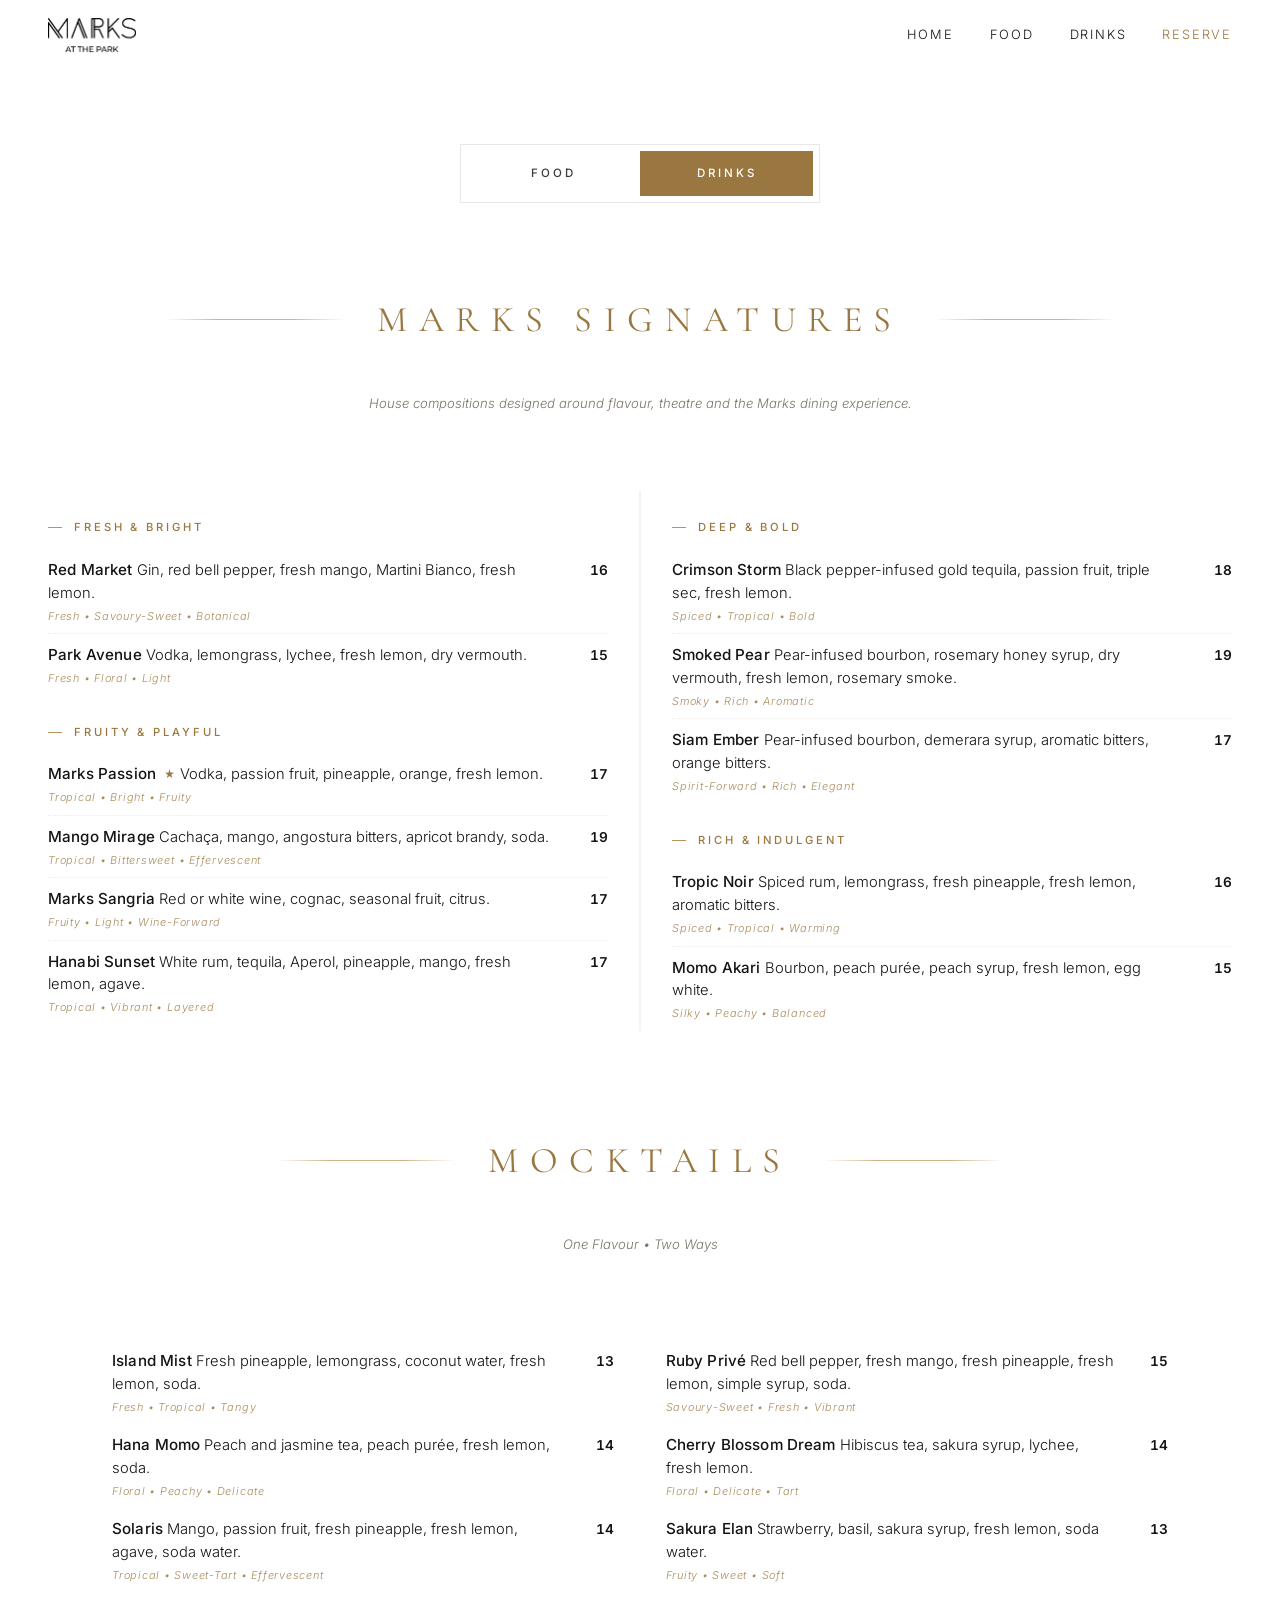
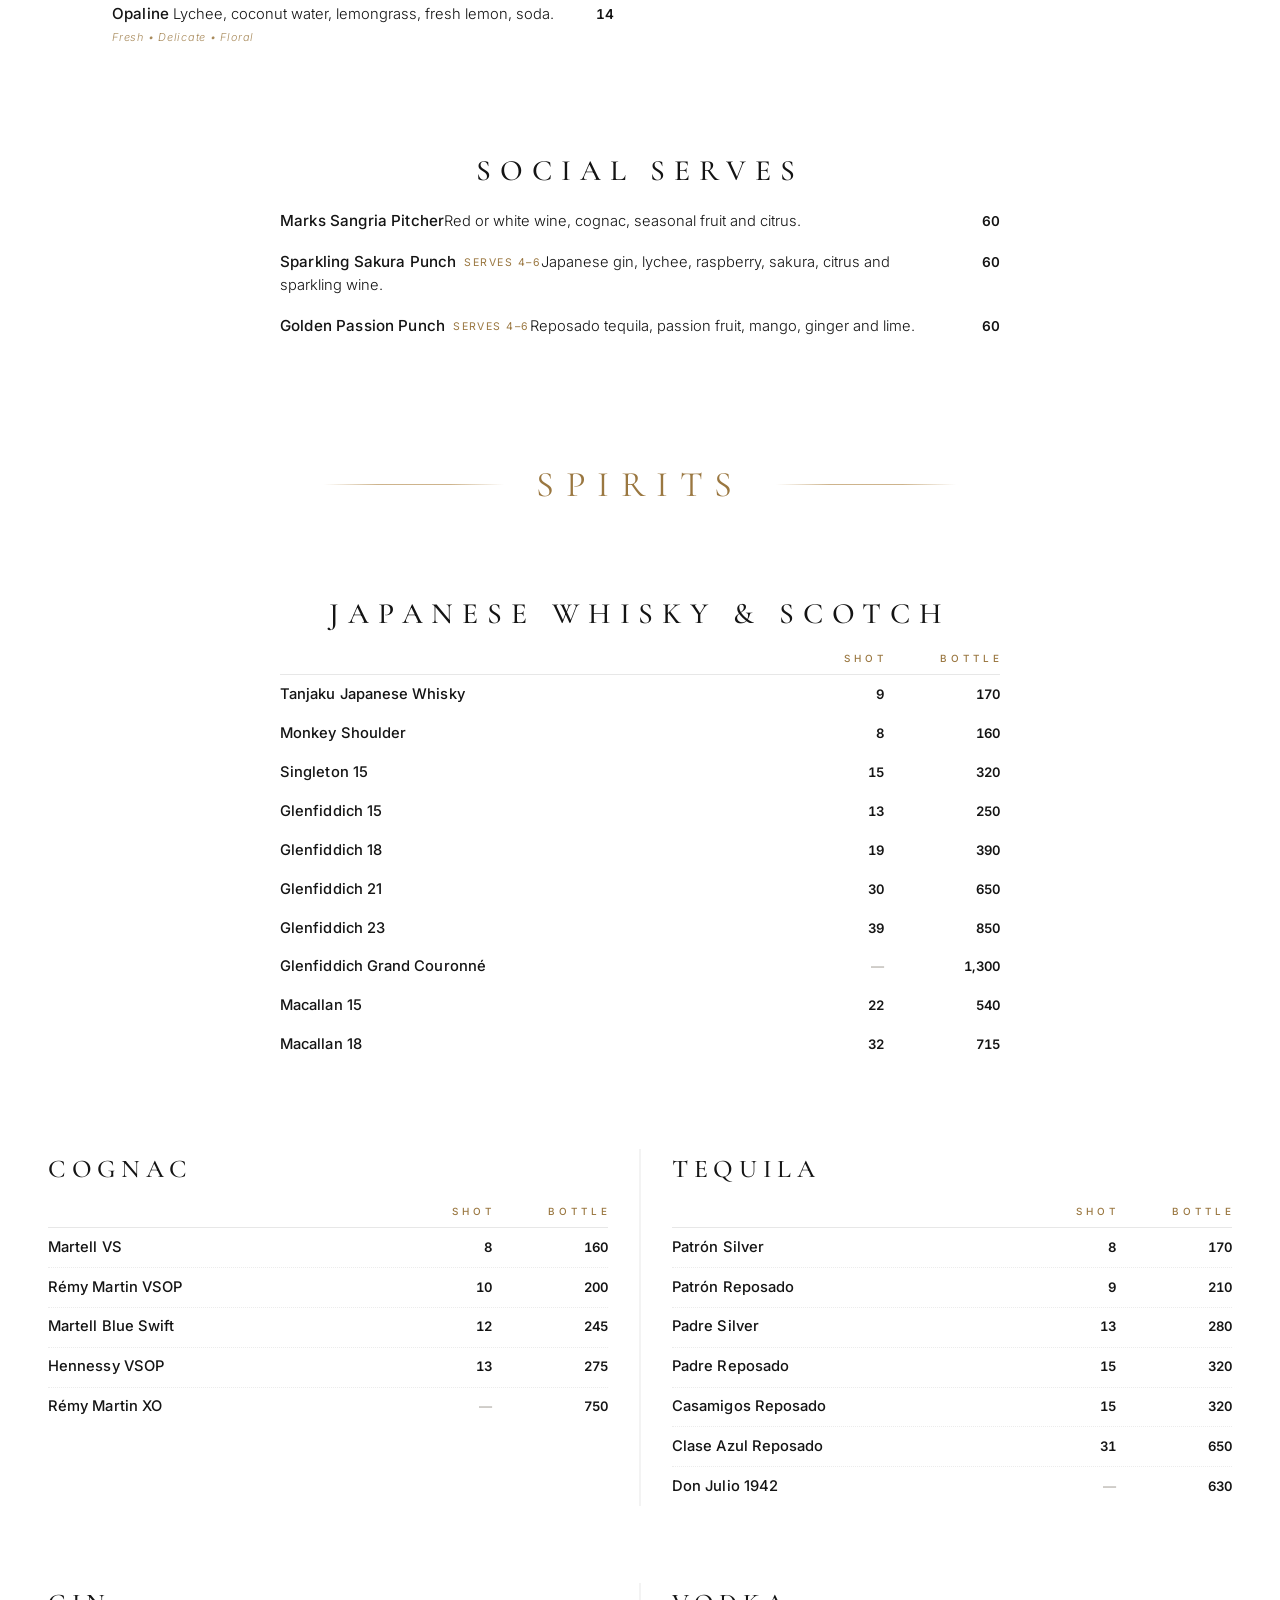
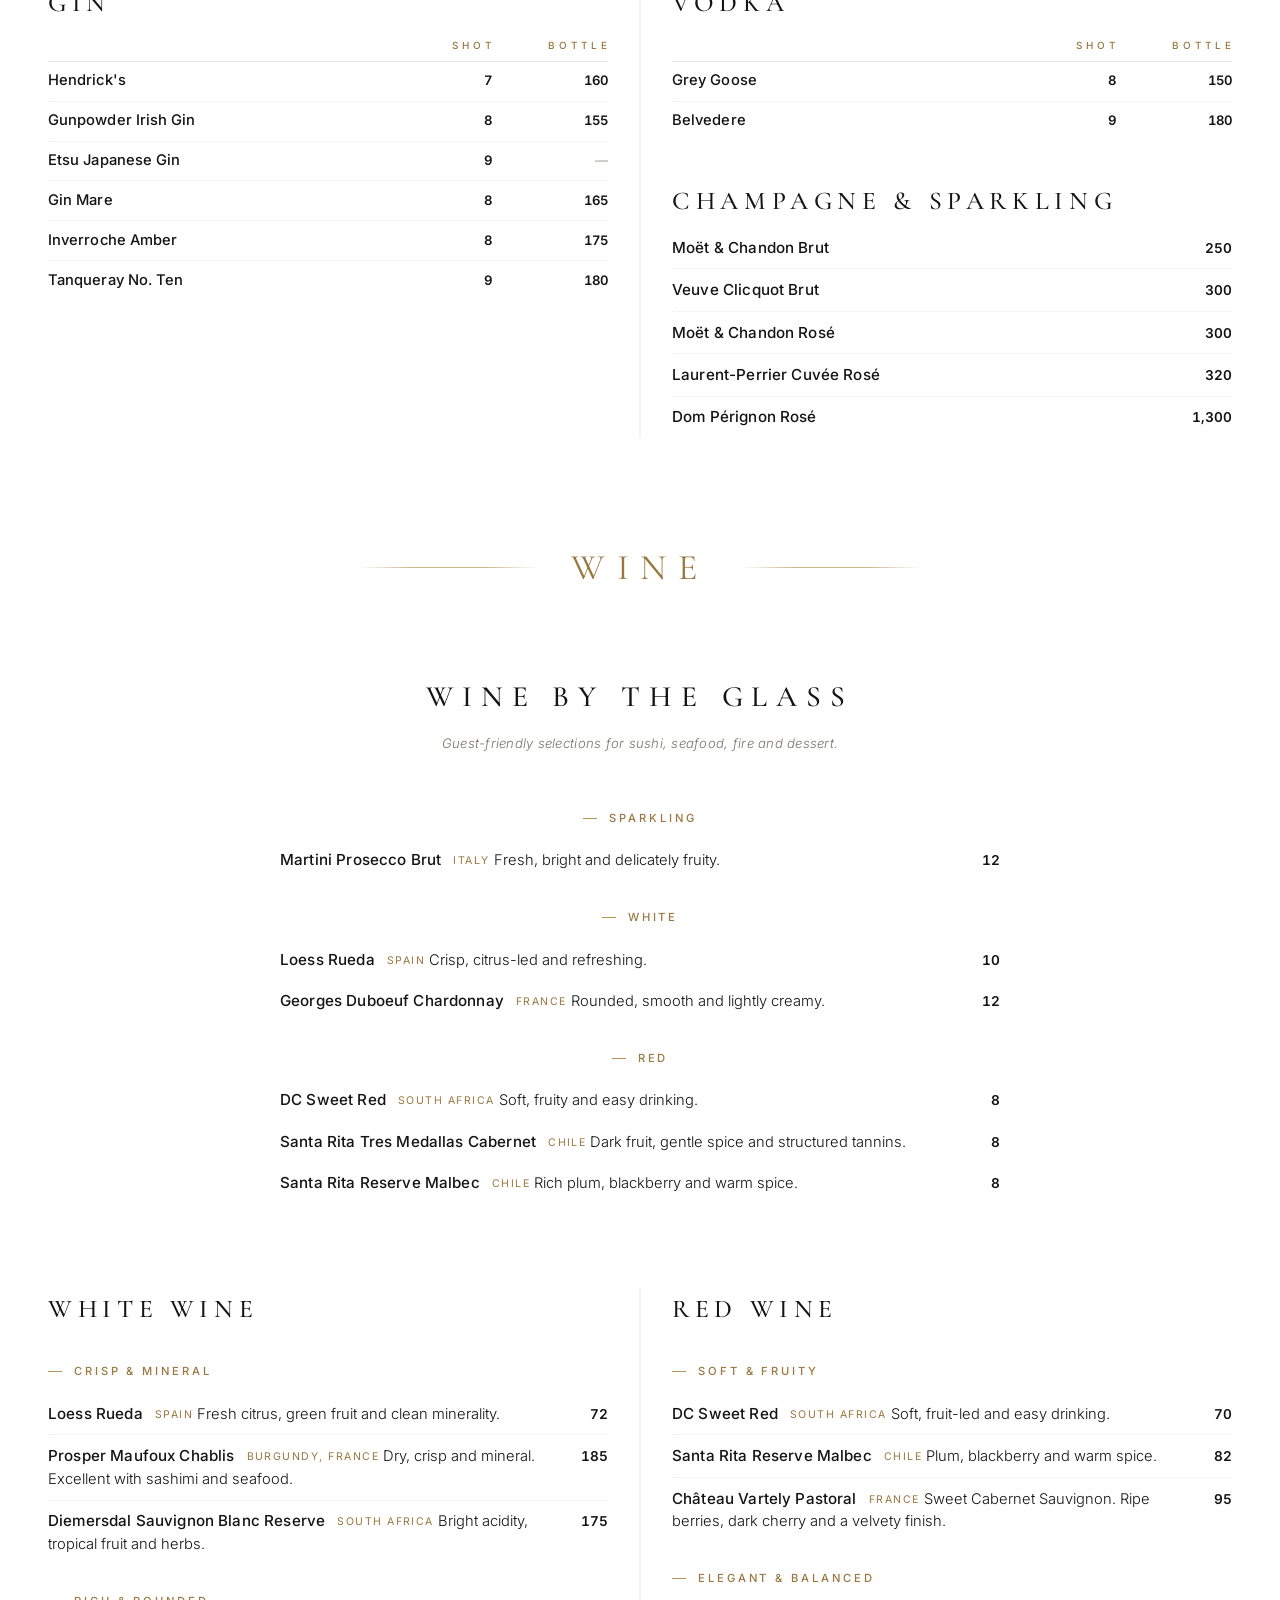
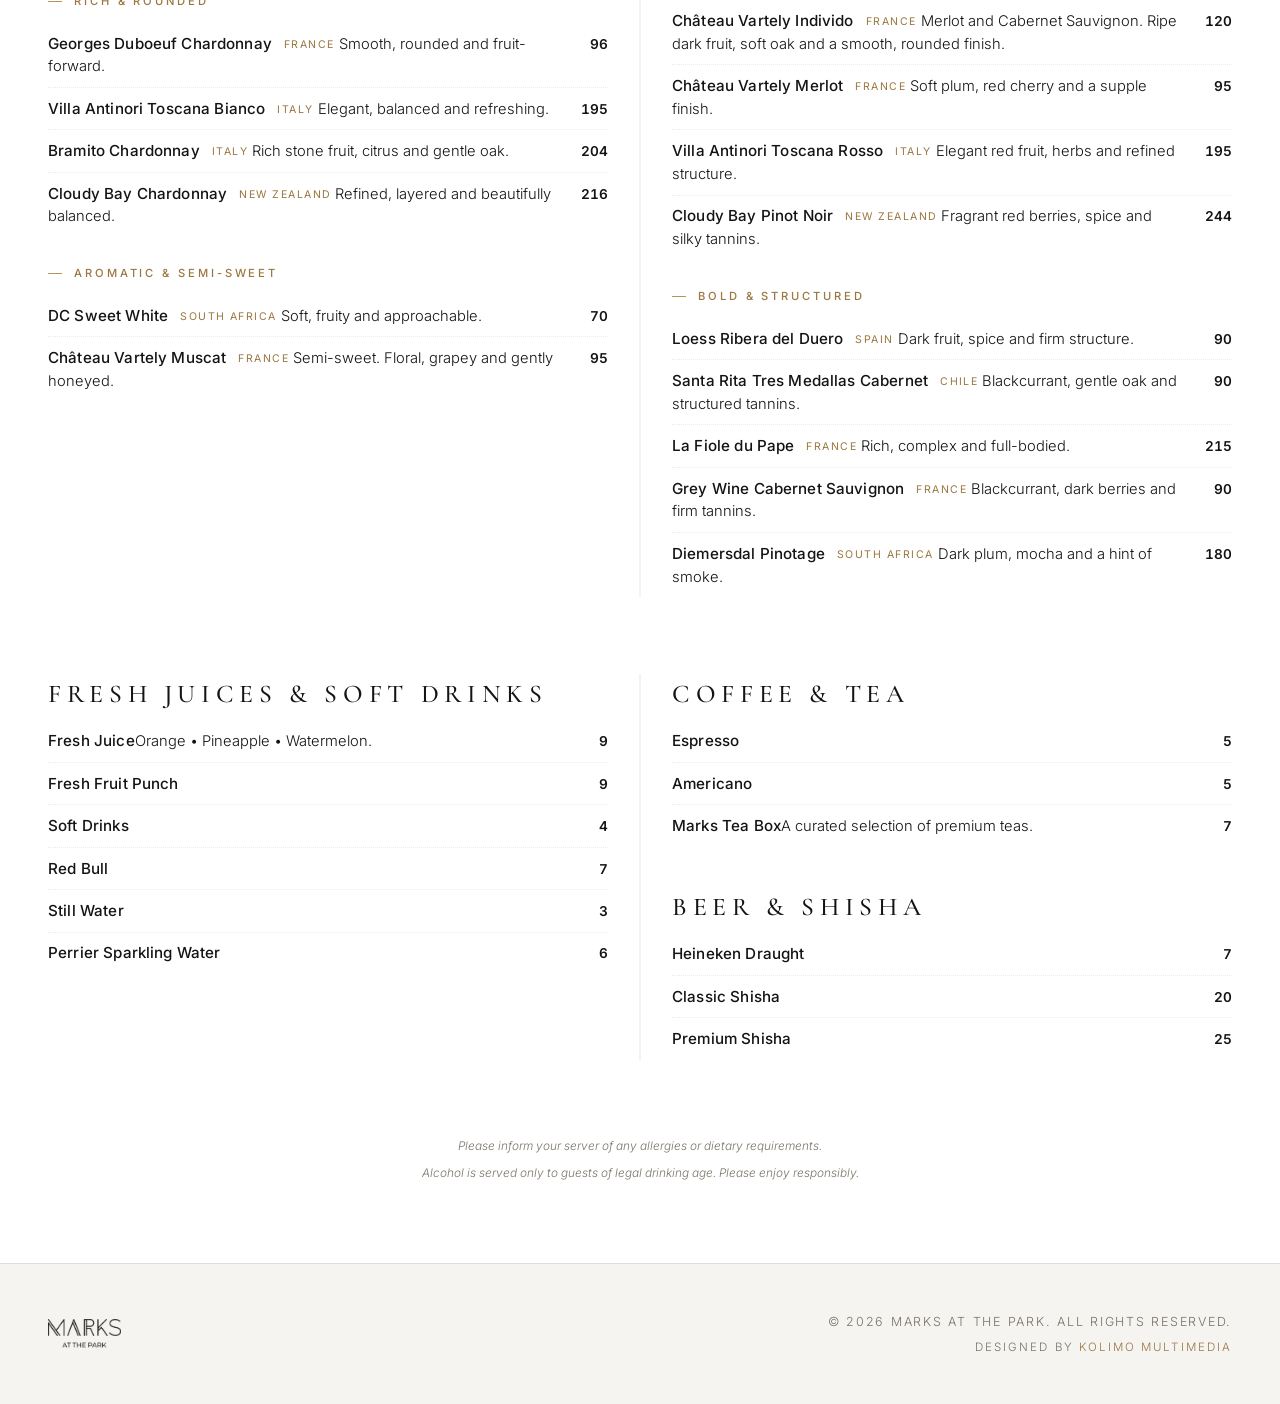
==== commit ab6a19b6: "Drinks — wine list corrections: Vartely range, Grey Wine, Pinotage Red Wine - Chateau Vartely Merlot" ====
--- a/drinks.html
+++ b/drinks.html
@@ -181,7 +181,7 @@
         <p class="menu-cat-lede">One Flavour • Two Ways</p>
 
         <section class="cat cat-full">
-          <ul class="cat-dishes dishes-2col">
+          <ul class="cat-dishes dishes-2col dishes-collapse">
               <li class="d">
                 <div class="d-line">
                   <strong class="d-name">Island Mist</strong>
@@ -470,6 +470,14 @@
                 </div>
                 <span class="d-price">70</span>
               </li>
+              <li class="d">
+                <div class="d-line">
+                  <strong class="d-name">Ch&acirc;teau Vartely Muscat</strong>
+                  <span class="d-meta">France</span>
+                  <span class="d-desc">Semi-sweet. Floral, grapey and gently honeyed.</span>
+                </div>
+                <span class="d-price">95</span>
+              </li>
             </ul>
           </section>
           <section class="cat">
@@ -492,14 +500,30 @@
                 </div>
                 <span class="d-price">82</span>
               </li>
+              <li class="d">
+                <div class="d-line">
+                  <strong class="d-name">Ch&acirc;teau Vartely Pastoral</strong>
+                  <span class="d-meta">France</span>
+                  <span class="d-desc">Sweet Cabernet Sauvignon. Ripe berries, dark cherry and a velvety finish.</span>
+                </div>
+                <span class="d-price">95</span>
+              </li>
             </ul>
             <p class="cat-sub">Elegant &amp; Balanced</p>
             <ul class="cat-dishes">
               <li class="d">
                 <div class="d-line">
-                  <strong class="d-name">Ch&acirc;teau Vartely Merlot / Cabernet Franc</strong>
+                  <strong class="d-name">Ch&acirc;teau Vartely Individo</strong>
                   <span class="d-meta">France</span>
-                  <span class="d-desc">Ripe red fruit, gentle tannins and a smooth finish.</span>
+                  <span class="d-desc">Merlot and Cabernet Sauvignon. Ripe dark fruit, soft oak and a smooth, rounded finish.</span>
+                </div>
+                <span class="d-price">120</span>
+              </li>
+              <li class="d">
+                <div class="d-line">
+                  <strong class="d-name">Ch&acirc;teau Vartely Merlot</strong>
+                  <span class="d-meta">France</span>
+                  <span class="d-desc">Soft plum, red cherry and a supple finish.</span>
                 </div>
                 <span class="d-price">95</span>
               </li>
@@ -545,6 +569,22 @@
                   <span class="d-desc">Rich, complex and full-bodied.</span>
                 </div>
                 <span class="d-price">215</span>
+              </li>
+              <li class="d">
+                <div class="d-line">
+                  <strong class="d-name">Grey Wine Cabernet Sauvignon</strong>
+                  <span class="d-meta">France</span>
+                  <span class="d-desc">Blackcurrant, dark berries and firm tannins.</span>
+                </div>
+                <span class="d-price">90</span>
+              </li>
+              <li class="d">
+                <div class="d-line">
+                  <strong class="d-name">Diemersdal Pinotage</strong>
+                  <span class="d-meta">South Africa</span>
+                  <span class="d-desc">Dark plum, mocha and a hint of smoke.</span>
+                </div>
+                <span class="d-price">180</span>
               </li>
             </ul>
           </section>
--- a/css/menu.css
+++ b/css/menu.css
@@ -756,9 +756,28 @@
   }
 
   .d-price {
-    align-self: flex-start;
+    /* sit on the same text baseline as the dish name's first line
+       (flex-start pushed the number visibly higher than the name) */
+    align-self: baseline;
     font-size: 0.8rem;
     min-width: auto;
+  }
+
+  /* Rich two-column lists (ingredients + flavour line per item, e.g.
+     Mocktails) collapse to a single column on phones — two ~160px
+     columns stagger unevenly and wrap every line. Compact lists like
+     Maki Signature keep their 2-col split. */
+  .dishes-collapse {
+    column-count: 1 !important;
+  }
+
+  .dishes-collapse .d + .d {
+    border-top: 1px dotted rgba(20, 20, 20, 0.08);
+  }
+
+  .d-flav {
+    font-size: 0.64rem;
+    letter-spacing: 0.05em;
   }
 
   .dishes-compact .d-desc {
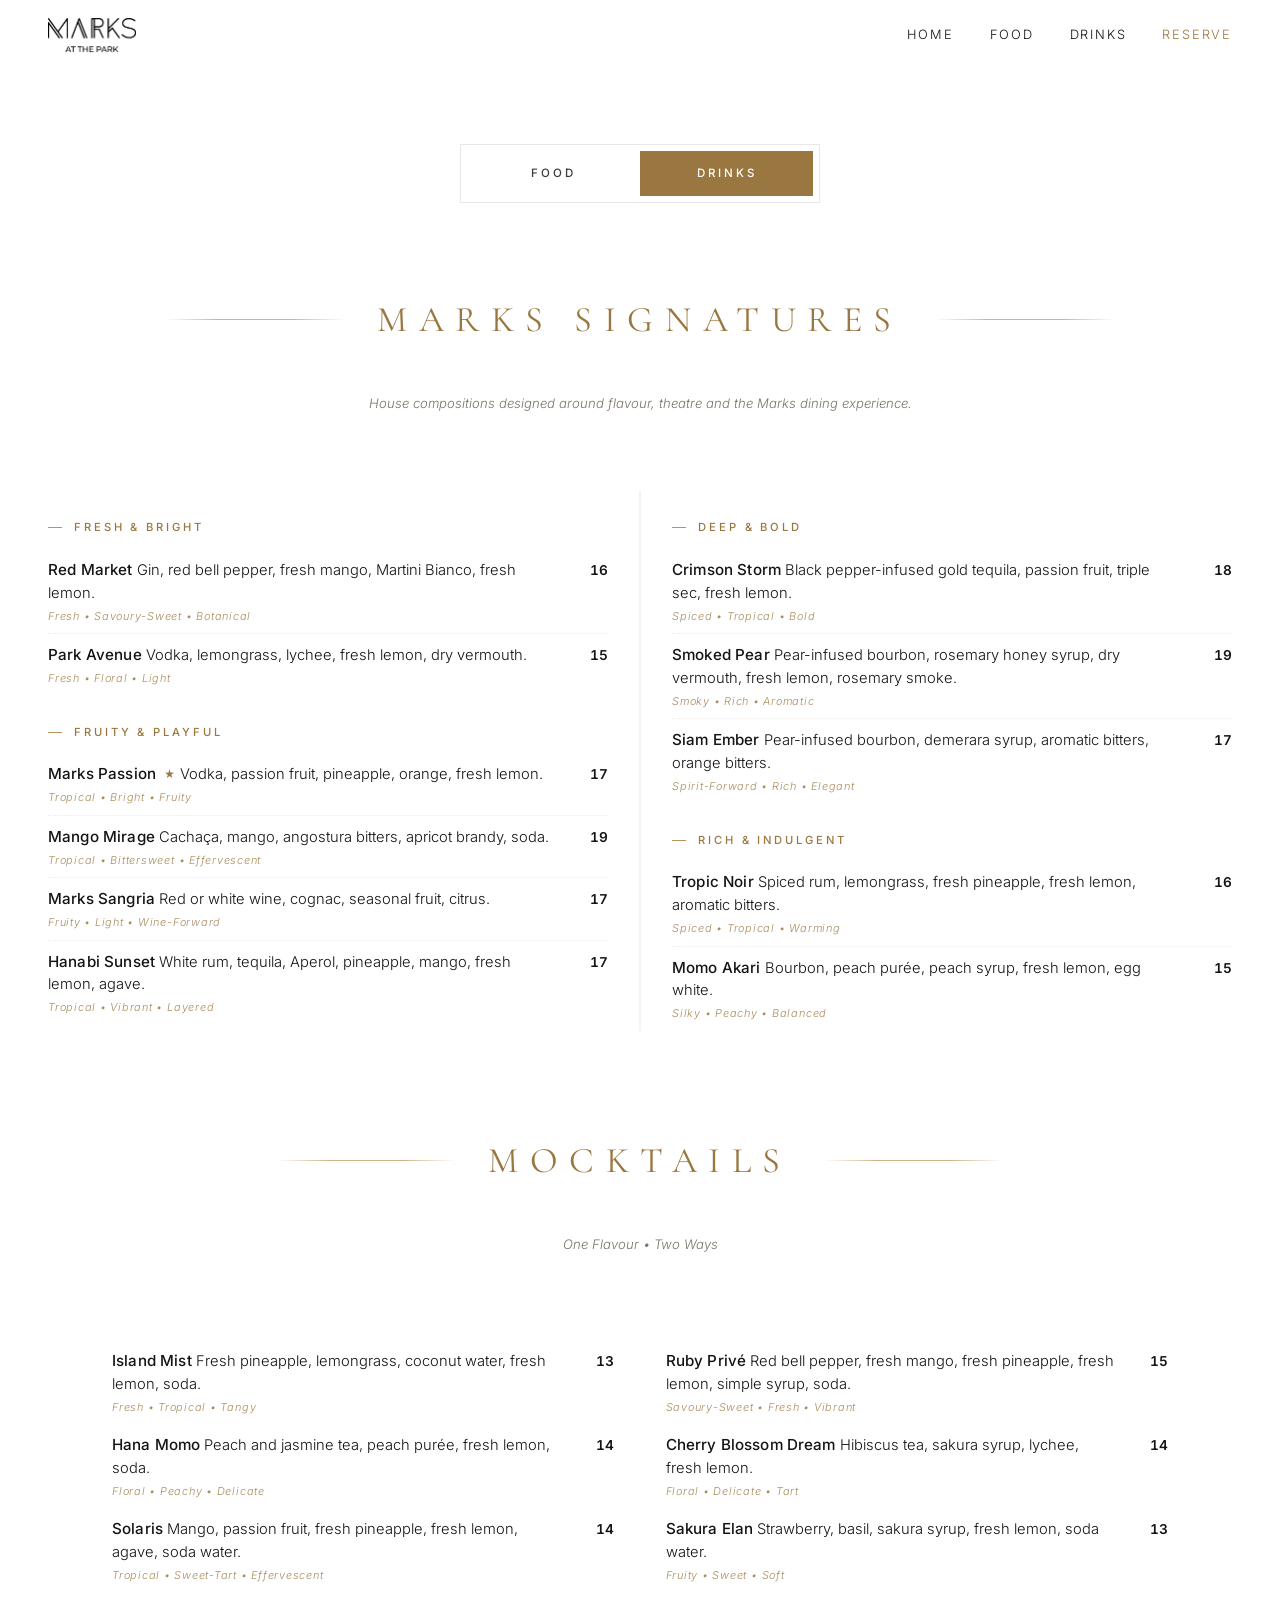
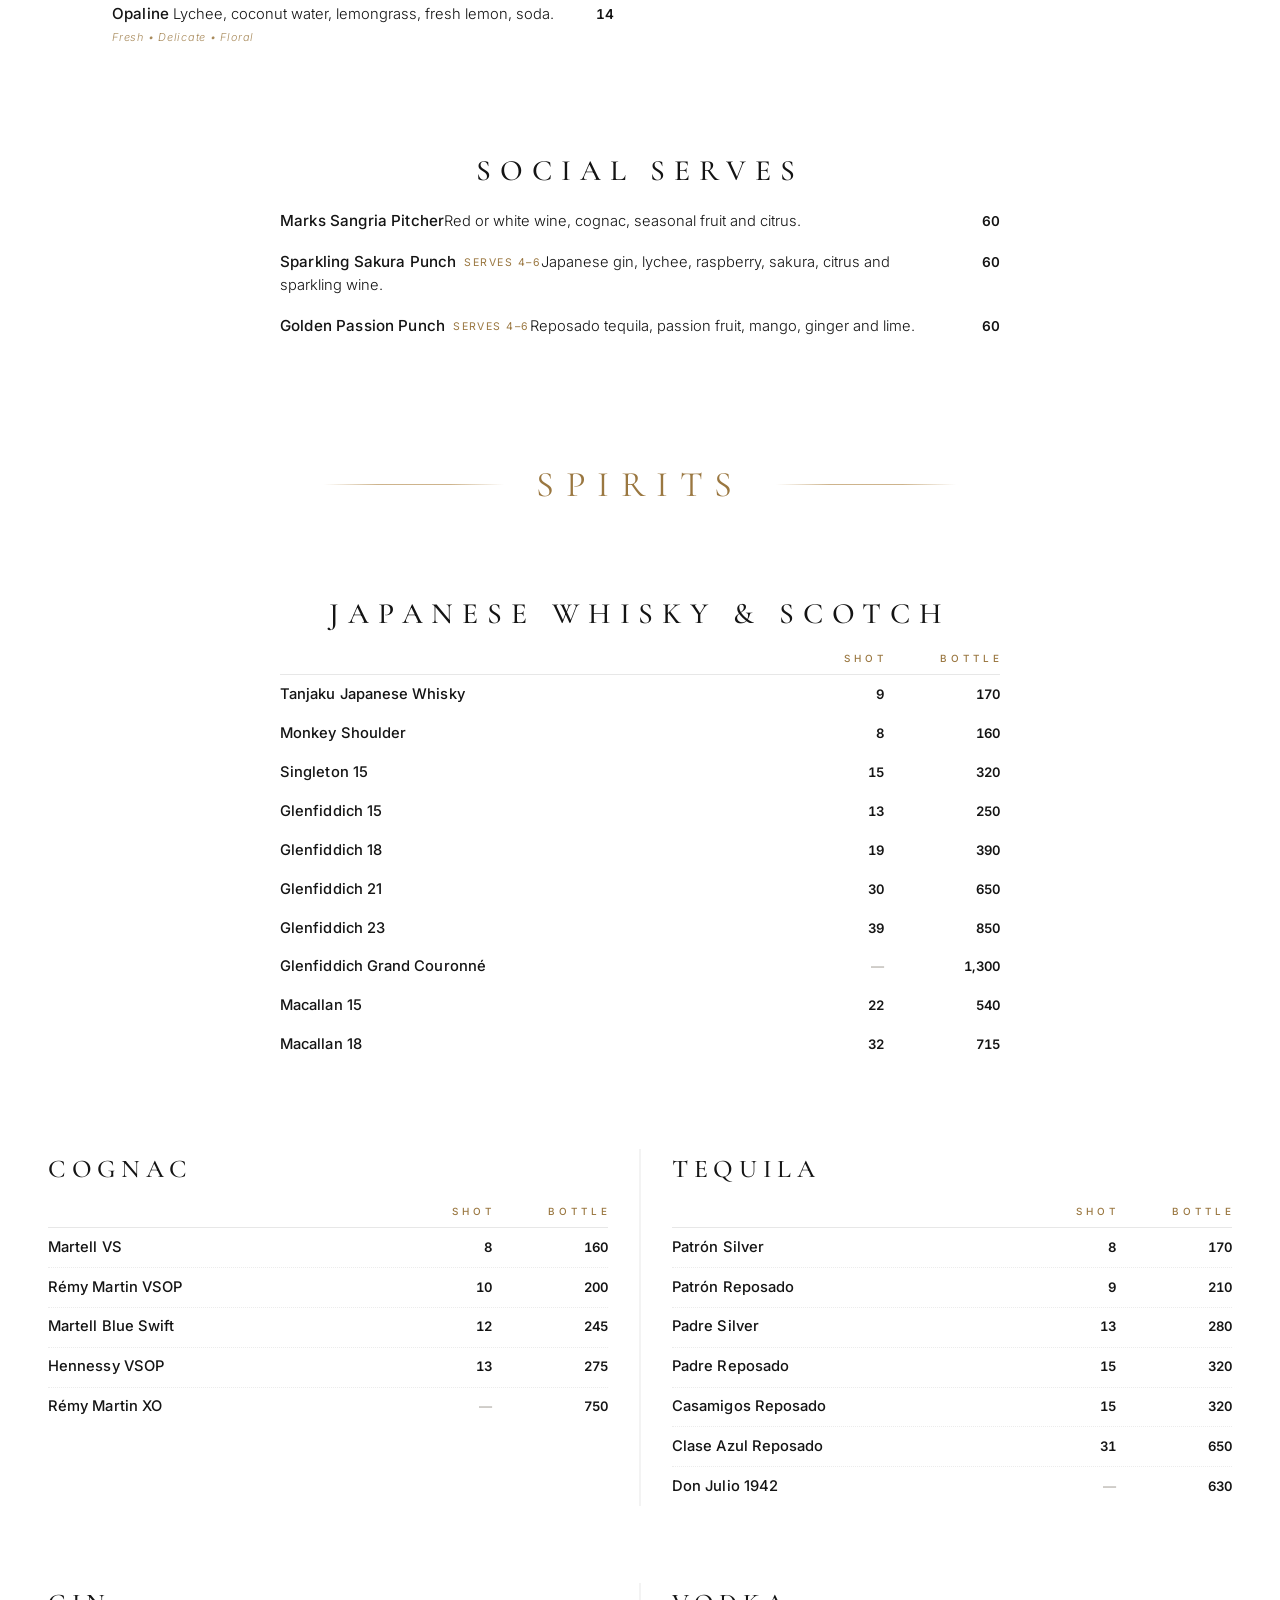
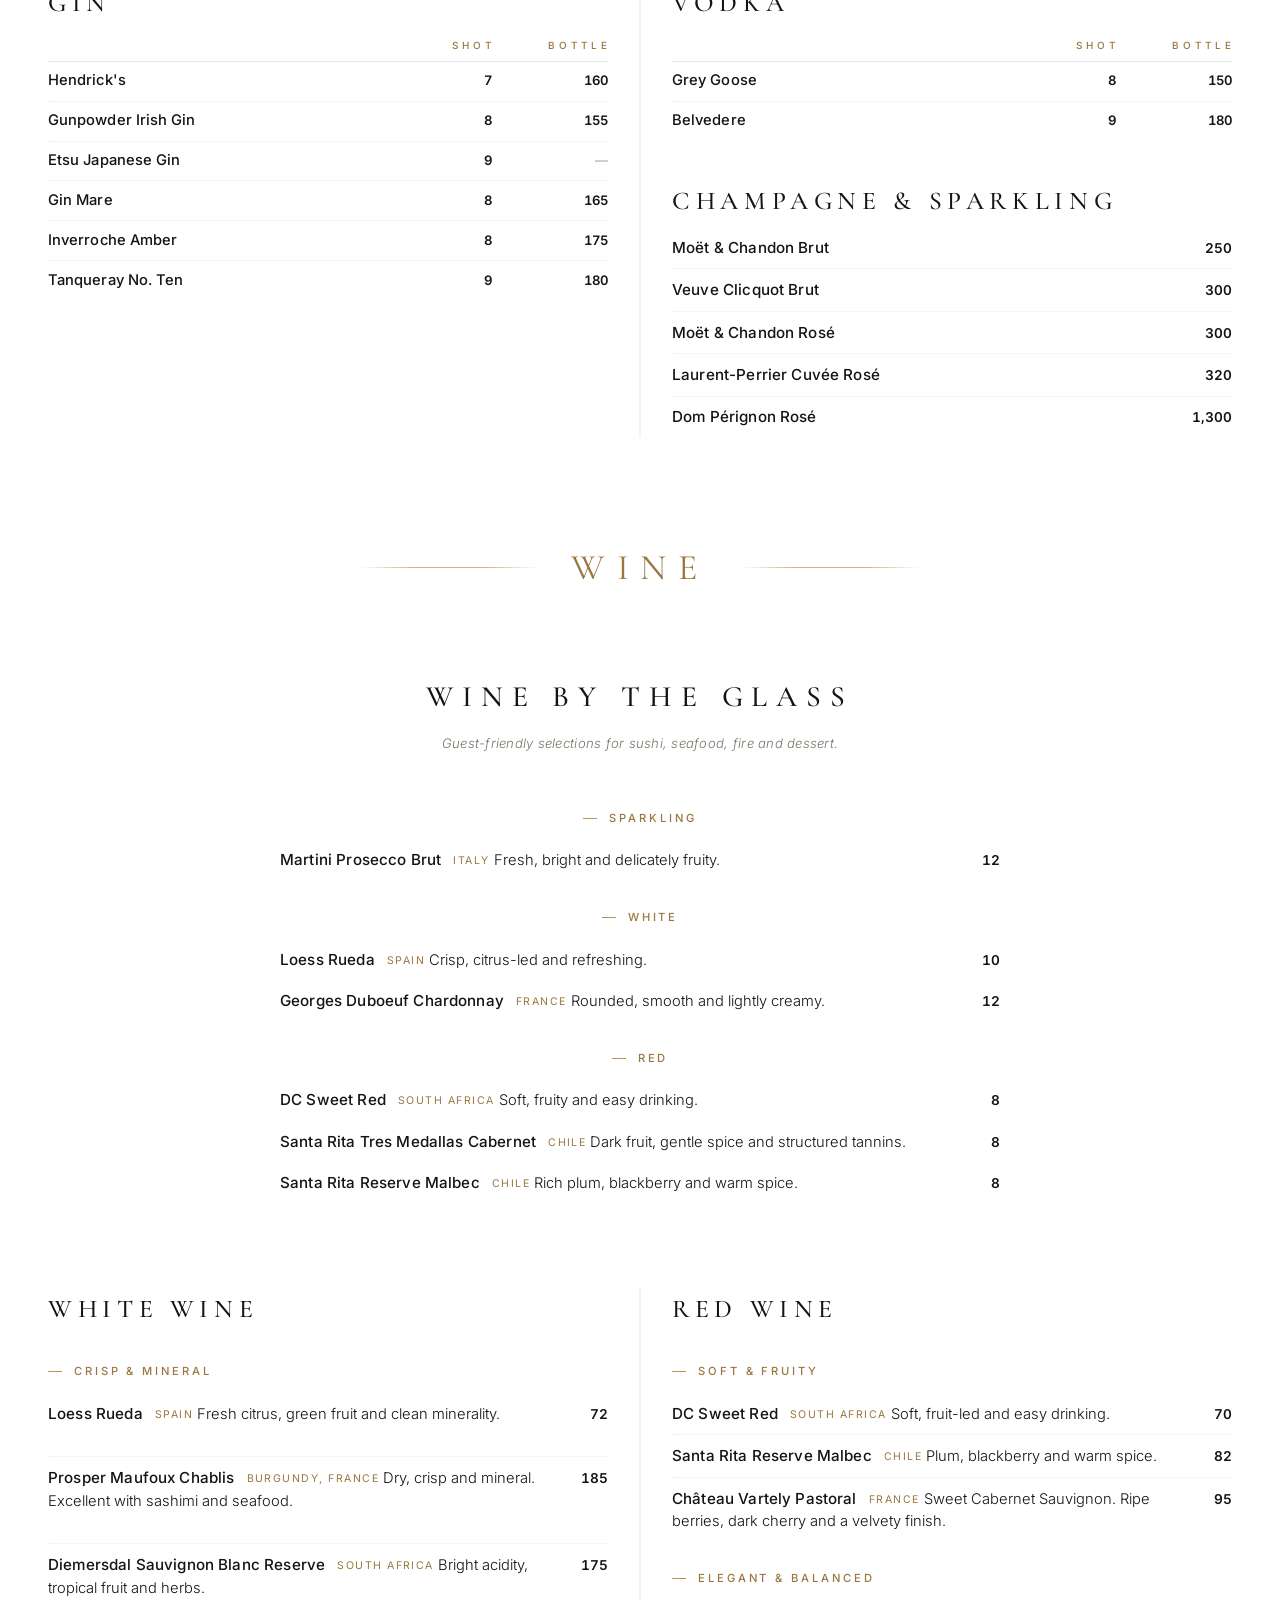
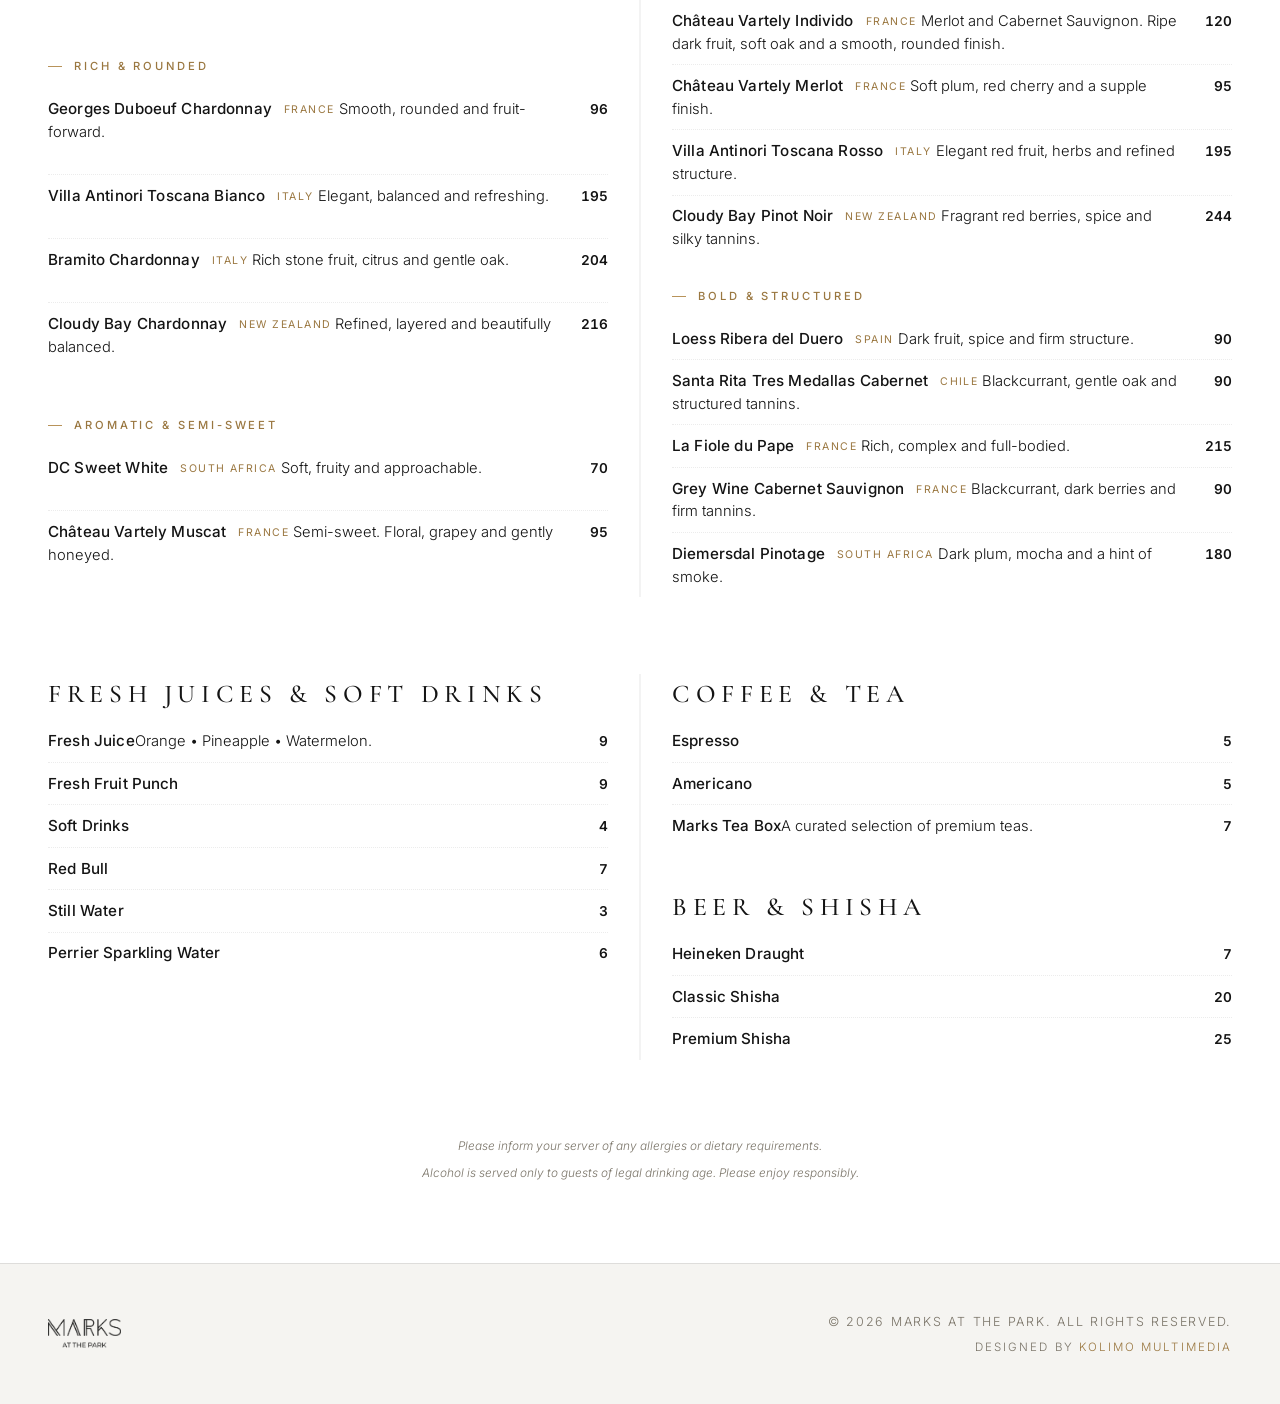
==== commit ce6e6730: "Drinks — keep White and Red Wine side by side, balanced to one line Reverts the phone-only stacking " ====
--- a/drinks.html
+++ b/drinks.html
@@ -395,7 +395,7 @@
           </ul>
         </section>
 
-        <div class="pair-row">
+        <div class="pair-row pair-row--balance">
           <section class="cat">
             <h2 class="cat-head">White Wine</h2>
             <p class="cat-sub">Crisp &amp; Mineral</p>
--- a/css/menu.css
+++ b/css/menu.css
@@ -311,6 +311,18 @@
   font-size: 0.82rem;
   font-style: italic;
   color: var(--muted);
+}
+
+/* Balance a pair-row whose two lists differ in length (White Wine vs
+   Red Wine). Both cells are already the same height; here every row in
+   a cell takes an equal share of any spare height, so the shorter list
+   ends on the same line as the longer one instead of leaving a gap. */
+.pair-row--balance > .cat > .cat-dishes {
+  display: contents;
+}
+
+.pair-row--balance > .cat > .cat-dishes > .d {
+  flex: 1 0 auto;
 }
 
 /* Stack two sections inside one pair-row cell */
@@ -770,6 +782,7 @@
   .dishes-collapse {
     column-count: 1 !important;
   }
+
 
   .dishes-collapse .d + .d {
     border-top: 1px dotted rgba(20, 20, 20, 0.08);
